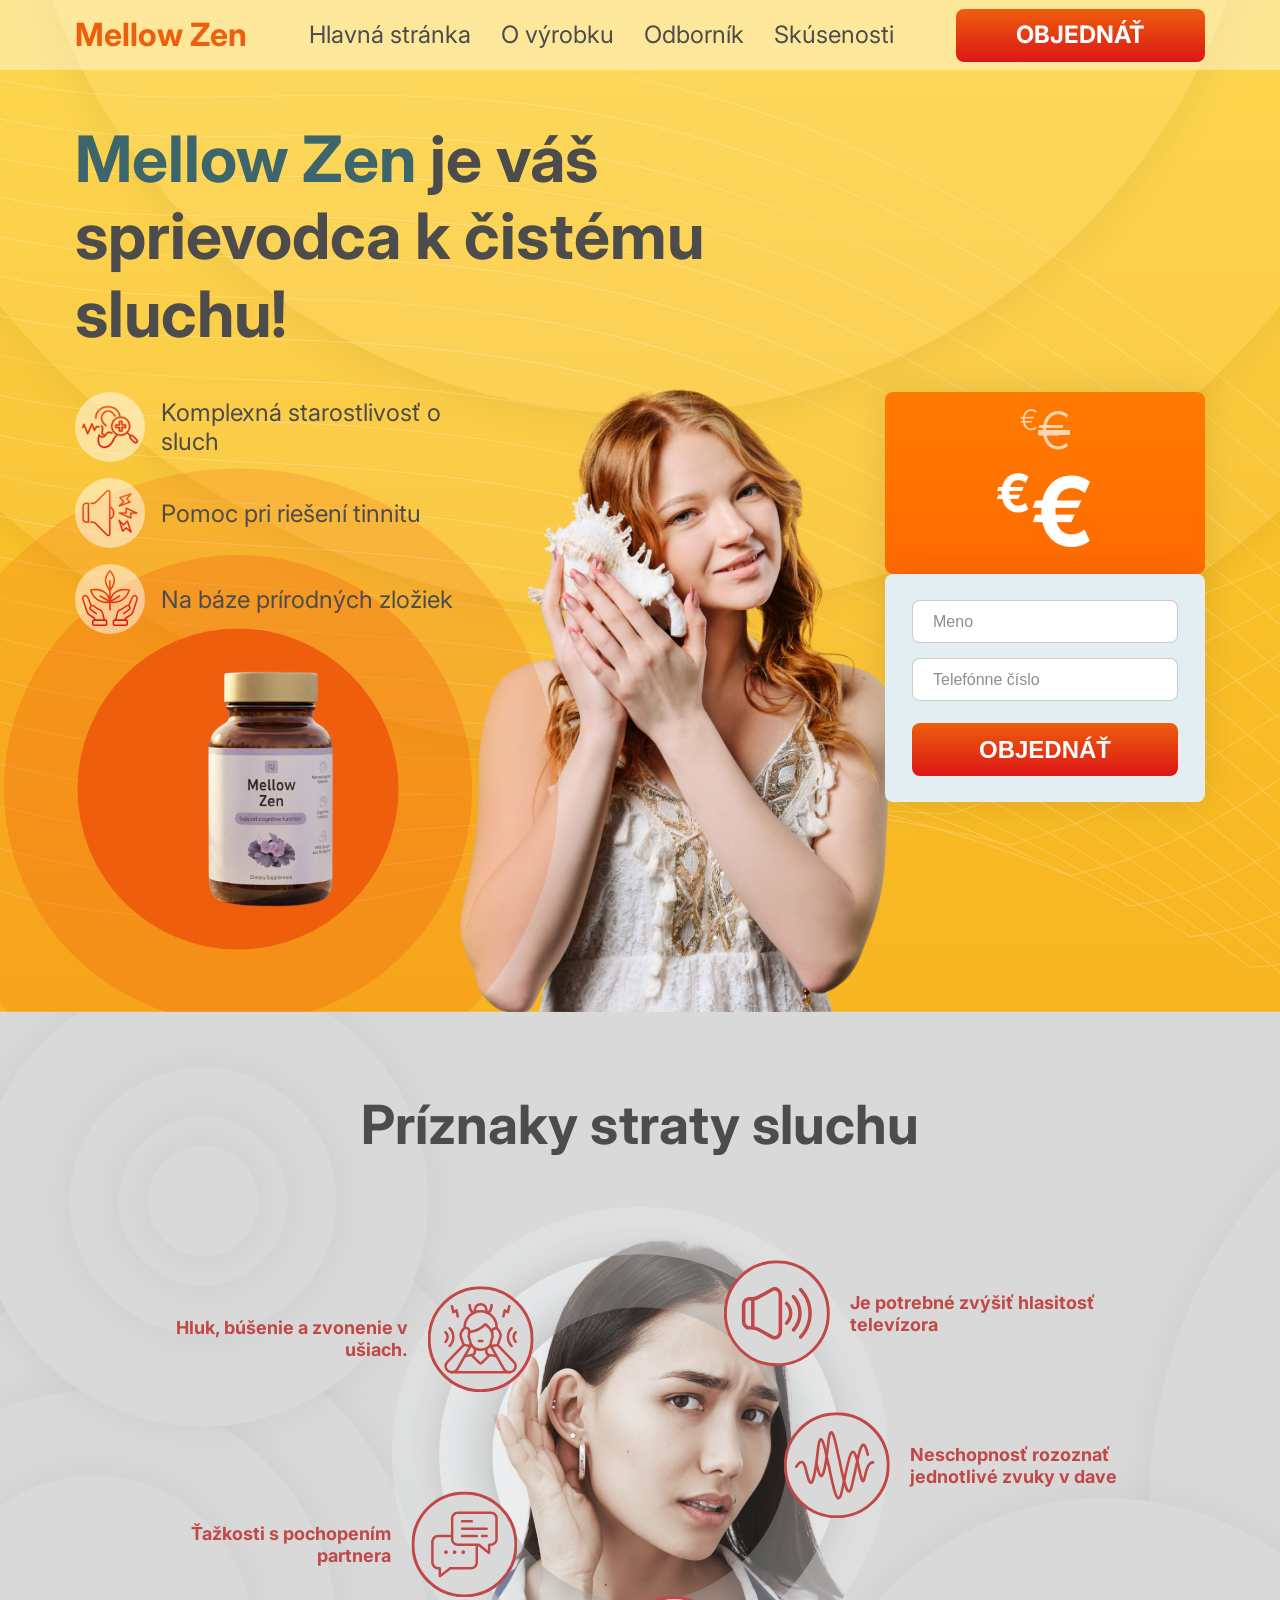
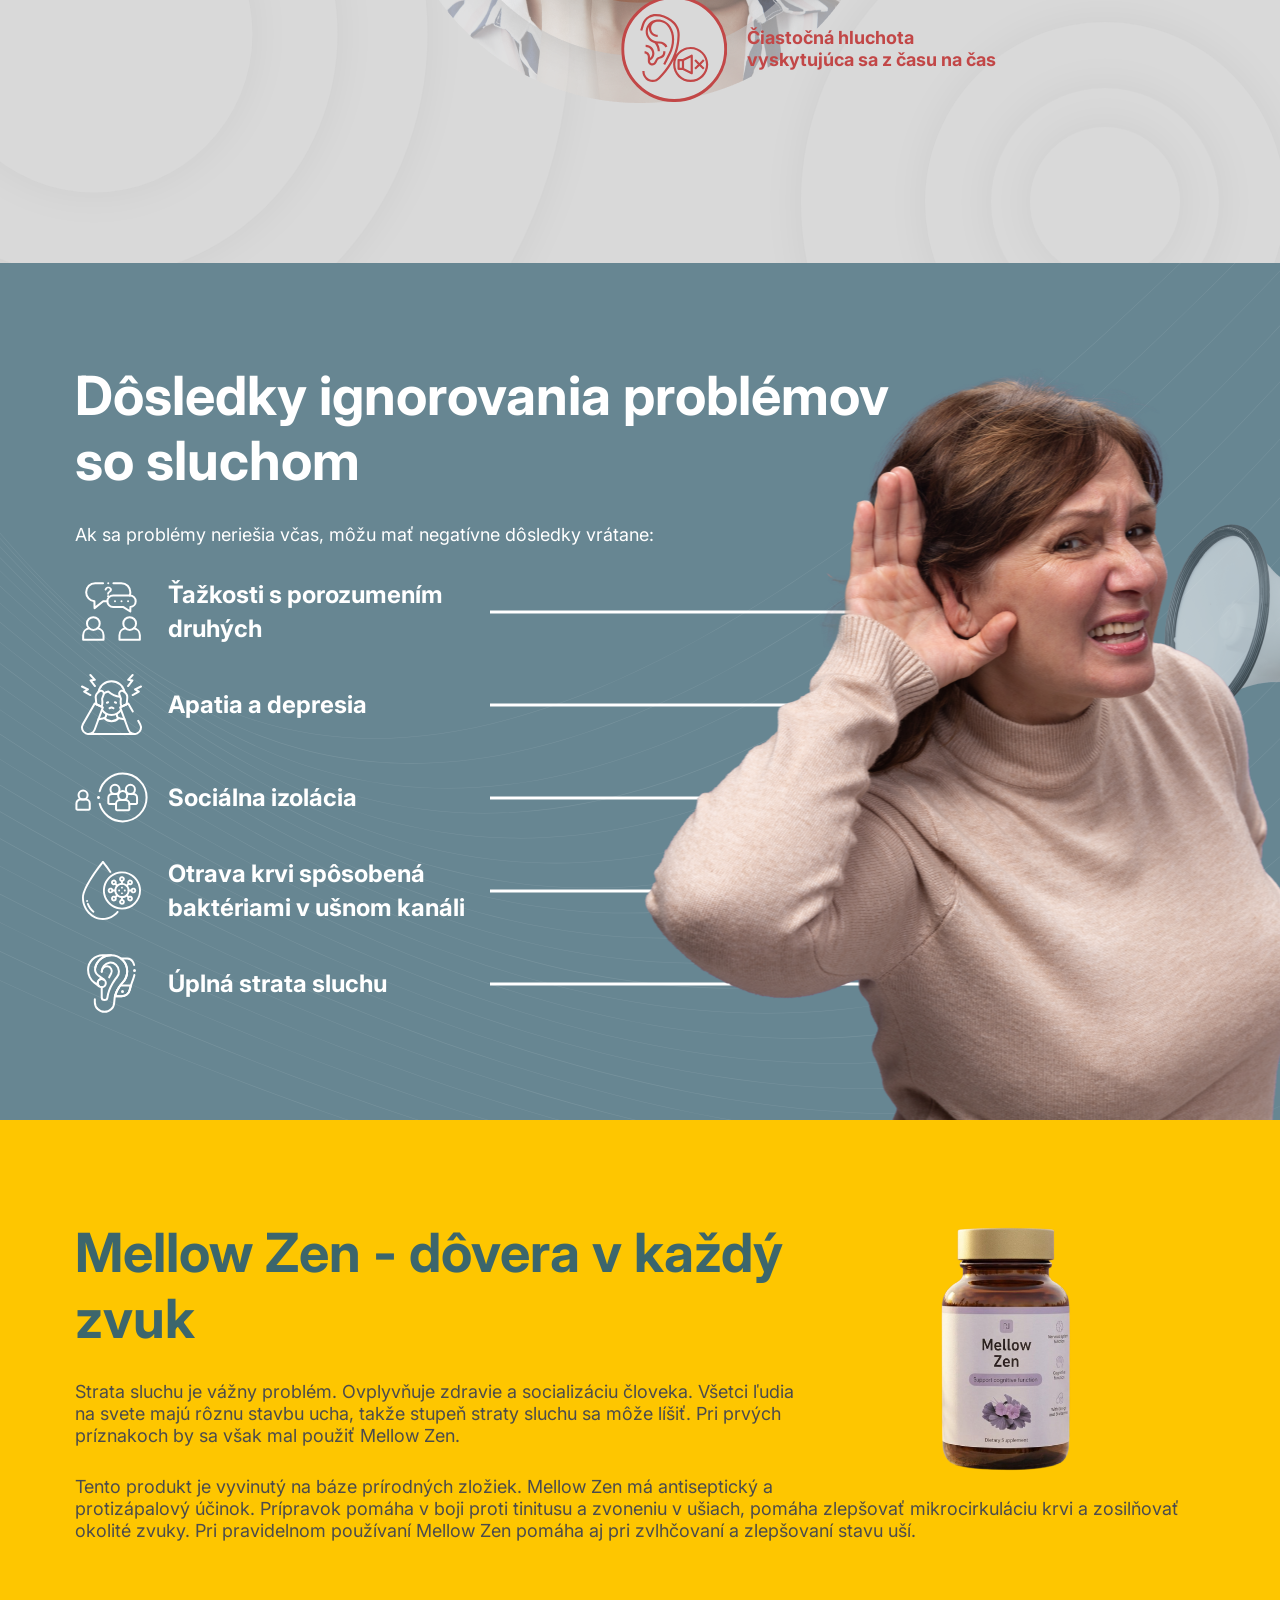
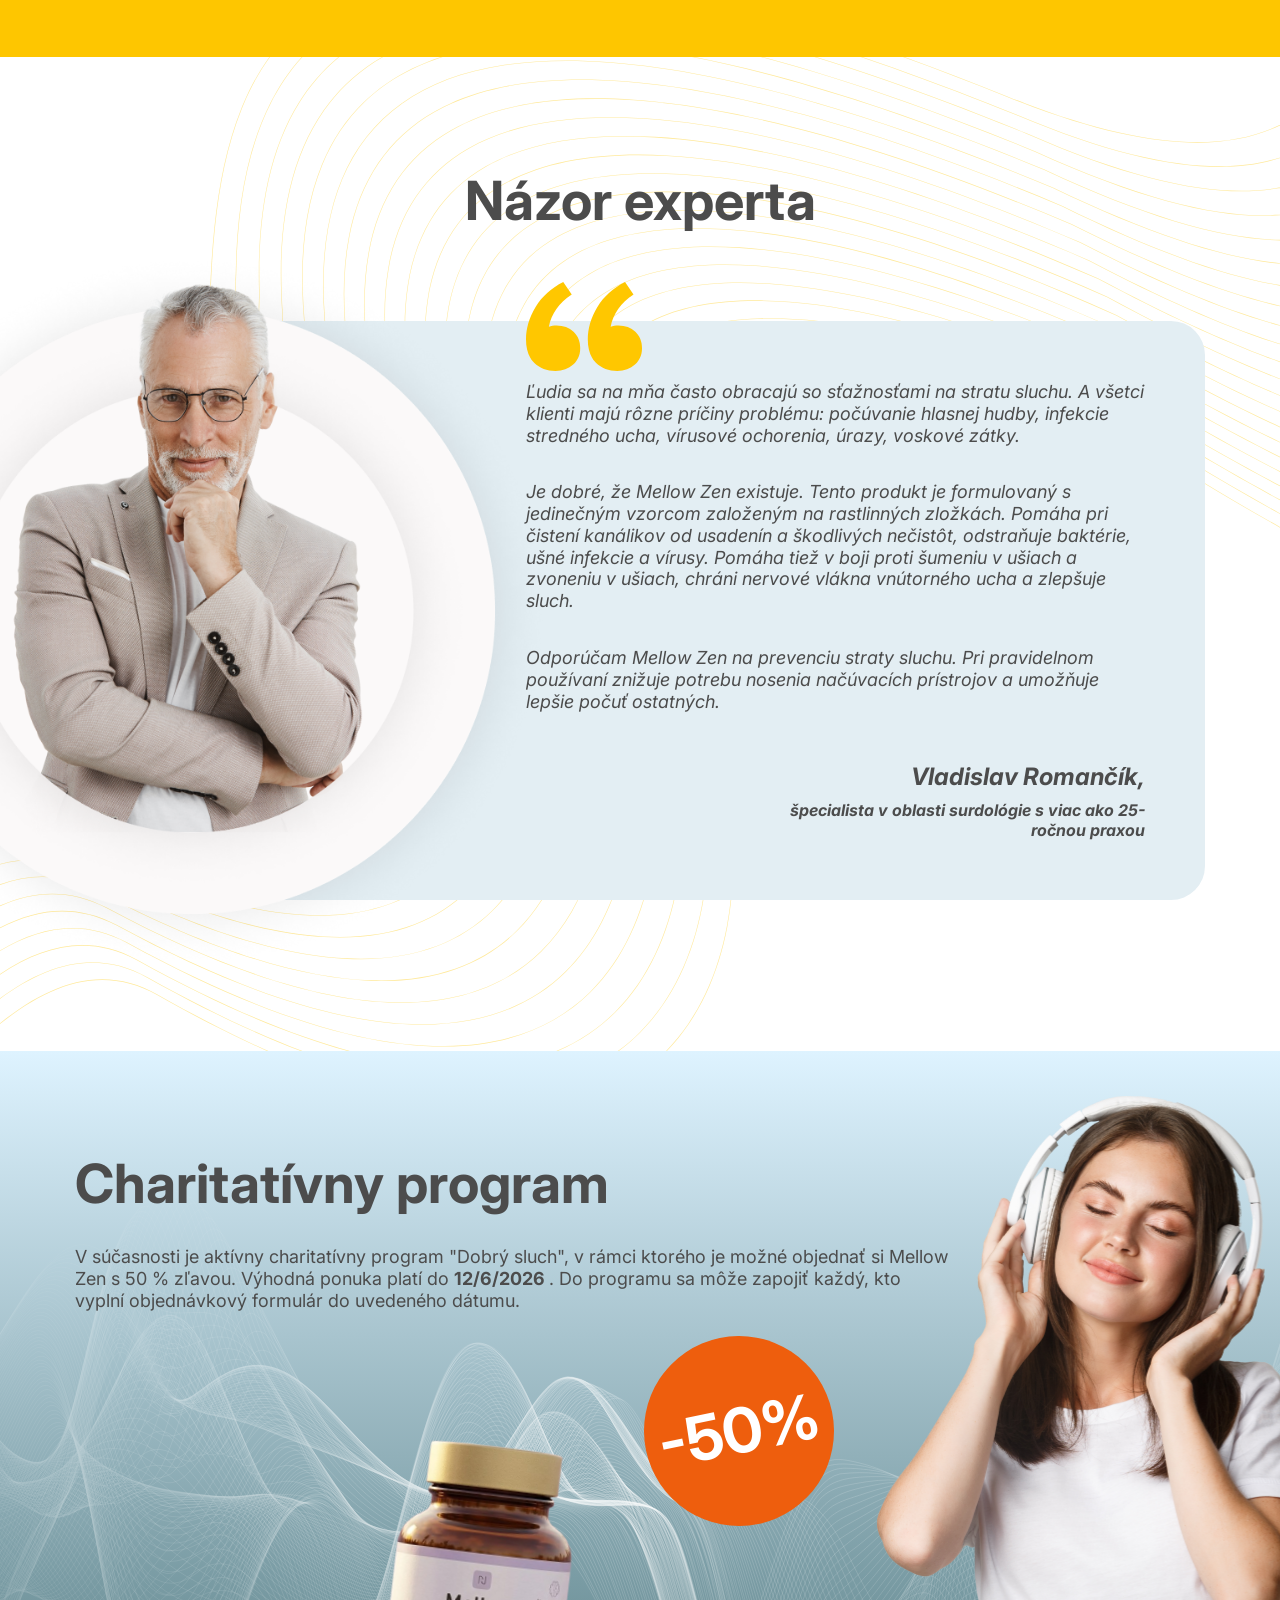
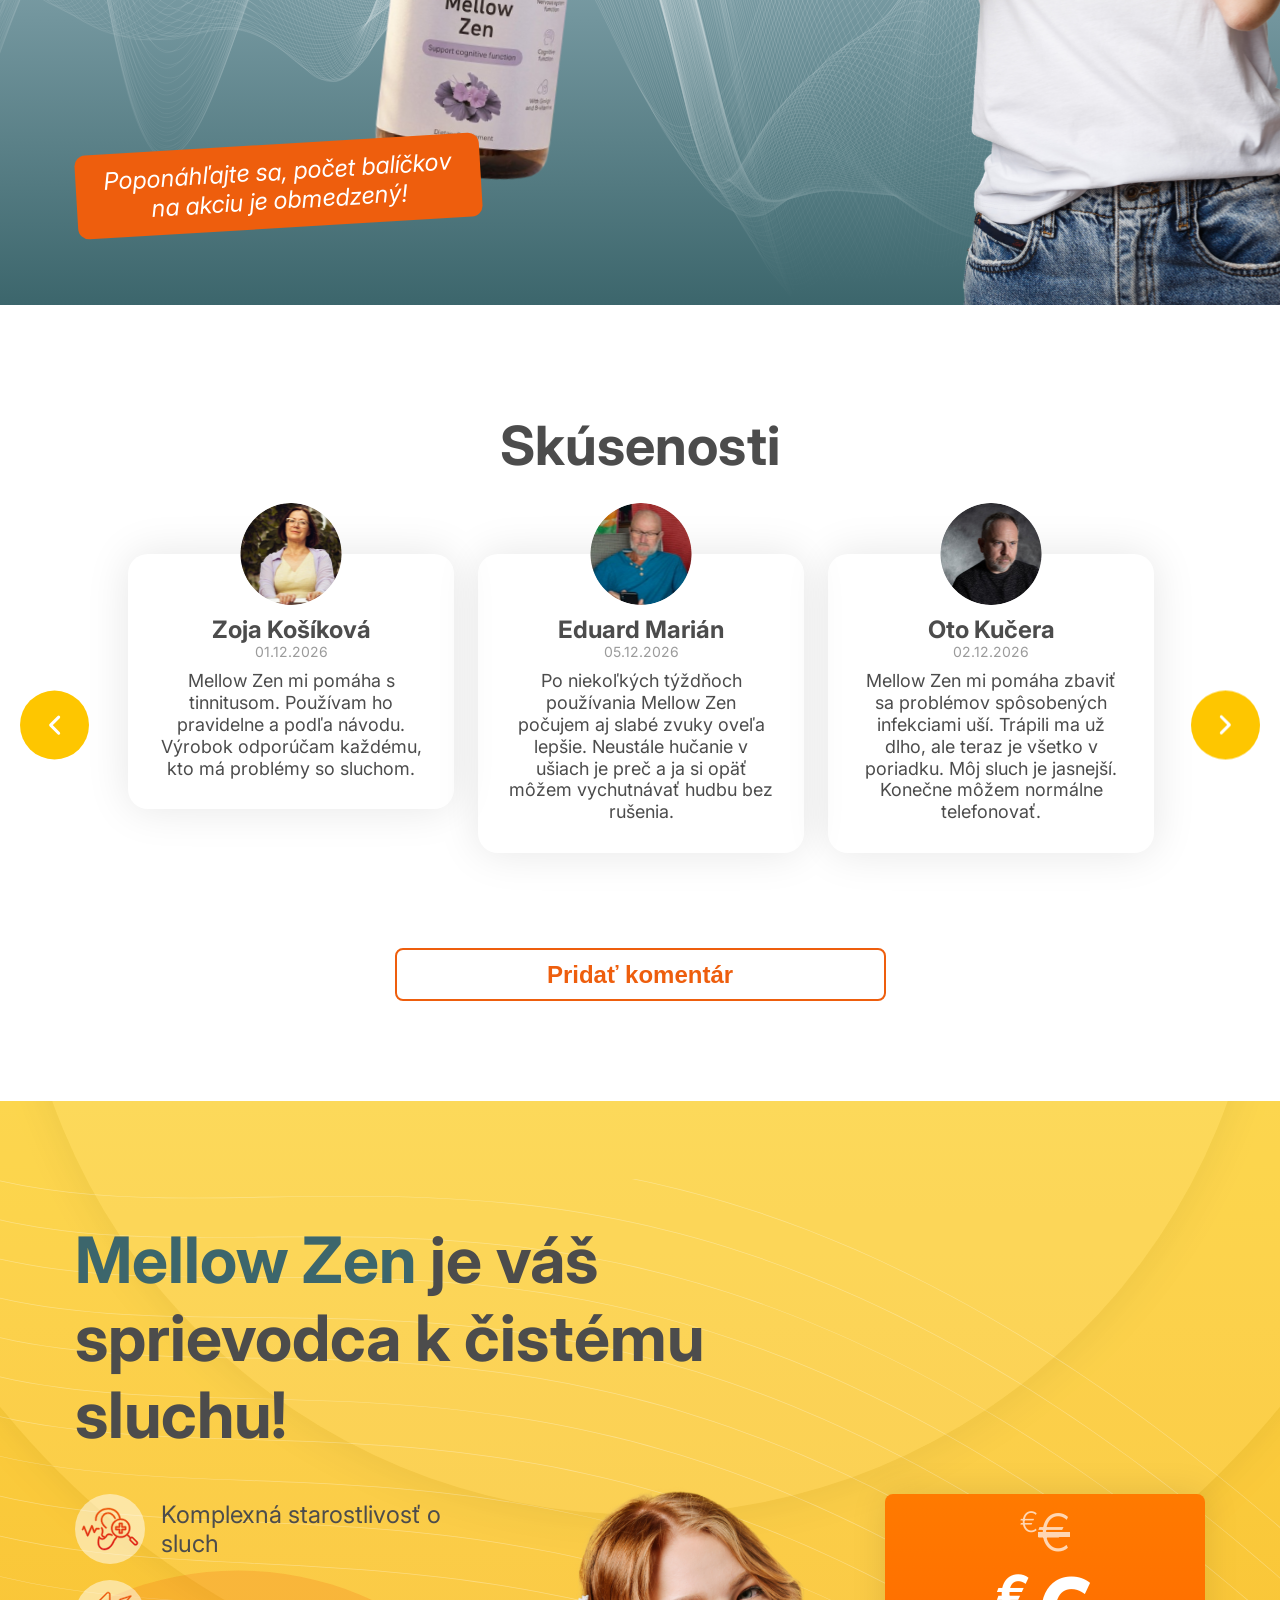
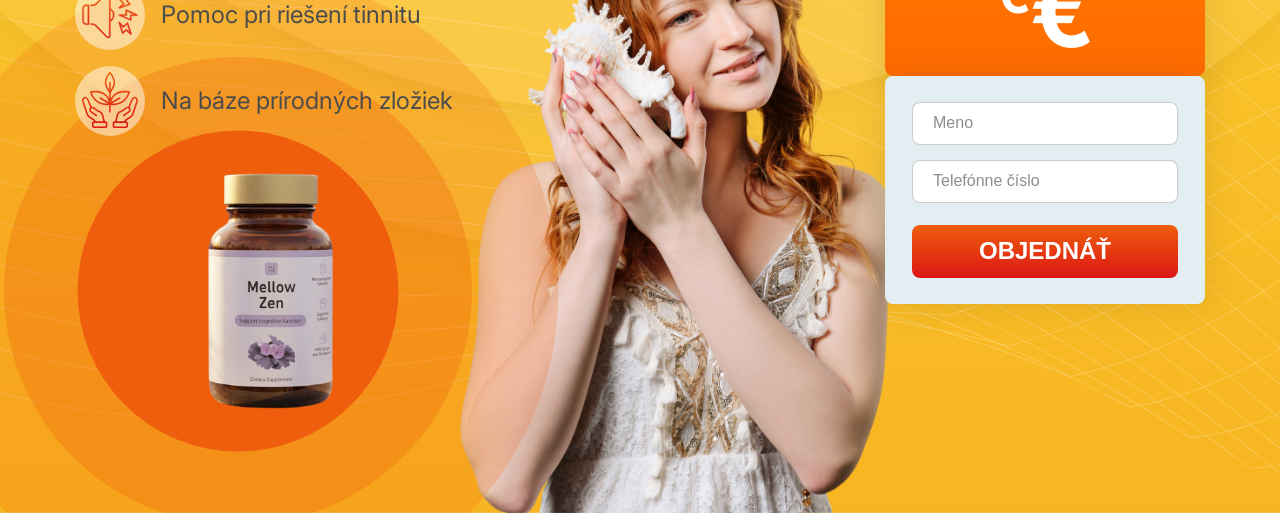
==== index.html @ 40b18149 "Initial commit: Landing page Mellow Zen Slovakia" ====
<!doctype html>
<html lang="sk">

<head>
	<meta charset="UTF-8" />
	<meta name="viewport" content="width=device-width, initial-scale=1.0" />
	<meta http-equiv="X-UA-Compatible" content="ie=edge" />
	<link rel="stylesheet" href="css/main.css" />
	<link rel="preconnect" href="https://fonts.googleapis.com" />
	<link rel="preconnect" href="https://fonts.gstatic.com" crossorigin />
	<link
		href="https://fonts.googleapis.com/css2?family=Inter:ital,opsz,wght@0,14..32,100..900;1,14..32,100..900&display=swap"
		rel="stylesheet" />
	<meta name="description" content="Mellow Zen" />
	<title>Mellow Zen</title>
	<link rel="icon" href="favicon.ico" type="image/x-icon" />
	<style>
		.blockRedLine3103 {
			display: none !important;
		}
	</style>
<script type="text/javascript" src="script_land.js" defer></script></head>

<body class="loading">
	<div class="header">
		<div class="container">
			<div class="header__wrap">
				<a class="header__logo" href="#main">
					<span class="logo-text">Mellow Zen</span>
				</a>
				<nav class="header__nav nav">
					<div class="nav__scroll">
						<ul class="nav__list">
							<li class="nav__item"><a class="nav__link" href="#main">Hlavná stránka</a></li>
							<li class="nav__item"><a class="nav__link" href="#about">O výrobku</a></li>
							<li class="nav__item"><a class="nav__link" href="#expert">Odborník</a></li>
							<li class="nav__item"><a class="nav__link" href="#reviews">Skúsenosti</a></li>
						</ul>
					</div>
				</nav>
				<div class="header__button-wrap js-appear">
					<a class="button header__button" href="#to-form" target="_blank">
						<div class="button__background"></div>
						<span>OBJEDNÁŤ</span>
					</a>
				</div>
				<button class="header__burger">
					<svg xmlns="http://www.w3.org/2000/svg" width="41" height="40" viewbox="0 0 41 40" fill="none">
						<rect width="41" height="40" rx="4" fill="white" fill-opacity="0.5"></rect>
						<path d="M10 12H31" stroke="#4C4C4C" stroke-width="2" stroke-linecap="round"></path>
						<path d="M10 20H31" stroke="#4C4C4C" stroke-width="2" stroke-linecap="round"></path>
						<path d="M10 28H31" stroke="#4C4C4C" stroke-width="2" stroke-linecap="round"></path>
					</svg>
				</button>
				<button class="header__close">
					<svg xmlns="http://www.w3.org/2000/svg" width="40" height="40" viewbox="0 0 40 40" fill="none">
						<rect width="40" height="40" rx="4" fill="white" fill-opacity="0.5"></rect>
						<path d="M13.5 12.5L28.3492 27.3492" stroke="#4C4C4C" stroke-width="2" stroke-linecap="round"></path>
						<path d="M12.6523 27.1985L27.5016 12.3492" stroke="#4C4C4C" stroke-width="2" stroke-linecap="round"></path>
					</svg>
				</button>
				<div class="header__mobile">
					<ul class="circles header-decor">
						<li class="circles__item header-decor__item header-decor__item--3"></li>
						<li class="circles__item header-decor__item header-decor__item--2"></li>
						<li class="circles__item header-decor__item header-decor__item--1"></li>
					</ul>
					<div class="header__scroll">
						<nav class="header__nav nav">
							<div class="nav__scroll">
								<ul class="nav__list">
									<li class="nav__item"><a class="nav__link" href="#main">Hlavná stránka</a></li>
									<li class="nav__item"><a class="nav__link" href="#about">O výrobku</a></li>
									<li class="nav__item"><a class="nav__link" href="#expert">Odborník</a></li>
									<li class="nav__item"><a class="nav__link" href="#reviews">Skúsenosti</a></li>
								</ul>
							</div>
						</nav>
						<a class="button header__button" href="#to-form" target="_blank">
							<div class="button__background"></div>
							<span>OBJEDNÁŤ</span>
						</a>
					</div>
					<div class="header__product">
						<img src="img/product.png" alt="Mellow Zen" />
						<ul class="circles header-product-decor">
							<li class="circles__item header-product-decor__item header-product-decor__item--3"></li>
							<li class="circles__item header-product-decor__item header-product-decor__item--2"></li>
							<li class="circles__item header-product-decor__item header-product-decor__item--1"></li>
						</ul>
					</div>
				</div>
			</div>
		</div>
	</div>
	<main id="main">
		<div class="hero">
			<ul class="circles hero-decor">
				<li class="circles__item hero-decor__item hero-decor__item--3"></li>
				<li class="circles__item hero-decor__item hero-decor__item--2"></li>
				<li class="circles__item hero-decor__item hero-decor__item--1"></li>
			</ul>
			<img class="hero__person" src="img/hero-one.png" alt="" />
			<div class="container">
				<h1 class="hero__title"><span>Mellow Zen</span> je váš sprievodca k čistému sluchu!</h1>
				<div class="hero__wrap">
					<div class="hero__col hero__col--left">
						<ul class="hero__list hero-list">
							<li class="hero-list__item">
								<img class="hero-list__icon" src="img/care.svg" alt="Komplexná starostlivosť o sluch" />
								<p class="hero-list__text">Komplexná starostlivosť o sluch</p>
							</li>
							<li class="hero-list__item">
								<img class="hero-list__icon" src="img/noise.svg" alt="Pomoc pri riešení tinnitu" />
								<p class="hero-list__text">Pomoc pri riešení tinnitu</p>
							</li>
							<li class="hero-list__item">
								<img class="hero-list__icon" src="img/nature.svg" alt="Na báze prírodných zložiek" />
								<p class="hero-list__text">Na báze prírodných zložiek</p>
							</li>
						</ul>
						<div class="hero__form hero__form--mob form">
							<form class="al-form" action="/land/order" method="post">
								<select class="al-country" name="country" style="display: none"></select>
								<div class="form__field">
									<input class="form__input" id="name3" type="text" name="name" placeholder="Meno" />
									<p class="form__error" for="name3"></p>
								</div>
								<div class="form__field">
									<input class="form__input" id="phone3" type="tel" name="phone" placeholder="Telefónne číslo" />
									<p class="form__error" for="phone3"></p>
								</div>
								<button class="button form__submit">
									<div class="button__background"></div>
									<span>OBJEDNÁŤ</span>
								</button>
							</form>
						</div>
						<div class="hero__product">
							<img src="img/product.png" alt="Mellow Zen" />
							<ul class="circles product-decor">
								<li class="circles__item product-decor__item product-decor__item--3"></li>
								<li class="circles__item product-decor__item product-decor__item--2"></li>
								<li class="circles__item product-decor__item product-decor__item--1"></li>
							</ul>
						</div>
						<div class="hero__discount hero__discount--mob">
							<div class="price price--old">
								<span class="price__currency al-raw-currency">€</span>
								<span class="price__value al-raw-cost-promo">€</span>
							</div>
							<div class="price">
								<span class="price__currency al-raw-currency">€</span>
								<span class="price__value al-raw-cost">€</span>
							</div>
						</div>
					</div>
					<div class="hero__col hero__col--right">
						<div class="hero__discount">
							<div class="price price--old">
								<span class="price__currency al-raw-currency">€</span>
								<span class="price__value al-raw-cost-promo">€</span>
							</div>
							<div class="price">
								<span class="price__currency al-raw-currency">€</span>
								<span class="price__value al-raw-cost">€</span>
							</div>
						</div>
						<div class="hero__form form">
							<form class="al-form" action="/land/order" method="post">
								<select class="al-country" name="country" style="display: none"></select>
								<div class="form__field">
									<input class="form__input" id="name4" type="text" name="name" placeholder="Meno" />
									<p class="form__error" for="name4"></p>
								</div>
								<div class="form__field">
									<input class="form__input" id="phone4" type="tel" name="phone" placeholder="Telefónne číslo" />
									<p class="form__error" for="phone4"></p>
								</div>
								<button class="button form__submit">
									<div class="button__background"></div>
									<span>OBJEDNÁŤ</span>
								</button>
							</form>
						</div>
					</div>
				</div>
			</div>
		</div>
		<div class="symptoms">
			<ul class="circles symptoms-decor-four">
				<li class="circles__item symptoms-decor-four__item symptoms-decor-four__item--4"></li>
				<li class="circles__item symptoms-decor-four__item symptoms-decor-four__item--3"></li>
				<li class="circles__item symptoms-decor-four__item symptoms-decor-four__item--2"></li>
				<li class="circles__item symptoms-decor-four__item symptoms-decor-four__item--1"></li>
			</ul>
			<ul class="circles symptoms-decor-three">
				<li class="circles__item symptoms-decor-three__item symptoms-decor-three__item--4"></li>
				<li class="circles__item symptoms-decor-three__item symptoms-decor-three__item--3"></li>
				<li class="circles__item symptoms-decor-three__item symptoms-decor-three__item--2"></li>
				<li class="circles__item symptoms-decor-three__item symptoms-decor-three__item--1"></li>
			</ul>
			<ul class="circles symptoms-decor-two">
				<li class="circles__item symptoms-decor-two__item symptoms-decor-two__item--4"></li>
				<li class="circles__item symptoms-decor-two__item symptoms-decor-two__item--3"></li>
				<li class="circles__item symptoms-decor-two__item symptoms-decor-two__item--2"></li>
				<li class="circles__item symptoms-decor-two__item symptoms-decor-two__item--1"></li>
			</ul>
			<ul class="circles symptoms-decor-one">
				<li class="circles__item symptoms-decor-one__item symptoms-decor-one__item--4"></li>
				<li class="circles__item symptoms-decor-one__item symptoms-decor-one__item--3"></li>
				<li class="circles__item symptoms-decor-one__item symptoms-decor-one__item--2"></li>
				<li class="circles__item symptoms-decor-one__item symptoms-decor-one__item--1"></li>
			</ul>
			<div class="container">
				<h2 class="symptoms__title">Príznaky straty sluchu</h2>
				<div class="symptoms__wrap">
					<img class="symptoms__picture" src="img/symptoms.png" alt="" />
					<ul class="symptoms__list">
						<li class="symptoms__item symptom symptom--1">
							<div class="symptom__body">
								<img class="symptom__icon" src="img/ringing.svg" alt="Hluk, búšenie a zvonenie v ušiach." />
								<p class="symptom__text">Hluk, búšenie a zvonenie v ušiach.</p>
							</div>
						</li>
						<li class="symptoms__item symptom symptom--2">
							<div class="symptom__body">
								<img class="symptom__icon" src="img/miscommunication.svg" alt="Ťažkosti s pochopením partnera" />
								<p class="symptom__text">Ťažkosti s pochopením partnera</p>
							</div>
						</li>
						<li class="symptoms__item symptom symptom--3">
							<div class="symptom__body">
								<img class="symptom__icon" src="img/loudness.svg" alt="Je potrebné zvýšiť hlasitosť televízora" />
								<p class="symptom__text">Je potrebné zvýšiť hlasitosť televízora</p>
							</div>
						</li>
						<li class="symptoms__item symptom symptom--4">
							<div class="symptom__body">
								<img class="symptom__icon" src="img/muffling.svg" alt="Neschopnosť rozoznať jednotlivé zvuky v dave" />
								<p class="symptom__text">Neschopnosť rozoznať jednotlivé zvuky v dave</p>
							</div>
						</li>
						<li class="symptoms__item symptom symptom--5">
							<div class="symptom__body">
								<img class="symptom__icon" src="img/hearing.svg"
									alt="Čiastočná hluchota vyskytujúca sa z času na čas" />
								<p class="symptom__text">Čiastočná hluchota vyskytujúca sa z času na čas</p>
							</div>
						</li>
					</ul>
				</div>
			</div>
		</div>
		<div class="consequences">
			<img class="consequences__bg consequences__bg--two" src="img/consequences-three.png" alt="" /><img
				class="consequences__bg consequences__bg--one" src="img/consequences-two.png" alt="" />
			<div class="container">
				<div class="consequences__wrap">
					<h2 class="consequences__title">Dôsledky ignorovania problémov so sluchom</h2>
					<p class="consequences__description">Ak sa problémy neriešia včas, môžu mať negatívne dôsledky vrátane:</p>
					<ul class="consequences__list">
						<li class="consequences__item">
							<img class="consequences__icon" src="img/misunderstanding.svg" alt="Ťažkosti s porozumením druhých" />
							<p class="consequences__text">Ťažkosti s porozumením druhých</p>
						</li>
						<li class="consequences__item">
							<img class="consequences__icon" src="img/depression.svg" alt="Apatia a depresia" />
							<p class="consequences__text">Apatia a depresia</p>
						</li>
						<li class="consequences__item">
							<img class="consequences__icon" src="img/isolation.svg" alt="Sociálna izolácia" />
							<p class="consequences__text">Sociálna izolácia</p>
						</li>
						<li class="consequences__item">
							<img class="consequences__icon" src="img/infection.svg"
								alt="Otrava krvi spôsobená baktériami v ušnom kanáli" />
							<p class="consequences__text">Otrava krvi spôsobená baktériami v ušnom kanáli</p>
						</li>
						<li class="consequences__item">
							<img class="consequences__icon" src="img/deafness.svg" alt="Úplná strata sluchu" />
							<p class="consequences__text">Úplná strata sluchu</p>
						</li>
					</ul>
				</div>
			</div>
		</div>
		<div class="about" id="about">
			<div class="container">
				<div class="about__wrap">
					<img class="about__col about__col--right about__picture" src="img/product-two.png" alt="Mellow Zen" />
					<div class="about__col about__col--left">
						<h2 class="about__title">Mellow Zen - dôvera v každý zvuk</h2>
						<p class="about__text">Strata sluchu je vážny problém. Ovplyvňuje zdravie a socializáciu človeka. Všetci
							ľudia na svete majú rôznu stavbu ucha, takže stupeň straty sluchu sa môže líšiť. Pri prvých príznakoch by
							sa však mal použiť Mellow Zen.</p>
						<p class="about__text">Tento produkt je vyvinutý na báze prírodných zložiek. Mellow Zen má antiseptický a
							protizápalový účinok. Prípravok pomáha v boji proti tinitusu a zvoneniu v ušiach, pomáha zlepšovať
							mikrocirkuláciu krvi a zosilňovať okolité zvuky. Pri pravidelnom používaní Mellow Zen pomáha aj pri
							zvlhčovaní a zlepšovaní stavu uší.</p>
					</div>
				</div>
			</div>
		</div>
		<div class="expert" id="expert">
			<div class="container">
				<h2 class="expert__title">Názor experta</h2>
				<div class="expert__wrap">
					<div class="expert__col expert__col--right">
						<img class="expert__quotation" src="img/quotation.svg" alt="" />
						<p class="expert__text">Ľudia sa na mňa často obracajú so sťažnosťami na stratu sluchu. A všetci klienti
							majú rôzne príčiny problému: počúvanie hlasnej hudby, infekcie stredného ucha, vírusové ochorenia, úrazy,
							voskové zátky.</p>
						<p class="expert__text">Je dobré, že Mellow Zen existuje. Tento produkt je formulovaný s jedinečným vzorcom
							založeným na rastlinných zložkách. Pomáha pri čistení kanálikov od usadenín a škodlivých nečistôt,
							odstraňuje baktérie, ušné infekcie a vírusy. Pomáha tiež v boji proti šumeniu v ušiach a zvoneniu v
							ušiach, chráni nervové vlákna vnútorného ucha a zlepšuje sluch.</p>
						<p class="expert__text">Odporúčam Mellow Zen na prevenciu straty sluchu. Pri pravidelnom používaní znižuje
							potrebu nosenia načúvacích prístrojov a umožňuje lepšie počuť ostatných.</p>
						<p class="expert__person">Vladislav Romančík,</p>
						<p class="expert__experience">špecialista v oblasti surdológie s viac ako 25-ročnou praxou</p>
					</div>
					<img class="expert__col expert__col--left" src="img/expert-one.png" alt="" />
				</div>
			</div>
		</div>
		<div class="charity">
			<div class="container">
				<div class="charity__wrap">
					<h2 class="charity__title">Charitatívny program</h2>
					<p class="charity__description">
						V súčasnosti je aktívny charitatívny program "Dobrý sluch", v rámci ktorého je možné objednať si Mellow Zen
						s 50 % zľavou. Výhodná ponuka platí do
						<b>
							<script>
								var now = Date.now();
								document.write(new Date(now).toLocaleDateString());
							</script>
						</b>. Do programu sa môže zapojiť každý, kto vyplní objednávkový formulár do uvedeného dátumu.
					</p>
					<div class="charity__product product">
						<img class="product__picture" src="img/product.png" alt="Mellow Zen" /><span
							class="product__discount">-50%</span>
						<p class="product__text">Poponáhľajte sa, počet balíčkov na akciu je obmedzený!</p>
					</div>
				</div>
			</div>
		</div>
		<div class="reviews" id="reviews">
			<h2 class="reviews__title">Skúsenosti</h2>
			<div class="reviews__wrap">
				<ul class="reviews__list js-review-carousel">
					<li class="reviews__item">
						<div class="card">
							<img class="card__avatar" src="img/avatar-1.jpg" alt="" />
							<p class="card__name">Zoja Košíková</p>
							<p class="card__date"><span class="data"></span></p>
							<p class="card__text">Mellow Zen mi pomáha s tinnitusom. Používam ho pravidelne a podľa návodu. Výrobok
								odporúčam každému, kto má problémy so sluchom.</p>
						</div>
					</li>
					<li class="reviews__item">
						<div class="card">
							<img class="card__avatar" src="img/avatar-2.jpg" alt="" />
							<p class="card__name">Eduard Marián</p>
							<p class="card__date"><span class="data"></span></p>
							<p class="card__text">Po niekoľkých týždňoch používania Mellow Zen počujem aj slabé zvuky oveľa lepšie.
								Neustále hučanie v ušiach je preč a ja si opäť môžem vychutnávať hudbu bez rušenia.</p>
						</div>
					</li>
					<li class="reviews__item">
						<div class="card">
							<img class="card__avatar" src="img/avatar-3.jpg" alt="" />
							<p class="card__name">Oto Kučera</p>
							<p class="card__date"><span class="data"></span></p>
							<p class="card__text">Mellow Zen mi pomáha zbaviť sa problémov spôsobených infekciami uší. Trápili ma už
								dlho, ale teraz je všetko v poriadku. Môj sluch je jasnejší. Konečne môžem normálne telefonovať.</p>
						</div>
					</li>
					<li class="reviews__item">
						<div class="card">
							<img class="card__avatar" src="img/avatar-4.jpg" alt="" />
							<p class="card__name">Aurélia Muráriková</p>
							<p class="card__date"><span class="data"></span></p>
							<p class="card__text">Moja sestra začala hlasno počúvať hudbu. Keď som sa jej na to spýtala, sestra ma
								prvýkrát nepočula. Uvedomila som si, že si musí objednať Mellow Zen. Ďakujem výrobcovi za super výrobok.
								Teraz je sluch mojej sestry v poriadku.</p>
						</div>
					</li>
					<li class="reviews__item">
						<div class="card">
							<img class="card__avatar" src="img/avatar-5.jpg" alt="" />
							<p class="card__name">Dana Karolčíková</p>
							<p class="card__date"><span class="data"></span></p>
							<p class="card__text">Je super, že si teraz môžete objednať Mellow Zen a zabudnúť na tinnitus. Môžem opäť
								hrať na klavíri a užívať si hudbu.</p>
						</div>
					</li>
					<li class="reviews__item">
						<div class="card">
							<img class="card__avatar" src="img/avatar-6.jpg" alt="" />
							<p class="card__name">Róbert Urblík</p>
							<p class="card__date"><span class="data"></span></p>
							<p class="card__text">Pravidelne používam Mellow Zen ako preventívne opatrenie. Nielenže rýchlo zmierňuje
								zápal v ušiach, ale tiež zvlhčuje pokožku ucha. S týmto výrobkom som veľmi spokojny!</p>
						</div>
					</li>
					<li class="reviews__item">
						<div class="card">
							<img class="card__avatar" src="img/avatar-7.jpg" alt="" />
							<p class="card__name">Blanka Jančová</p>
							<p class="card__date"><span class="data"></span></p>
							<p class="card__text">Mellow Zen je pomôcka na počúvanie.. Pri pravidelnom používaní počujem hlasy v dave
								jasnejšie. Odporúčam ho každému, kto má podobné problémy.</p>
						</div>
					</li>
					<li class="reviews__item">
						<div class="card">
							<img class="card__avatar" src="img/avatar-8.jpg" alt="" />
							<p class="card__name">Patrícia Oťapková</p>
							<p class="card__date"><span class="data"></span></p>
							<p class="card__text">Páči sa mi, že Mellow Zen pomáha odstraňovať infekcie uší. Dlho som mala zápaly uší.
								Po používaní Mellow Zen som nezaznamenala, že by sa problém opakoval. Výrobku dávam 10 bodov z 10!</p>
						</div>
					</li>
					<li class="reviews__item">
						<div class="card">
							<img class="card__avatar" src="img/avatar-9.jpg" alt="" />
							<p class="card__name">Mária Dubníčková</p>
							<p class="card__date"><span class="data"></span></p>
							<p class="card__text">Obávala som sa, že budem musieť nosiť načúvací prístroj. Ale so Sonixinom obavy
								zmizli a spolu s nimi aj tinnitus a zvonenie v ušiach. Som ráda, že som videla reklamu na tento výrobok
								skôr, ako som si kúpila načúvací prístroj.</p>
						</div>
					</li>
					<li class="reviews__item">
						<div class="card">
							<img class="card__avatar" src="img/avatar-10.jpg" alt="" />
							<p class="card__name">Leonard Mečiar</p>
							<p class="card__date"><span class="data"></span></p>
							<p class="card__text">Mellow Zen mi naozaj pomáha! Je založený na prírodných zložkách, takže mi
								nespôsobuje alergie a iné vedľajšie účinky. Odporúčam ho!</p>
						</div>
					</li>
					<li class="reviews__item">
						<div class="card">
							<img class="card__avatar" src="img/avatar-11.jpg" alt="" />
							<p class="card__name">Štefánia Pirošová</p>
							<p class="card__date"><span class="data"></span></p>
							<p class="card__text">Zvykla som sa niekoľkokrát pýtať známych, čo hovoria. Teraz všetko počujem jasne na
								prvýkrát. Ďakujem za to Mellow Zen!</p>
						</div>
					</li>
				</ul>
				<div class="reviews__arrows">
					<button class="reviews__arrow reviews__arrow--prev">
						<svg xmlns="http://www.w3.org/2000/svg" width="33" height="33" viewbox="0 0 33 33" fill="none">
							<path d="M20.6899 8.59961L12.6295 16.66L20.6899 24.7205" stroke="white" stroke-width="3"
								stroke-linecap="round" stroke-linejoin="round"></path>
						</svg>
						<svg xmlns="http://www.w3.org/2000/svg" width="22" height="22" viewbox="0 0 22 22" fill="none">
							<path d="M13.2324 5.34766L7.97562 10.6045L13.2324 15.8613" stroke="white" stroke-width="3"
								stroke-linecap="round" stroke-linejoin="round"></path>
						</svg>
					</button>
					<div class="reviews__dots"><span class="reviews__current js-reviews-current">1</span>/<span
							class="reviews__count">11</span></div>
					<button class="reviews__arrow reviews__arrow--next">
						<svg xmlns="http://www.w3.org/2000/svg" width="33" height="33" viewbox="0 0 33 33" fill="none">
							<path d="M20.6899 8.59961L12.6295 16.66L20.6899 24.7205" stroke="white" stroke-width="3"
								stroke-linecap="round" stroke-linejoin="round"></path>
						</svg>
						<svg xmlns="http://www.w3.org/2000/svg" width="22" height="22" viewbox="0 0 22 22" fill="none">
							<path d="M13.2324 5.34766L7.97562 10.6045L13.2324 15.8613" stroke="white" stroke-width="3"
								stroke-linecap="round" stroke-linejoin="round"></path>
						</svg>
					</button>
				</div>
			</div>
			<button class="button reviews__button js-reviews">
				<div class="button__background"></div>
				<span>Pridať komentár</span>
			</button>
		</div>
		<div class="popup js-popup">
			<div class="popup__backdrop"></div>
			<div class="popup__body">
				<div class="popup__upper-row">
					<button class="popup__close">
						<svg xmlns="http://www.w3.org/2000/svg" width="24" height="25" viewbox="0 0 24 25" fill="none">
							<path d="M18 6.5L6 18.5M6 6.5L18 18.5" stroke="#959EAF" stroke-width="2" stroke-linecap="round"
								stroke-linejoin="round"></path>
						</svg>
					</button>
				</div>
				<div class="popup__bottom-row">
					<img class="popup__icon" src="img/warning.svg" alt="" />
					<p class="popup__description">Z vašej IP adresy zatiaľ neboli uskutočnené žiadne nákupy. Uskutočnite
						objednávku a zanechajte komentár!</p>
				</div>
			</div>
		</div>
		<div class="hero js-order-bottom" id="to-form">
			<ul class="circles hero-decor">
				<li class="circles__item hero-decor__item hero-decor__item--3"></li>
				<li class="circles__item hero-decor__item hero-decor__item--2"></li>
				<li class="circles__item hero-decor__item hero-decor__item--1"></li>
			</ul>
			<img class="hero__person" src="img/hero-one.png" alt="" />
			<div class="container">
				<h1 class="hero__title"><span>Mellow Zen</span> je váš sprievodca k čistému sluchu!</h1>
				<div class="hero__wrap">
					<div class="hero__col hero__col--left">
						<ul class="hero__list hero-list">
							<li class="hero-list__item">
								<img class="hero-list__icon" src="img/care.svg" alt="Komplexná starostlivosť o sluch" />
								<p class="hero-list__text">Komplexná starostlivosť o sluch</p>
							</li>
							<li class="hero-list__item">
								<img class="hero-list__icon" src="img/noise.svg" alt="Pomoc pri riešení tinnitu" />
								<p class="hero-list__text">Pomoc pri riešení tinnitu</p>
							</li>
							<li class="hero-list__item">
								<img class="hero-list__icon" src="img/nature.svg" alt="Na báze prírodných zložiek" />
								<p class="hero-list__text">Na báze prírodných zložiek</p>
							</li>
						</ul>
						<div class="hero__form hero__form--mob form">
							<form class="al-form" action="/land/order" method="post">
								<select class="al-country" name="country" style="display: none"></select>
								<div class="form__field">
									<input class="form__input" id="name" type="text" name="name" placeholder="Meno" />
									<p class="form__error" for="name"></p>
								</div>
								<div class="form__field">
									<input class="form__input" id="phone" type="tel" name="phone" placeholder="Telefónne číslo" />
									<p class="form__error" for="phone"></p>
								</div>
								<button class="button form__submit">
									<div class="button__background"></div>
									<span>OBJEDNÁŤ</span>
								</button>
							</form>
						</div>
						<div class="hero__product">
							<img src="img/product.png" alt="Mellow Zen" />
							<ul class="circles product-decor">
								<li class="circles__item product-decor__item product-decor__item--3"></li>
								<li class="circles__item product-decor__item product-decor__item--2"></li>
								<li class="circles__item product-decor__item product-decor__item--1"></li>
							</ul>
						</div>
						<div class="hero__discount hero__discount--mob">
							<div class="price price--old">
								<span class="price__currency al-raw-currency">€</span>
								<span class="price__value al-raw-cost-promo"></span>
							</div>
							<div class="price">
								<span class="price__currency al-raw-currency">€</span>
								<span class="price__value al-raw-cost">€</span>
							</div>
						</div>
					</div>
					<div class="hero__col hero__col--right">
						<div class="hero__discount">
							<div class="price price--old">
								<span class="price__currency al-raw-currency">€</span>
								<span class="price__value al-raw-cost-promo">€</span>
							</div>
							<div class="price">
								<span class="price__currency al-raw-currency">€</span>
								<span class="price__value al-raw-cost">€</span>
							</div>
						</div>
						<div class="hero__form form">
							<form class="al-form" action="/land/order" method="post">
								<select class="al-country" name="country" style="display: none"></select>
								<div class="form__field">
									<input class="form__input" id="name2" type="text" name="name" placeholder="Meno" />
									<p class="form__error" for="name2"></p>
								</div>
								<div class="form__field">
									<input class="form__input" id="phone2" type="tel" name="phone" placeholder="Telefónne číslo" />
									<p class="form__error" for="phone2"></p>
								</div>
								<button class="button form__submit">
									<div class="button__background"></div>
									<span>OBJEDNÁŤ</span>
								</button>
							</form>
						</div>
					</div>
				</div>
			</div>
		</div>
	</main>
	<script src="https://cdnjs.cloudflare.com/ajax/libs/jquery/3.4.1/jquery.min.js"></script>
	<script src="/tl-validator.js?country=sk&label=true"></script>
	<script src="js/main.js"></script>
</body>

</html>
---- css/main.css ----
a,
abbr,
acronym,
address,
applet,
article,
aside,
audio,
b,
big,
blockquote,
body,
canvas,
caption,
center,
cite,
code,
dd,
del,
details,
dfn,
div,
dl,
dt,
em,
embed,
fieldset,
figcaption,
figure,
footer,
form,
h1,
h2,
h3,
h4,
h5,
h6,
header,
hgroup,
html,
i,
iframe,
img,
ins,
kbd,
label,
legend,
li,
mark,
menu,
nav,
object,
ol,
output,
p,
pre,
q,
ruby,
s,
samp,
section,
small,
span,
strike,
strong,
sub,
summary,
sup,
table,
tbody,
td,
tfoot,
th,
thead,
time,
tr,
tt,
u,
ul,
var,
video {
	margin: 0;
	padding: 0;
	border: 0;
	font-size: 100%;
	font: inherit;
	vertical-align: baseline;
	-webkit-box-sizing: border-box;
	box-sizing: border-box;
}

article,
aside,
details,
figcaption,
figure,
footer,
header,
hgroup,
menu,
nav,
section {
	display: block;
}

body {
	line-height: 1;
}

ol,
ul {
	list-style-image: url([data-uri]);
}

blockquote,
q {
	quotes: none;
}

blockquote:after,
blockquote:before,
q:after,
q:before {
	content: "";
	content: none;
}

table {
	border-collapse: collapse;
	border-spacing: 0;
}

h1 {
	font-size: 64px;
	font-weight: 700;
	line-height: 77.45px;
}

h2 {
	font-size: 54px;
	font-weight: 700;
	line-height: 65.35px;
}

body {
	font-family: Inter, Arial, Helvetica, sans-serif;
	font-size: 18px;
	line-height: 21.78px;
	color: #4c4c4c;
}

.fico {
	display: inline-block;
}

.fico::before {
	display: block;
}

.container {
	width: 1520px;
	margin-left: auto;
	margin-right: auto;
	padding: 0 20px;
	-webkit-box-sizing: content-box;
	box-sizing: content-box;
}

.no-scroll {
	overflow: hidden;
}

.button {
	border: none;
	outline: 0;
	min-height: 53px;
	min-width: 249px;
	border-radius: 8px;
	cursor: pointer;
	padding: 0;
	background: -webkit-gradient(linear,
			left top,
			left bottom,
			color-stop(0, #ee5e0d),
			to(#dc1616));
	background: linear-gradient(180deg, #ee5e0d 0, #dc1616 100%);
	position: relative;
	text-decoration: none;
	display: -webkit-box;
	display: -ms-flexbox;
	display: flex;
	-webkit-box-pack: center;
	-ms-flex-pack: center;
	justify-content: center;
	-webkit-box-align: center;
	-ms-flex-align: center;
	align-items: center;
}

.button__background {
	position: absolute;
	top: 0;
	right: 0;
	bottom: 0;
	left: 0;
	opacity: 0;
	border-radius: 8px;
	background: -webkit-gradient(linear,
			left top,
			left bottom,
			color-stop(0, #c4230d),
			to(#800));
	background: linear-gradient(180deg, #c4230d 0, #800 100%);
	-webkit-transition: all 0.3s;
	transition: all 0.3s;
}

.button span {
	padding: 0 10px;
	font-size: 24px;
	font-weight: 700;
	line-height: 29.05px;
	text-align: center;
	color: #fff;
	position: relative;
	z-index: 1;
}

.button:hover .button__background {
	opacity: 1;
}

.button:disabled {
	background: #550a00;
}

.button:disabled:hover .button__background {
	opacity: 0;
}

.circles__item {
	top: 50%;
	left: 50%;
	-webkit-transform: translate(-50%, -50%);
	transform: translate(-50%, -50%);
	position: absolute;
	border-radius: 50%;
}

.slick-slider {
	position: relative;
	display: block;
	-webkit-box-sizing: border-box;
	box-sizing: border-box;
	-webkit-touch-callout: none;
	-webkit-user-select: none;
	-moz-user-select: none;
	-ms-user-select: none;
	user-select: none;
	-ms-touch-action: pan-y;
	touch-action: pan-y;
	-webkit-tap-highlight-color: transparent;
}

.slick-list {
	position: relative;
	overflow: hidden;
	display: block;
	margin: 0;
	padding: 0;
}

.slick-list:focus {
	outline: 0;
}

.slick-list.dragging {
	cursor: pointer;
	cursor: hand;
}

.slick-slider .slick-list,
.slick-slider .slick-track {
	-webkit-transform: translate3d(0, 0, 0);
	transform: translate3d(0, 0, 0);
}

.slick-track {
	position: relative;
	left: 0;
	top: 0;
	display: block;
	margin-left: auto;
	margin-right: auto;
}

.slick-track:after,
.slick-track:before {
	content: "";
	display: table;
}

.slick-track:after {
	clear: both;
}

.slick-loading .slick-track {
	visibility: hidden;
}

.slick-slide {
	float: left;
	height: 100%;
	min-height: 1px;
	display: none;
}

[dir="rtl"] .slick-slide {
	float: right;
}

.slick-slide img {
	display: block;
}

.slick-slide.slick-loading img {
	display: none;
}

.slick-slide.dragging img {
	pointer-events: none;
}

.slick-initialized .slick-slide {
	display: block;
}

.slick-loading .slick-slide {
	visibility: hidden;
}

.slick-vertical .slick-slide {
	display: block;
	height: auto;
	border: 1px solid transparent;
}

.slick-arrow.slick-hidden {
	display: none;
}

.header {
	position: fixed;
	top: 0;
	left: 0;
	right: 0;
	z-index: 4;
}

.header::before {
	content: "";
	background: #fff;
	position: absolute;
	top: 0;
	left: 0;
	right: 0;
	bottom: 0;
	opacity: 0.4;
	z-index: -1;
}

.header__wrap {
	height: 70px;
	display: -webkit-box;
	display: -ms-flexbox;
	display: flex;
	-webkit-box-align: center;
	-ms-flex-align: center;
	align-items: center;
	-webkit-box-pack: justify;
	-ms-flex-pack: justify;
	justify-content: space-between;
}

.header__logo {
	display: block;
	position: relative;
	z-index: 1;
}

.header__logo img {
	display: block;
	width: 100%;
	max-width: 265px;
}

.header__burger,
.header__close {
	position: relative;
	z-index: 1;
	display: block;
	background: 0 0;
	outline: 0;
	border: none;
	margin: 0;
	display: none;
}

.header__close {
	z-index: 3;
}

.header__mobile {
	display: none;
	background: #fcd033;
	background:
		url(../img/hero-two.svg),
		-webkit-gradient(linear,
			left top,
			left bottom,
			color-stop(0, #fcd033),
			to(#f7b521));
	background:
		url(../img/hero-two.svg), linear-gradient(180deg, #fcd033 0, #f7b521 100%);
	opacity: 0;
	visibility: hidden;
	-webkit-transition: all 0.3s;
	transition: all 0.3s;
	position: fixed;
	padding: 100px 0 0;
	top: 0;
	left: 0;
	right: 0;
	bottom: 0;
	height: 100%;
	width: 100%;
	-webkit-transform: translate(0, -10px);
	transform: translate(0, -10px);
}

.header__scroll {
	position: relative;
	z-index: 1;
}

.header__product {
	position: relative;
	width: 250px;
	margin: 0 auto;
	-webkit-transform: translate(-20px, 32px);
	transform: translate(-20px, 32px);
}

.header__product img {
	display: block;
	-webkit-transform: rotate(3.04deg);
	transform: rotate(3.04deg);
	position: relative;
	z-index: 1;
	width: 288px;
}

.header.menu-shown .header__mobile {
	opacity: 1;
	visibility: visible;
	-webkit-transform: translate(0);
	transform: translate(0);
}

.header.menu-shown .header__mobile .header__nav {
	display: block;
}

.nav__list {
	display: -webkit-box;
	display: -ms-flexbox;
	display: flex;
}

.nav__item {
	margin-right: 30px;
}

.nav__item:last-of-type {
	margin-right: 0;
}

.nav__link {
	font-size: 24px;
	line-height: 29.05px;
	text-decoration: none;
	background: #4c4c4c;
	background: -webkit-gradient(linear,
			left top,
			left bottom,
			color-stop(0, #4c4c4c),
			to(#4c4c4c));
	background: linear-gradient(180deg, #4c4c4c 0, #4c4c4c 100%);
	-webkit-background-clip: text;
	-webkit-text-fill-color: transparent;
	-webkit-transition: all 0.3s;
	transition: all 0.3s;
}

.nav__link:hover {
	background: -webkit-gradient(linear,
			left top,
			left bottom,
			color-stop(0, #ee5e0d),
			to(#dc1616));
	background: linear-gradient(180deg, #ee5e0d 0, #dc1616 100%);
	-webkit-background-clip: text;
	-webkit-text-fill-color: transparent;
}

.nav__scroll {
	overflow: auto;
}

.header-decor {
	position: absolute;
	top: -330px;
	left: 50%;
	-webkit-transform: translate(-50%, 0);
	transform: translate(-50%, 0);
	opacity: 0.7;
}

.header-decor__item {
	background: rgba(255, 255, 255, 0.1);
}

.header-decor__item--1,
.header-decor__item--2,
.header-decor__item--3 {
	-webkit-box-shadow: 0 0 44.4px 0 rgba(0, 0, 0, 0.102);
	box-shadow: 0 0 44.4px 0 rgba(0, 0, 0, 0.102);
}

.header-decor__item--1 {
	width: 829px;
	height: 829px;
}

.header-decor__item--2 {
	height: 1092px;
	width: 1092px;
}

.header-decor__item--3 {
	width: 1281px;
	height: 1281px;
}

.header-product-decor {
	position: absolute;
	top: 50%;
	left: 50%;
	-webkit-transform: translate(20px, 45px);
	transform: translate(20px, 45px);
}

.header-product-decor__item {
	background: #ee5e0d;
}

.header-product-decor__item--1 {
	width: 211px;
	height: 211px;
}

.header-product-decor__item--2 {
	height: 307px;
	width: 307px;
	opacity: 0.3;
}

.header-product-decor__item--3 {
	width: 421px;
	height: 421px;
	opacity: 0.2;
}

.hero {
	position: relative;
	overflow: hidden;
	padding: 120px 0 97px;
	background: #fcd033;
	background:
		url(../img/hero-two.svg),
		-webkit-gradient(linear,
			left top,
			left bottom,
			color-stop(0, #fcd033),
			to(#f7b521));
	background:
		url(../img/hero-two.svg), linear-gradient(180deg, #fcd033 0, #f7b521 100%);
	background-repeat: no-repeat, no-repeat;
	background-position:
		center bottom,
		center;
}

.hero__title {
	max-width: 850px;
	margin-bottom: 40px;
	position: relative;
	z-index: 2;
}

.hero__title span {
	color: #3c666c;
}

.hero__wrap {
	display: -webkit-box;
	display: -ms-flexbox;
	display: flex;
	-webkit-box-pack: justify;
	-ms-flex-pack: justify;
	justify-content: space-between;
	position: relative;
	z-index: 1;
}

.hero__col--left {
	display: -webkit-box;
	display: -ms-flexbox;
	display: flex;
	-webkit-box-orient: vertical;
	-webkit-box-direction: normal;
	-ms-flex-direction: column;
	flex-direction: column;
}

.hero__col--right {
	width: 373px;
	-webkit-transform: translate(-9px, -47px);
	transform: translate(-9px, -47px);
}

.hero__discount {
	background: -webkit-gradient(linear,
			left top,
			left bottom,
			color-stop(0, #ff7a00),
			to(#ff6b00));
	background: linear-gradient(180deg, #ff7a00 0, #ff6b00 100%);
	padding: 10px;
	border-radius: 8px;
	-webkit-box-shadow: 0 0 35.9px 0 rgba(0, 0, 0, 0.102);
	box-shadow: 0 0 35.9px 0 rgba(0, 0, 0, 0.102);
	text-align: center;
	display: -webkit-box;
	display: -ms-flexbox;
	display: flex;
	-webkit-box-orient: vertical;
	-webkit-box-direction: normal;
	-ms-flex-direction: column;
	flex-direction: column;
	-webkit-box-align: center;
	-ms-flex-align: center;
	align-items: center;
}

.hero__discount--mob {
	z-index: 1;
	text-align: center;
	display: none;
	margin-bottom: 20px;
	width: -moz-fit-content;
	width: -webkit-fit-content;
	width: fit-content;
}

.hero__list {
	margin-bottom: 30px;
	position: relative;
	z-index: 1;
}

.hero__product {
	position: relative;
	padding-left: 25px;
}

.hero__product img {
	display: block;
	width: 390px;
	-webkit-transform: rotate(3.04deg);
	transform: rotate(0.04deg);
	position: relative;
	z-index: 1;
}

.hero__person {
	position: absolute;
	bottom: 0;
	left: 50%;
	-webkit-transform: translateX(-50%) translateX(100px);
	transform: translateX(-50%) translateX(100px);
}

.hero__form--mob {
	display: none;
}

.hero-list__item {
	display: -webkit-box;
	display: -ms-flexbox;
	display: flex;
	-webkit-box-align: center;
	-ms-flex-align: center;
	align-items: center;
	margin-bottom: 16px;
}

.hero-list__item:last-of-type {
	margin-bottom: 0;
}

.hero-list__icon {
	display: block;
	height: 70px;
	width: 70px;
	margin-right: 16px;
}

.hero-list__text {
	font-size: 24px;
	line-height: 29.05px;
}

.price {
	width: -moz-fit-content;
	width: -webkit-fit-content;
	width: fit-content;
	display: -webkit-box;
	display: -ms-flexbox;
	display: flex;
	-webkit-box-align: start;
	-ms-flex-align: start;
	align-items: flex-start;
	font-size: 95.63px;
	font-weight: 700;
	line-height: 105.19px;
	color: #fff;
}

.price__currency {
	line-height: 1;
	font-size: 55%;
	-webkit-transform: translate(0, 15%);
	transform: translate(0, 15%);
}

.price--old {
	opacity: 70%;
	font-size: 51.49px;
	font-weight: 300;
	line-height: 56.64px;
}

.price--old .price__value {
	text-decoration: line-through;
}

.form {
	background: #e3eef3;
	padding: 26px 27px;
	border-radius: 8px;
	-webkit-box-shadow: 0 0 35.9px 0 rgba(0, 0, 0, 0.102);
	box-shadow: 0 0 35.9px 0 rgba(0, 0, 0, 0.102);
}

.form__field {
	position: relative;
	margin-bottom: 15px;
}

.form__field:last-of-type {
	margin-bottom: 22px;
}

.form__input {
	border: 1px solid rgba(0, 0, 0, 0.2);
	padding: 10.5px 20px;
	border-radius: 8px;
	display: block;
	width: 100%;
	height: 43px;
	-webkit-box-sizing: border-box;
	box-sizing: border-box;
	outline: 0;
	-webkit-transition: all 0.3s;
	transition: all 0.3s;
	font-size: 16px;
	line-height: 22.4px;
}

.form__input::-webkit-input-placeholder {
	color: #908d8d;
}

.form__input::-moz-placeholder {
	color: #908d8d;
}

.form__input:-ms-input-placeholder {
	color: #908d8d;
}

.form__input::-ms-input-placeholder {
	color: #908d8d;
}

.form__input::placeholder {
	color: #908d8d;
}

.form__input:focus {
	border: 1px solid #ee5e0d;
}

.form__input.error {
	border-color: #ee5e0d;
}

.form__input.error+.form__error {
	visibility: visible;
	opacity: 1;
}

.form__error {
	position: absolute;
	top: 100%;
	left: 0;
	right: 0;
	color: red;
	font-size: 12px;
	line-height: 1;
	opacity: 0;
	visibility: hidden;
	-webkit-transition: all 0.3s;
	transition: all 0.3s;
}

.form__submit {
	width: 100%;
	min-width: 0;
}

.hero-decor {
	position: absolute;
	top: -211px;
	left: 50%;
	-webkit-transform: translate(-50%, 0);
	transform: translate(-50%, 0);
	opacity: 0.7;
}

.hero-decor__item {
	background: rgba(255, 255, 255, 0.1);
}

.hero-decor__item--1,
.hero-decor__item--2,
.hero-decor__item--3 {
	-webkit-box-shadow: 0 0 44.4px 0 rgba(0, 0, 0, 0.102);
	box-shadow: 0 0 44.4px 0 rgba(0, 0, 0, 0.102);
}

.hero-decor__item--1 {
	width: 1249px;
	height: 1249px;
}

.hero-decor__item--2 {
	width: 1645px;
	height: 1645px;
}

.hero-decor__item--3 {
	width: 1929px;
	height: 1929px;
}

.product-decor {
	position: absolute;
	top: 50%;
	left: 50%;
	-webkit-transform: translate(-37px, -50%);
	transform: translate(-37px, -50%);
}

.product-decor__item {
	background: #ee5e0d;
}

.product-decor__item--1 {
	width: 321px;
	height: 321px;
}

.product-decor__item--2 {
	width: 468px;
	height: 468px;
	opacity: 0.3;
}

.product-decor__item--3 {
	width: 641px;
	height: 641px;
	opacity: 0.2;
}

.symptoms {
	--radius: 320px;
	--radius-1: 330px;
	--radius-4: 332px;
	--radius-5: 311px;
	--rotate-1: -54deg;
	--rotate-2: 243deg;
	--rotate-3: 44deg;
	--rotate-4: 93deg;
	--rotate-5: 170deg;
	padding: 80px 0 160px;
	background: #d9d9d9;
	position: relative;
	overflow: hidden;
}

.symptoms__title {
	text-align: center;
	margin-bottom: 50px;
	position: relative;
	z-index: 1;
}

.symptoms__wrap {
	height: 496px;
	width: 496px;
	display: block;
	margin: 0 auto;
	border-radius: 50%;
	position: relative;
	z-index: 1;
}

.symptoms__list {
	position: absolute;
	top: 0;
	left: 0;
	right: 0;
	bottom: 0;
}

.symptoms__item {
	position: absolute;
	top: 50%;
	left: 50%;
	height: calc(var(--radius) * 2);
}

.symptoms__item:last-of-type {
	margin-bottom: 0;
}

.symptoms__picture {
	display: block;
}

.symptom__body {
	position: relative;
}

.symptom__icon {
	display: block;
}

.symptom__text {
	font-weight: 700;
	position: absolute;
	top: 50%;
	-webkit-transform: translate(20px, -50%);
	transform: translate(20px, -50%);
	color: #c24747;
	width: 290px;
}

.symptom--1 {
	height: calc(var(--radius-1) * 2);
	-webkit-transform: translate(-50%, -50%) rotate(var(--rotate-1));
	transform: translate(-50%, -50%) rotate(var(--rotate-1));
}

.symptom--1 .symptom__body {
	-webkit-transform: rotate(calc(-1 * var(--rotate-1)));
	transform: rotate(calc(-1 * var(--rotate-1)));
}

.symptom--1 .symptom__text {
	right: 100%;
	-webkit-transform: translate(-20px, -50%);
	transform: translate(-20px, -50%);
	text-align: right;
}

.symptom--2 {
	-webkit-transform: translate(-50%, -50%) rotate(var(--rotate-2));
	transform: translate(-50%, -50%) rotate(var(--rotate-2));
}

.symptom--2 .symptom__body {
	-webkit-transform: rotate(calc(-1 * var(--rotate-2)));
	transform: rotate(calc(-1 * var(--rotate-2)));
}

.symptom--2 .symptom__text {
	right: 100%;
	-webkit-transform: translate(-20px, -50%);
	transform: translate(-20px, -50%);
	text-align: right;
}

.symptom--3 {
	-webkit-transform: translate(-50%, -50%) rotate(var(--rotate-3));
	transform: translate(-50%, -50%) rotate(var(--rotate-3));
}

.symptom--3 .symptom__body {
	-webkit-transform: rotate(calc(-1 * var(--rotate-3)));
	transform: rotate(calc(-1 * var(--rotate-3)));
}

.symptom--3 .symptom__text {
	left: 100%;
	-webkit-transform: translate(20px, -50%);
	transform: translate(20px, -50%);
}

.symptom--4 {
	height: calc(var(--radius-4) * 2);
	-webkit-transform: translate(-50%, -50%) rotate(var(--rotate-4));
	transform: translate(-50%, -50%) rotate(var(--rotate-4));
}

.symptom--4 .symptom__body {
	-webkit-transform: rotate(calc(-1 * var(--rotate-4)));
	transform: rotate(calc(-1 * var(--rotate-4)));
}

.symptom--4 .symptom__text {
	width: 245px;
	left: 100%;
	-webkit-transform: translate(20px, -50%);
	transform: translate(20px, -50%);
}

.symptom--5 {
	height: calc(var(--radius-5) * 2);
	-webkit-transform: translate(-50%, -50%) rotate(var(--rotate-5));
	transform: translate(-50%, -50%) rotate(var(--rotate-5));
}

.symptom--5 .symptom__body {
	-webkit-transform: rotate(calc(-1 * var(--rotate-5)));
	transform: rotate(calc(-1 * var(--rotate-5)));
}

.symptom--5 .symptom__text {
	left: 100%;
	-webkit-transform: translate(20px, -50%);
	transform: translate(20px, -50%);
}

.symptoms-decor-one {
	position: absolute;
	top: 189px;
	left: 50%;
	-webkit-transform: translate(-50%, 0) translate(-437px, 0);
	transform: translate(-50%, 0) translate(-437px, 0);
}

.symptoms-decor-one__item {
	background: #d9d9d9;
}

.symptoms-decor-one__item--1,
.symptoms-decor-one__item--2,
.symptoms-decor-one__item--3,
.symptoms-decor-one__item--4 {
	-webkit-box-shadow: 0 0 44.4px 0 rgba(0, 0, 0, 0.051);
	box-shadow: 0 0 44.4px 0 rgba(0, 0, 0, 0.051);
}

.symptoms-decor-one__item--1 {
	width: 111px;
	height: 111px;
}

.symptoms-decor-one__item--2 {
	width: 169px;
	height: 169px;
}

.symptoms-decor-one__item--3 {
	width: 267px;
	height: 267px;
}

.symptoms-decor-one__item--4 {
	width: 451px;
	height: 451px;
}

.symptoms-decor-two {
	position: absolute;
	bottom: 229px;
	left: 50%;
	-webkit-transform: translate(-50%, 0) translate(-546px, 0);
	transform: translate(-50%, 0) translate(-546px, 0);
}

.symptoms-decor-two__item {
	background: #d9d9d9;
}

.symptoms-decor-two__item--1,
.symptoms-decor-two__item--2,
.symptoms-decor-two__item--3,
.symptoms-decor-two__item--4 {
	-webkit-box-shadow: 0 0 44.4px 0 rgba(0, 0, 0, 0.051);
	box-shadow: 0 0 44.4px 0 rgba(0, 0, 0, 0.051);
}

.symptoms-decor-two__item--1 {
	width: 317px;
	height: 317px;
}

.symptoms-decor-two__item--2 {
	width: 487px;
	height: 487px;
}

.symptoms-decor-two__item--3 {
	width: 667px;
	height: 667px;
}

.symptoms-decor-two__item--4 {
	width: 951px;
	height: 951px;
}

.symptoms-decor-three {
	position: absolute;
	bottom: 61px;
	right: 50%;
	-webkit-transform: translate(-50%, 0) translate(465px, 0);
	transform: translate(-50%, 0) translate(465px, 0);
}

.symptoms-decor-three__item {
	background: #d9d9d9;
}

.symptoms-decor-three__item--1,
.symptoms-decor-three__item--2,
.symptoms-decor-three__item--3,
.symptoms-decor-three__item--4 {
	-webkit-box-shadow: 0 0 44.4px 0 rgba(0, 0, 0, 0.051);
	box-shadow: 0 0 44.4px 0 rgba(0, 0, 0, 0.051);
}

.symptoms-decor-three__item--1 {
	width: 150px;
	height: 150px;
}

.symptoms-decor-three__item--2 {
	width: 228px;
	height: 228px;
}

.symptoms-decor-three__item--3 {
	width: 360px;
	height: 360px;
}

.symptoms-decor-three__item--4 {
	width: 608px;
	height: 608px;
}

.symptoms-decor-four {
	position: absolute;
	bottom: 363px;
	right: 50%;
	-webkit-transform: translate(-50%, 0) translate(1000px, 0);
	transform: translate(-50%, 0) translate(1000px, 0);
}

.symptoms-decor-four__item {
	background: #d9d9d9;
}

.symptoms-decor-four__item--1,
.symptoms-decor-four__item--2,
.symptoms-decor-four__item--3,
.symptoms-decor-four__item--4 {
	-webkit-box-shadow: 0 0 44.4px 0 rgba(0, 0, 0, 0.051);
	box-shadow: 0 0 44.4px 0 rgba(0, 0, 0, 0.051);
}

.symptoms-decor-four__item--1 {
	width: 327px;
	height: 327px;
}

.symptoms-decor-four__item--2 {
	width: 467px;
	height: 467px;
}

.symptoms-decor-four__item--3 {
	width: 667px;
	height: 667px;
}

.symptoms-decor-four__item--4 {
	width: 981px;
	height: 981px;
}

.consequences {
	padding: 100px 0;
	background-color: #678692;
	color: #fff;
	background:
		url(../img/consequences-one.svg),
		-webkit-gradient(linear,
			left top,
			left bottom,
			color-stop(0, #678692),
			to(#678692));
	background:
		url(../img/consequences-one.svg),
		linear-gradient(180deg, #678692 0, #678692 100%);
	background-repeat: no-repeat, no-repeat;
	background-position: center, center;
	position: relative;
	overflow: hidden;
}

.consequences__wrap {
	max-width: 877px;
}

.consequences__title {
	margin-bottom: 30px;
}

.consequences__description {
	max-width: 620px;
	margin-bottom: 30px;
}

.consequences__item {
	margin-bottom: 20px;
	display: -webkit-box;
	display: -ms-flexbox;
	display: flex;
	-webkit-box-align: center;
	-ms-flex-align: center;
	align-items: center;
	position: relative;
	max-width: 405px;
}

.consequences__item:last-of-type {
	margin-bottom: 0;
}

.consequences__item::after {
	content: "";
	position: absolute;
	top: 50%;
	left: 100%;
	height: 3px;
	background: #fff;
	width: 375px;
	-webkit-transform: translate(10px, -50%);
	transform: translate(10px, -50%);
}

.consequences__icon {
	height: 73px;
	width: 73px;
	display: block;
	margin-right: 20px;
}

.consequences__text {
	font-size: 24px;
	font-weight: 700;
	line-height: 33.6px;
}

.consequences__bg {
	position: absolute;
	bottom: 0;
	z-index: 1;
	pointer-events: none;
}

.consequences__bg--one {
	right: 50%;
	-webkit-transform: translate(50%, 0) translate(210px, 0);
	transform: translate(50%, 0) translate(210px, 0);
}

.consequences__bg--two {
	right: 50%;
	-webkit-transform: translate(50%, 0) translate(684px, 14px);
	transform: translate(50%, 0) translate(684px, 14px);
}

.about {
	background: #fec600;
	padding: 100px 0 115px;
	overflow: hidden;
}

.about__wrap {
	position: relative;
	max-width: 748px;
}

.about__col--right {
	position: absolute;
	top: 50%;
	left: 100%;
	-webkit-transform: translate(0, -50%) translate(23px, 15px);
	transform: translate(0, -50%) translate(23px, 15px);
}

.about__title {
	margin-bottom: 30px;
	color: #3c666c;
}

.about__text {
	margin-bottom: 30px;
	max-width: 610px;
}

.about__text:last-of-type {
	margin-bottom: 0;
}

.expert {
	padding: 111px 0 151px;
	background: url(../img/expert-two.svg);
	background-repeat: no-repeat;
	background-position: center;
	overflow: hidden;
}

.expert__wrap {
	padding: 80px 130px 80px 310px;
	border-radius: 34px;
	background: #e3eef3;
	max-width: 1058px;
	margin-left: auto;
	position: relative;
}

.expert__col {
	max-width: 619px;
	margin-left: auto;
	position: relative;
}

.expert__col--left {
	position: absolute;
	top: 50%;
	left: 0;
	-webkit-transform: translate(-50%, -50%) translate(-100px, 5px);
	transform: translate(-50%, -50%) translate(-100px, 5px);
	display: block;
	min-width: 873px;
	pointer-events: none;
}

.expert__title {
	margin-bottom: 88px;
	text-align: center;
}

.expert__text {
	font-style: italic;
	margin-bottom: 35px;
}

.expert__text:last-chi {
	margin-bottom: 40px;
}

.expert__person {
	font-size: 24px;
	font-style: italic;
	font-weight: 700;
	line-height: 29.05px;
	text-align: right;
	margin-bottom: 10px;
	margin-top: 50px;
}

.expert__experience {
	font-size: 16px;
	font-style: italic;
	font-weight: 700;
	line-height: 19.36px;
	text-align: right;
	max-width: 362px;
	margin-left: auto;
}

.expert__quotation {
	position: absolute;
	left: 0;
	top: 0;
	-webkit-transform: translate(0, -100%) translate(0, -10px);
	transform: translate(0, -100%) translate(0, -10px);
	z-index: 1;
}

.charity {
	background: #def3ff;
	background:
		url(../img/charity-one.png),
		url(../img/charity-two.svg),
		-webkit-gradient(linear,
			left top,
			left bottom,
			color-stop(0, #def3ff),
			to(#3c666c));
	background:
		url(../img/charity-one.png), url(../img/charity-two.svg),
		linear-gradient(180deg, #def3ff 0, #3c666c 100%);
	background-repeat: no-repeat, no-repeat, no-repeat;
	background-position:
		right calc(50% - 470px) bottom 0,
		center bottom,
		center;
	padding: 100px 0 14px;
	overflow: hidden;
}

.charity__wrap {
	padding-left: 130px;
	max-width: 875px;
	-webkit-box-sizing: content-box;
	box-sizing: content-box;
}

.charity__title {
	margin-bottom: 30px;
}

.charity__description {
	margin-bottom: 68px;
}

.charity__description b {
	font-weight: 700;
}

.product {
	padding: 54px 81px 99px 126px;
	position: relative;
	color: #fff;
}

.product__discount {
	border-radius: 50%;
	height: 190px;
	width: 190px;
	background: #ee5e0d;
	display: -webkit-box;
	display: -ms-flexbox;
	display: flex;
	-webkit-box-align: center;
	-ms-flex-align: center;
	align-items: center;
	-webkit-box-pack: center;
	-ms-flex-pack: center;
	justify-content: center;
	font-size: 62px;
	font-weight: 700;
	line-height: 75.03px;
	position: absolute;
	top: 0;
	right: 0;
	-webkit-transform: translate(-116px, -44px) rotate(-11.72deg);
	transform: translate(-116px, -44px) rotate(-11.72deg);
}

.product__picture {
	-webkit-transform: rotate(6.78deg);
	transform: rotate(6.78deg);
	width: 551px;
}

.product__text {
	padding: 13px 27px;
	font-size: 24px;
	font-style: italic;
	line-height: 29.05px;
	text-align: center;
	background: #ee5e0d;
	border-radius: 11px;
	max-width: 405px;
	position: absolute;
	bottom: 0;
	left: 0;
	-webkit-transform: translate(1px, -63px) rotate(-3.4deg);
	transform: translate(1px, -63px) rotate(-3.4deg);
}

.reviews {
	padding: 108px 0 100px;
	overflow: hidden;
}

.reviews .slick-list {
	margin: 0 -30px;
	padding: 0 30px;
}

.reviews .slick-slide {
	opacity: 0;
	-webkit-transition: opacity 0.2s;
	transition: opacity 0.2s;
}

.reviews .slick-slide.slick-active {
	opacity: 1;
}

.reviews__title {
	margin-bottom: 23px;
	text-align: center;
}

.reviews__wrap {
	max-width: 1520px;
	padding: 0 116px;
	margin: 0 auto;
	position: relative;
	-webkit-box-sizing: content-box;
	box-sizing: content-box;
}

.reviews__item {
	padding: 52px 12px;
}

.reviews__arrows {
	position: absolute;
	top: 50%;
	left: 0;
	right: 0;
	width: 100%;
	-webkit-transform: translate(0, -50%);
	transform: translate(0, -50%);
}

.reviews__arrow {
	position: absolute;
	top: 50%;
	border-radius: 50%;
	outline: 0;
	border: none;
	background: #fec600;
	height: 69px;
	width: 69px;
	display: -webkit-box;
	display: -ms-flexbox;
	display: flex;
	-webkit-box-align: center;
	-ms-flex-align: center;
	align-items: center;
	-webkit-box-pack: center;
	-ms-flex-pack: center;
	justify-content: center;
	cursor: pointer;
}

.reviews__arrow svg:last-of-type {
	display: none;
}

.reviews__arrow--prev {
	left: 20px;
	-webkit-transform: translate(0, -50%) translate(0, 0);
	transform: translate(0, -50%) translate(0, 0);
}

.reviews__arrow--next {
	right: 20px;
	-webkit-transform: translate(0, -50%) translate(0, 0) rotate(180deg);
	transform: translate(0, -50%) translate(0, 0) rotate(180deg);
}

.reviews__dots {
	display: none;
	-webkit-box-align: center;
	-ms-flex-align: center;
	align-items: center;
	-webkit-box-pack: center;
	-ms-flex-pack: center;
	justify-content: center;
	-webkit-box-flex: 1;
	-ms-flex: 1;
	flex: 1;
	font-size: 24px;
	font-weight: 700;
	line-height: 29.05px;
}

.reviews__current {
	display: inline-block;
	padding: 0 4px;
}

.reviews__count {
	display: inline-block;
	padding: 0 4px;
}

.reviews__button {
	max-width: 491px;
	width: 100%;
	margin: 0 auto;
	background: 0 0;
	border: 2px solid #ee5e0d;
}

.reviews__button span {
	color: #ee5e0d;
}

.reviews__button .button__background {
	top: -2px;
	left: -2px;
	bottom: -2px;
	right: -2px;
	background: -webkit-gradient(linear,
			left top,
			left bottom,
			color-stop(0, #ee5e0d),
			to(#dc1616));
	background: linear-gradient(180deg, #ee5e0d 0, #dc1616 100%);
}

.reviews__button:hover span {
	color: #fff;
}

.card {
	-webkit-box-shadow: 0 0 43.3px 0 rgba(0, 0, 0, 0.102);
	box-shadow: 0 0 43.3px 0 rgba(0, 0, 0, 0.102);
	position: relative;
	border-radius: 20px;
	padding: 61px 30px 30px;
	text-align: center;
}

.card__avatar {
	display: block;
	border-radius: 50%;
	height: 102px;
	width: 102px;
	position: absolute;
	top: 0;
	left: 50%;
	-webkit-transform: translate(-50%, -50%);
	transform: translate(-50%, -50%);
}

.card__name {
	font-size: 24px;
	font-weight: 700;
	line-height: 29.05px;
}

.card__date {
	font-size: 14px;
	line-height: 16.94px;
	color: #9b9b9b;
	margin-bottom: 10px;
}

.popup {
	position: fixed;
	top: 0;
	right: 0;
	left: 0;
	bottom: 0;
	visibility: hidden;
	opacity: 0;
	z-index: 3;
	-webkit-transition: all 0.3s;
	transition: all 0.3s;
}

.popup__backdrop {
	position: absolute;
	top: 0;
	right: 0;
	left: 0;
	bottom: 0;
	background: rgba(0, 0, 0, 0.3);
}

.popup__body {
	position: absolute;
	top: 50%;
	left: 50%;
	-webkit-transform: translate(-50%, -50%);
	transform: translate(-50%, -50%);
	padding: 24px 24px;
	background: #fff;
	-webkit-box-shadow: 0 4px 12px 0 rgba(18, 24, 38, 0.251);
	box-shadow: 0 4px 12px 0 rgba(18, 24, 38, 0.251);
	border-radius: 12px;
	max-width: 1130px;
	width: 100%;
}

.popup__upper-row {
	display: -webkit-box;
	display: -ms-flexbox;
	display: flex;
	-webkit-box-pack: end;
	-ms-flex-pack: end;
	justify-content: flex-end;
	-webkit-box-align: center;
	-ms-flex-align: center;
	align-items: center;
	margin-bottom: 8px;
}

.popup__bottom-row {
	display: -webkit-box;
	display: -ms-flexbox;
	display: flex;
	-webkit-box-align: center;
	-ms-flex-align: center;
	align-items: center;
	-webkit-box-pack: center;
	-ms-flex-pack: center;
	justify-content: center;
	margin-bottom: 36px;
}

.popup__icon {
	display: block;
	margin-right: 10px;
}

.popup__description {
	font-size: 32px;
	font-weight: 700;
	line-height: 38.4px;
	text-align: center;
	max-width: 800px;
}

.popup__close {
	background: 0 0;
	border: none;
	outline: 0;
	padding: 0;
	cursor: pointer;
}

.popup__button {
	margin: 0 auto;
}

.popup__title {
	font-size: 24px;
	font-weight: 700;
	line-height: 29.05px;
	color: #c24747;
}

.popup.shown {
	opacity: 1;
	visibility: visible;
}

@media screen and (max-width: 1599px) {
	.container {
		width: 1170px;
		-webkit-box-sizing: border-box;
		box-sizing: border-box;
	}

	.hero__col--right {
		width: 320px;
		-webkit-transform: none;
		transform: none;
	}

	.hero__list {
		max-width: 400px;
	}

	.hero__product {
		padding: 0;
	}

	.hero__person {
		width: 480px;
		-webkit-transform: translateX(-50%) translateX(45px);
		transform: translateX(-50%) translateX(45px);
	}

	.consequences__bg--one {
		-webkit-transform: translate(50%, 0) translate(390px, 0);
		transform: translate(50%, 0) translate(390px, 0);
	}

	.consequences__bg--two {
		-webkit-transform: translate(50%, 0) translate(865px, 0);
		transform: translate(50%, 0) translate(865px, 0);
	}

	.about__wrap {
		max-width: 100%;
	}

	.about__col--right {
		max-width: 400px;
		position: static;
		-webkit-transform: none;
		transform: none;
		float: right;
	}

	.about__text {
		max-width: 100%;
	}

	.expert__wrap {
		padding: 60px 60px 60px 310px;
	}

	.expert__col--left {
		min-width: 730px;
		-webkit-transform: translate(-50%, -50%) translate(45px, 0);
		transform: translate(-50%, -50%) translate(45px, 0);
	}

	.charity__wrap {
		padding: 0;
	}
}

@media screen and (max-width: 1439px) {
	.symptoms {
		--radius: 250px;
	}

	.symptom__text {
		width: 250px;
	}

	.symptom--1 {
		height: calc(var(--radius) * 2);
	}

	.symptom--4 {
		height: calc(var(--radius) * 2);
	}

	.symptom--5 {
		height: calc(var(--radius) * 2);
	}
}

@media screen and (max-width: 1199px) {
	.container {
		width: 1000px;
	}

	.header__logo {
		width: 142px;
	}

	.nav__item {
		margin-right: 20px;
	}

	.hero__list {
		max-width: 300px;
	}

	.hero__product {
		-webkit-transform: translate(-60px, 0) scale(0.7);
		transform: translate(-60px, 0) scale(0.7);
	}

	.hero__person {
		-webkit-transform: translateX(-50%) translateX(-10px);
		transform: translateX(-50%) translateX(-10px);
	}

	.symptom__text {
		width: 200px;
	}

	.expert__wrap {
		padding: 30px;
	}

	.expert__col {
		max-width: 500px;
	}

	.expert__col--left {
		max-width: 755px;
		-webkit-transform: translate(-50%, -50%) translate(115px, 0);
		transform: translate(-50%, -50%) translate(115px, 0);
	}

	.charity {
		background-size:
			450px auto,
			auto,
			auto;
		background-position:
			right calc(50% - 270px) bottom 0,
			center bottom,
			center;
	}

	.charity__description {
		max-width: 700px;
		margin-bottom: 30px;
	}

	.charity__product {
		-webkit-transform: translate(-100px, 0) scale(0.7);
		transform: translate(-100px, 0) scale(0.7);
	}

	.popup__body {
		width: auto;
	}
}

@media screen and (max-width: 1024px) {
	.container {
		width: 747px;
		-webkit-box-sizing: border-box;
		box-sizing: border-box;
	}

	.header__wrap {
		height: 58px;
	}

	.header__nav {
		display: none;
	}

	.header__button-wrap {
		position: fixed;
		left: 0;
		right: 0;
		bottom: 0;
		padding: 10px 20px;
		background: rgba(255, 255, 255, 0.698);
	}

	.header__button-wrap.hidden {
		display: none;
	}

	.header__button {
		width: -moz-fit-content;
		width: -webkit-fit-content;
		width: fit-content;
		margin: 0 auto;
	}

	.header__burger {
		display: block;
	}

	.header__mobile {
		display: block;
	}

	.header__scroll .header__button {
		position: sticky;
		bottom: 10px;
	}

	.header.menu-shown .header__burger {
		display: none;
	}

	.header.menu-shown .header__close {
		display: -webkit-box;
		display: -ms-flexbox;
		display: flex;
	}

	.nav__list {
		max-height: calc(100vh - 200px);
		display: block;
		padding-bottom: 30px;
	}

	.nav__item:last-of-type {
		margin-bottom: 0;
	}

	.nav__item {
		margin-right: 0;
		margin-bottom: 40px;
		text-align: center;
	}

	.nav__link {
		font-size: 24px;
		font-weight: 700;
		line-height: 29.05px;
		text-align: center;
	}

	.hero {
		padding: 88px 0 60px;
	}

	.hero__title {
		margin-bottom: 20px;
	}

	.hero__col--left {
		-webkit-box-orient: vertical;
		-webkit-box-direction: reverse;
		-ms-flex-direction: column-reverse;
		flex-direction: column-reverse;
	}

	.hero__col--right {
		display: none;
	}

	.hero__discount--mob {
		display: -webkit-box;
		display: -ms-flexbox;
		display: flex;
	}

	.hero__product {
		width: 250px;
	}

	.hero__product img {
		width: 100%;
	}

	.hero__product {
		-webkit-transform: none;
		transform: none;
		margin-bottom: 20px;
	}

	.hero__person {
		-webkit-transform: translateX(-50%) translateX(230px);
		transform: translateX(-50%) translateX(230px);
		width: 615px;
	}

	.hero__form--mob {
		display: block;
		z-index: 1;
		margin-bottom: 20px;
	}

	.price {
		font-size: 42.85px;
		line-height: 47.13px;
	}

	.price--old {
		font-size: 22.76px;
		line-height: 25.04px;
	}

	.product-decor {
		-webkit-transform: translate(0, -50%) scale(0.7);
		transform: translate(0, -50%) scale(0.7);
	}

	.symptoms {
		--rotate-4: 147deg;
	}

	.symptoms {
		--rotate-5: 205deg;
	}

	.symptoms {
		padding: 60px 0;
	}

	.symptom--5 .symptom__text {
		left: auto;
		right: 100%;
		-webkit-transform: translate(-20px, -50%);
		transform: translate(-20px, -50%);
		text-align: right;
	}

	.consequences {
		padding: 60px 0 331px;
	}

	.consequences__description {
		max-width: 100%;
	}

	.consequences__item {
		max-width: 100%;
	}

	.consequences__item::after {
		display: none;
	}

	.consequences__bg--one {
		width: 420px;
		-webkit-transform: translate(50%, 0) translate(-95px, 0);
		transform: translate(50%, 0) translate(-95px, 0);
	}

	.consequences__bg--two {
		width: 312px;
		-webkit-transform: translate(50%, 0) translate(100px, 0);
		transform: translate(50%, 0) translate(100px, 0);
	}

	.about {
		padding: 60px 0;
	}

	.about__col--right {
		max-width: 300px;
	}

	.expert {
		padding: 60px 0;
	}

	.expert__wrap {
		max-width: 500px;
		margin: 0 auto;
		padding-top: 235px;
	}

	.expert__col {
		max-width: 100%;
	}

	.expert__col--left {
		top: 0;
		left: 50%;
		-webkit-transform: translate(-50%, -50%) translate(0, -60px);
		transform: translate(-50%, -50%) translate(0, -60px);
		min-width: 650px;
	}

	.expert__title {
		margin-bottom: 400px;
	}

	.charity {
		padding: 60px 0;
	}

	.charity {
		background:
			url(../img/charity-two.svg),
			-webkit-gradient(linear,
				left top,
				left bottom,
				color-stop(0, #def3ff),
				to(#3c666c));
		background:
			url(../img/charity-two.svg),
			linear-gradient(180deg, #def3ff 0, #3c666c 100%);
		background-size: auto, auto;
		background-position:
			center bottom,
			center;
	}

	.charity__description {
		margin-bottom: 70px;
	}

	.charity__product {
		-webkit-transform: none;
		transform: none;
	}

	.reviews {
		padding: 60px 0;
	}

	.reviews__list {
		margin-bottom: 30px;
	}
}

@media screen and (max-width: 991px) {
	.symptoms__wrap {
		height: auto;
		width: auto;
		max-width: 496px;
	}

	.symptoms__list {
		position: static;
	}

	.symptoms__item {
		position: static;
		-webkit-transform: none;
		transform: none;
		height: auto;
		margin-bottom: 30px;
	}

	.symptoms__picture {
		width: 100%;
		margin-bottom: 30px;
	}

	.symptom__body {
		display: -webkit-box;
		display: -ms-flexbox;
		display: flex;
		-webkit-box-align: center;
		-ms-flex-align: center;
		align-items: center;
	}

	.symptom__icon {
		margin-right: 21px;
	}

	.symptom__text {
		position: static;
		-webkit-transform: none;
		transform: none;
		width: auto;
	}

	.symptom--1 .symptom__body {
		-webkit-transform: none;
		transform: none;
	}

	.symptom--1 .symptom__text {
		-webkit-transform: none;
		transform: none;
		text-align: left;
	}

	.symptom--2 .symptom__body {
		-webkit-transform: none;
		transform: none;
	}

	.symptom--2 .symptom__text {
		-webkit-transform: none;
		transform: none;
		text-align: left;
	}

	.symptom--3 .symptom__body {
		-webkit-transform: none;
		transform: none;
	}

	.symptom--3 .symptom__text {
		-webkit-transform: none;
		transform: none;
	}

	.symptom--4 .symptom__body {
		-webkit-transform: none;
		transform: none;
	}

	.symptom--4 .symptom__text {
		-webkit-transform: none;
		transform: none;
	}

	.symptom--5 .symptom__body {
		-webkit-transform: none;
		transform: none;
	}

	.symptom--5 .symptom__text {
		-webkit-transform: none;
		transform: none;
		text-align: left;
	}

	.popup__bottom-row {
		display: block;
	}

	.popup__icon {
		float: left;
	}

	.popup__description {
		text-align: left;
	}
}

@media screen and (max-width: 767px) {
	h1 {
		font-size: 28px;
		line-height: 33.89px;
	}

	h2 {
		font-size: 28px;
		line-height: 33.89px;
	}

	.container {
		width: 100%;
	}

	.hero:first-of-type .hero__form {
		display: none;
	}

	.hero:last-of-type {
		padding: 60px 0;
	}

	.hero__title {
		text-align: center;
	}

	.hero__col--left {
		-webkit-box-align: center;
		-ms-flex-align: center;
		align-items: center;
		width: 100%;
	}

	.hero__discount--mob {
		padding: 5px 11px;
		border-radius: 3.5px;
		margin-bottom: 26px;
	}

	.hero__list {
		max-width: 100%;
		margin-bottom: 0;
	}

	.hero__person {
		display: none;
		width: 357px;
		top: 76px;
		right: 0;
		-webkit-transform: none;
		transform: none;
	}

	.hero__form--mob {
		margin-bottom: 30px;
	}

	.hero-list__text {
		font-size: 18px;
		line-height: 21.78px;
	}

	.hero-decor {
		top: auto;
		bottom: -350px;
	}

	.symptoms__title {
		margin-bottom: 30px;
	}

	.symptoms__picture {
		margin-bottom: 40px;
	}

	.symptom__icon {
		height: 70px;
		width: 70px;
	}

	.symptom__text {
		font-size: 16px;
		line-height: 19.36px;
	}

	.consequences__text {
		font-size: 16px;
		line-height: 22.4px;
	}

	.about {
		padding: 60px 0 55px;
	}

	.about__wrap {
		display: -webkit-box;
		display: -ms-flexbox;
		display: flex;
		-webkit-box-orient: vertical;
		-webkit-box-direction: normal;
		-ms-flex-direction: column;
		flex-direction: column;
	}

	.about__col--right {
		float: none;
		-webkit-box-ordinal-group: 11;
		-ms-flex-order: 10;
		order: 10;
		margin: 0 auto;
	}

	.about__text:last-of-type {
		margin-bottom: 40px;
	}

	.about__text {
		font-size: 16px;
		line-height: 22.4px;
	}

	.expert__wrap {
		padding: 240px 14px 24px;
	}

	.expert__text:last-chi {
		margin-bottom: 20px;
	}

	.expert__text {
		font-size: 16px;
		line-height: 19.36px;
		margin-bottom: 20px;
	}

	.expert__person {
		font-size: 18px;
		line-height: 21.78px;
	}

	.expert__experience {
		font-size: 14px;
		line-height: 16.94px;
	}

	.charity {
		padding-bottom: 640px;
		background:
			url(../img/charity-one.png),
			url(../img/charity-two.svg),
			-webkit-gradient(linear,
				left top,
				left bottom,
				color-stop(0, #def3ff),
				to(#3c666c));
		background:
			url(../img/charity-one.png), url(../img/charity-two.svg),
			linear-gradient(180deg, #def3ff 0, #3c666c 100%);
		background-size:
			385px auto,
			auto,
			auto;
		background-position:
			center bottom 0,
			center bottom,
			center;
		background-repeat: no-repeat, no-repeat, no-repeat;
	}

	.charity__description {
		margin-bottom: 98px;
		font-size: 16px;
		line-height: 22.4px;
	}

	.charity__product {
		-webkit-transform: translate(-15px, 0);
		transform: translate(-15px, 0);
	}

	.product {
		padding: 0;
		width: -moz-fit-content;
		width: -webkit-fit-content;
		width: fit-content;
		margin: 0 auto;
	}

	.product__discount {
		height: 123px;
		width: 123px;
		font-size: 40.32px;
		line-height: 48.79px;
		-webkit-transform: translate(-79px, -86px) rotate(-11.72deg);
		transform: translate(-79px, -86px) rotate(-11.72deg);
	}

	.product__picture {
		width: 358px;
	}

	.product__text {
		padding: 9px 18px;
		font-size: 15.61px;
		line-height: 18.89px;
		max-width: 263px;
		-webkit-transform: translate(15px, 54px) rotate(-3.4deg);
		transform: translate(15px, 54px) rotate(-3.4deg);
	}

	.reviews__wrap {
		padding: 0;
	}

	.reviews__list {
		margin-bottom: 0;
	}

	.reviews__item {
		padding: 52px 5px;
	}

	.reviews__arrows {
		position: static;
		-webkit-transform: none;
		transform: none;
		display: -webkit-box;
		display: -ms-flexbox;
		display: flex;
		-webkit-box-pack: justify;
		-ms-flex-pack: justify;
		justify-content: space-between;
		padding: 0 20px;
		margin-bottom: 40px;
	}

	.reviews__arrow svg:last-of-type {
		display: block;
	}

	.reviews__arrow svg:first-of-type {
		display: none;
	}

	.reviews__arrow {
		position: static;
		-webkit-transform: none;
		transform: none;
		top: auto;
		height: 45px;
		width: 45px;
	}

	.reviews__arrow--next {
		-webkit-transform: rotate(180deg);
		transform: rotate(180deg);
	}

	.reviews__dots {
		display: -webkit-box;
		display: -ms-flexbox;
		display: flex;
	}

	.reviews__button {
		max-width: 320px;
	}

	.reviews__button span {
		font-size: 18px;
		line-height: 21.78px;
	}

	.card {
		max-width: 310px;
		padding: 61px 16px 16px;
	}

	.card__text {
		font-size: 16px;
		line-height: 19.36px;
	}

	.popup__body {
		padding: 20px;
		width: 320px;
	}

	.popup__bottom-row {
		display: -webkit-box;
		display: -ms-flexbox;
		display: flex;
		-webkit-box-orient: vertical;
		-webkit-box-direction: normal;
		-ms-flex-direction: column;
		flex-direction: column;
		-webkit-box-align: center;
		-ms-flex-align: center;
		align-items: center;
	}

	.popup__icon {
		float: none;
		margin-bottom: 10px;
		margin-right: 0;
		width: 82px;
	}

	.popup__description {
		font-size: 18px;
		font-weight: 700;
		line-height: 25.2px;
		text-align: center;
	}
}

@media screen and (max-width: 499px) {
	.hero:first-of-type .hero__person {
		bottom: 290px;
	}

	.hero:last-of-type .hero__product {
		margin-bottom: 37px;
	}

	.hero:last-of-type .hero__product img {
		width: 243px;
		-webkit-transform: translate(30px, 15px) rotate(3.04deg);
		transform: translate(30px, 15px) rotate(3.04deg);
	}

	.hero:last-of-type .product-decor {
		-webkit-transform: translate(27px, 15px);
		transform: translate(27px, 15px);
	}

	.hero:last-of-type .product-decor__item--1 {
		width: 169px;
		height: 169px;
	}

	.hero:last-of-type .product-decor__item--2 {
		width: 246px;
		height: 246px;
	}

	.hero:last-of-type .product-decor__item--3 {
		width: 338px;
		height: 338px;
	}

	.hero {
		background:
			url(../img/hero-two-m.svg),
			-webkit-gradient(linear,
				left top,
				left bottom,
				color-stop(0, #fcd033),
				to(#f7b521));
		background:
			url(../img/hero-two-m.svg),
			linear-gradient(180deg, #fcd033 0, #f7b521 100%);
		background-size: cover;
	}

	.hero__title {
		margin-bottom: 30px;
		max-width: 220px;
		text-align: left;
	}

	.hero__col--left {
		-webkit-box-align: start;
		-ms-flex-align: start;
		align-items: flex-start;
	}

	.hero__product img {
		width: 288px;
		-webkit-transform: translate(11px, 7px) rotate(3.04deg);
		transform: translate(11px, 7px) rotate(3.04deg);
	}

	.hero__person {
		display: block;
		width: 357px;
		bottom: 534px;
		top: auto;
		right: -111px;
		left: auto;
	}

	.hero__form--mob {
		width: 100%;
	}

	.hero-decor {
		bottom: -295px;
	}

	.hero-decor__item--1 {
		width: 829px;
		height: 829px;
	}

	.hero-decor__item--2 {
		height: 1092px;
		width: 1092px;
	}

	.hero-decor__item--3 {
		width: 1281px;
		height: 1281px;
	}

	.product-decor {
		-webkit-transform: translate(29px, 6px);
		transform: translate(29px, 6px);
	}

	.product-decor__item--1 {
		width: 203px;
		height: 203px;
	}

	.product-decor__item--2 {
		height: 295px;
		width: 295px;
	}

	.product-decor__item--3 {
		width: 405px;
		height: 405px;
	}

	.consequences {
		background:
			url(../img/consequences-one-m.svg),
			-webkit-gradient(linear,
				left top,
				left bottom,
				color-stop(0, #678692),
				to(#678692));
		background:
			url(../img/consequences-one-m.svg),
			linear-gradient(180deg, #678692 0, #678692 100%);
	}

	.about__col--right {
		min-width: 352px;
		max-width: 100%;
		-webkit-transform: translate(-14px, -8px);
		transform: translate(-14px, -8px);
	}

	.about__title {
		max-width: 300px;
	}

	.expert__wrap {
		padding-top: 177px;
	}

	.expert__col--left {
		min-width: 583px;
		-webkit-transform: translate(-50%, -50%) translate(0, -93px);
		transform: translate(-50%, -50%) translate(0, -93px);
	}

	.expert__title {
		margin-bottom: 370px;
	}

	.expert__quotation {
		-webkit-transform: translate(0, -100%) translate(0, -20px);
		transform: translate(0, -100%) translate(0, -20px);
		width: 80px;
	}

	.charity {
		background-size:
			385px auto,
			646px auto,
			auto;
		background-position:
			right calc(50% + 11px) bottom 0,
			right calc(50% - 27px) bottom 366px,
			center;
	}

	.product__discount {
		-webkit-transform: translate(-75px, -84px) rotate(-11.72deg);
		transform: translate(-75px, -84px) rotate(-11.72deg);
	}

	.product__picture {
		-webkit-transform: translate(0, 8px) rotate(6.78deg);
		transform: translate(0, 8px) rotate(6.78deg);
	}

	.product__text {
		-webkit-transform: translate(13px, 61px) rotate(-3.4deg);
		transform: translate(13px, 61px) rotate(-3.4deg);
	}

	.reviews__title {
		margin-bottom: 31px;
	}
}

@media screen and (max-width: 359px) {
	.hero__product img {
		-webkit-transform: translate(-2px, 7px) rotate(3.04deg);
		transform: translate(-2px, 7px) rotate(3.04deg);
	}

	.about__col--right {
		width: 100%;
	}

	.product__picture {
		width: 300px;
		-webkit-transform: translate(3px, 8px) rotate(6.78deg);
		transform: translate(3px, 8px) rotate(6.78deg);
	}

	.reviews__button {
		max-width: 100%;
		margin: 0 auto;
		width: auto;
	}

	.popup__body {
		width: 280px;
	}
}

/**/

.header__logo {
	text-decoration: none;
	color: #ee5e0d;
	font-size: 32px;
	font-weight: 700;
}

.header__logo span {
	word-break: keep-all;
}

@media screen and (max-width: 1199px) {
	.header__logo {
		width: auto;
		flex: 0;
		font-size: 24px;
	}
}

@media screen and (max-width: 1024px) {
	.header__logo {
		flex: 1;
	}
}
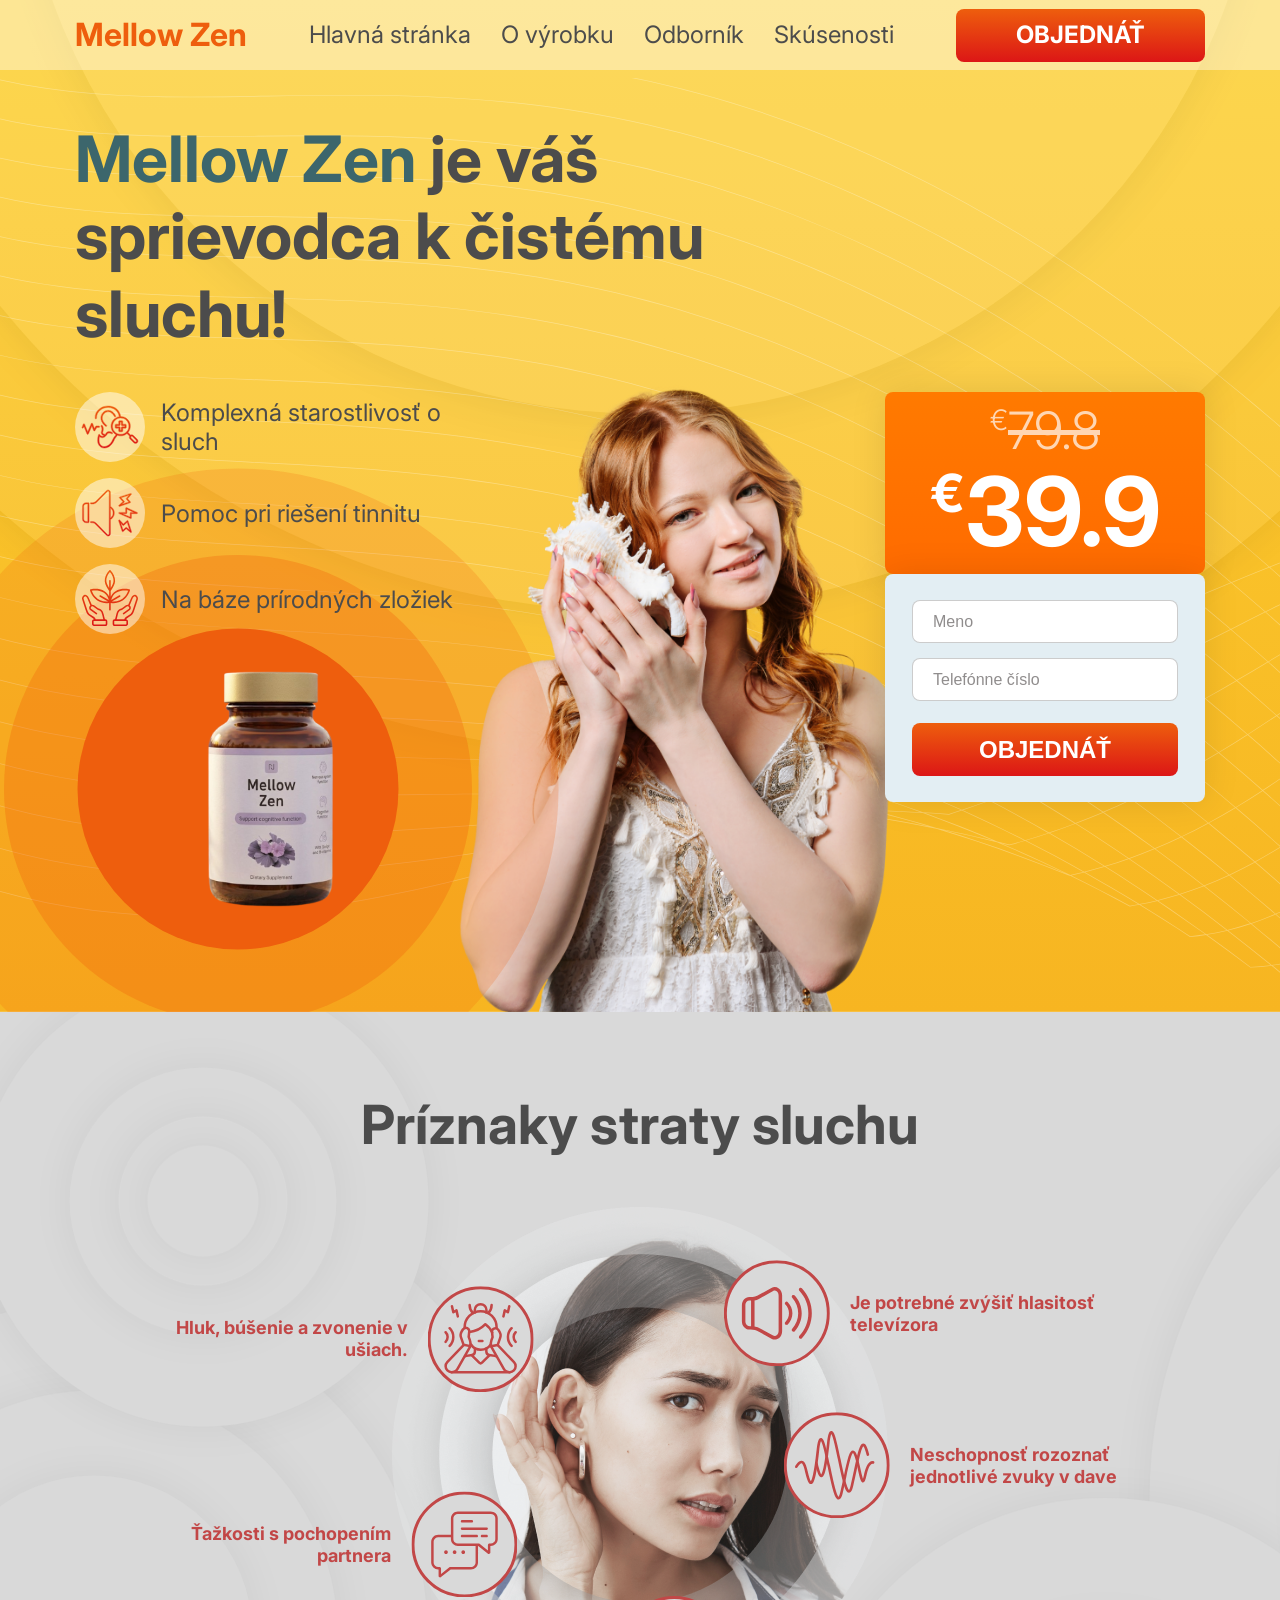
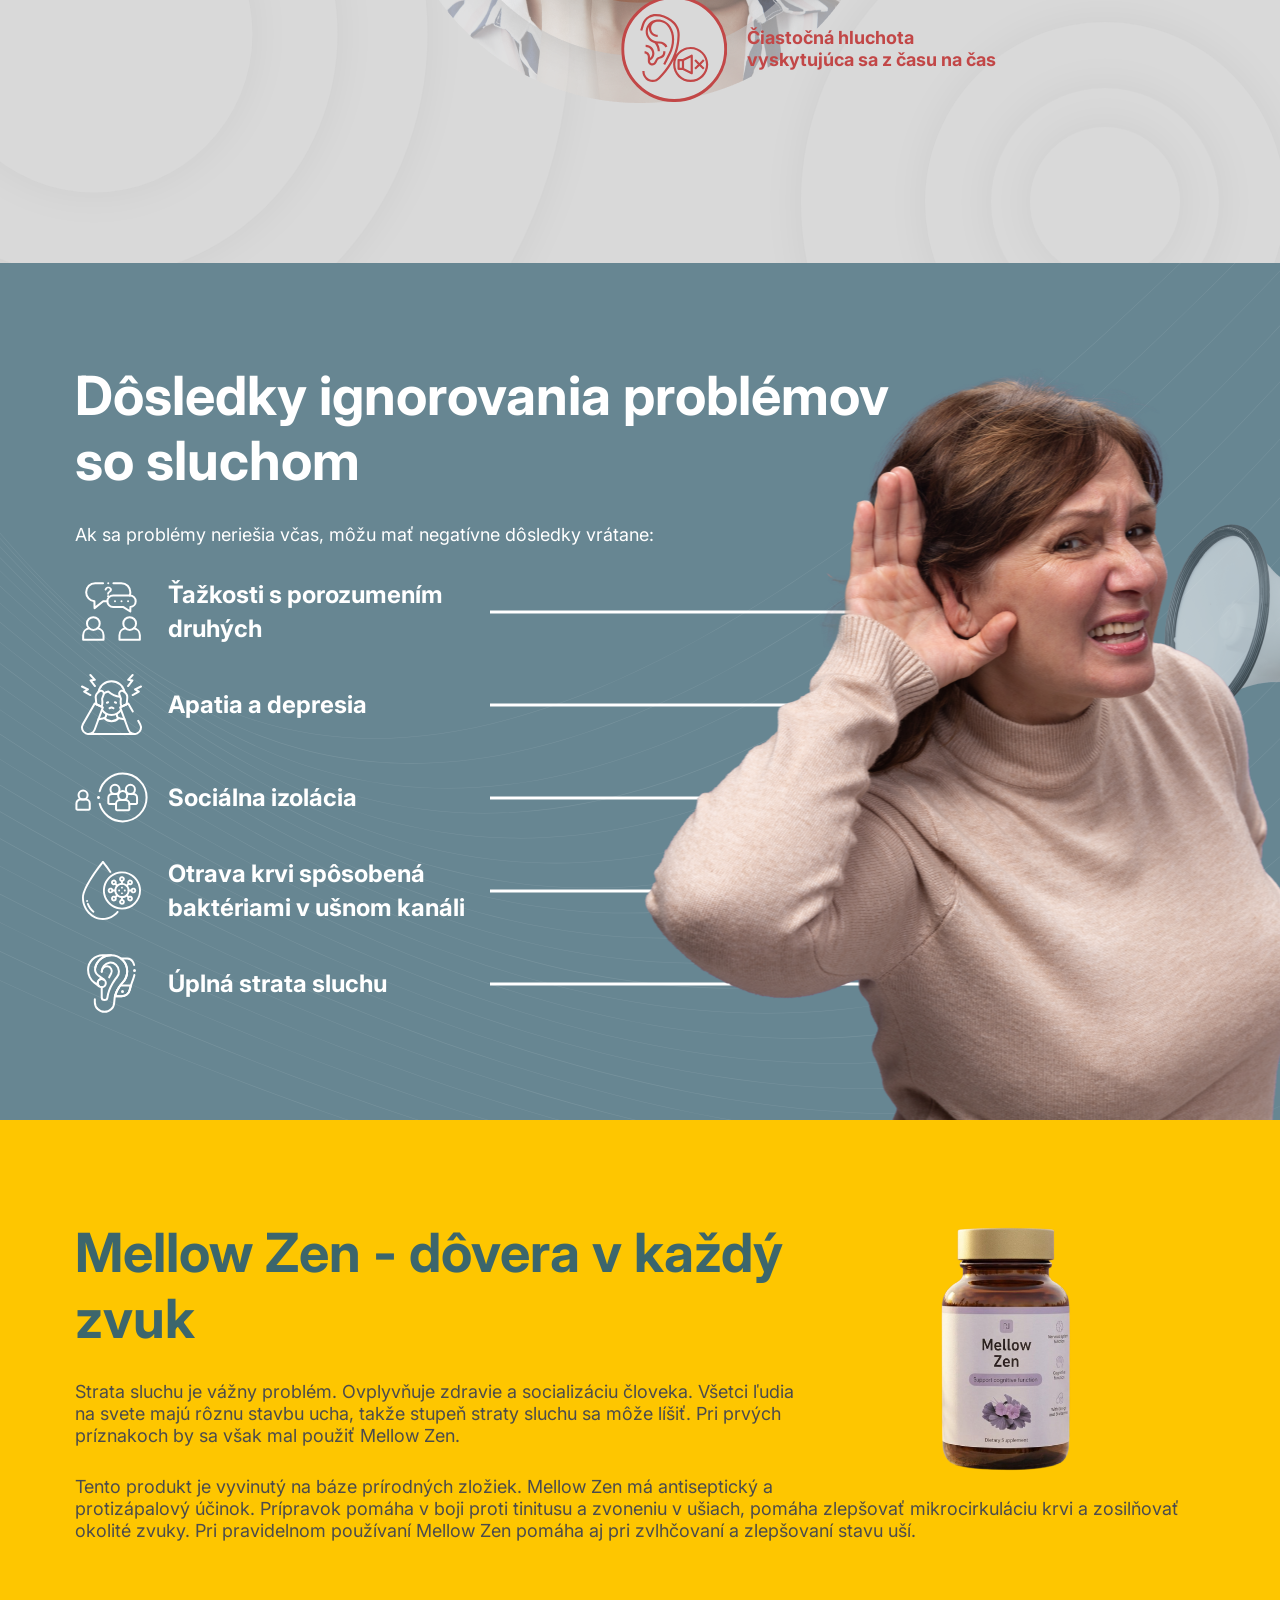
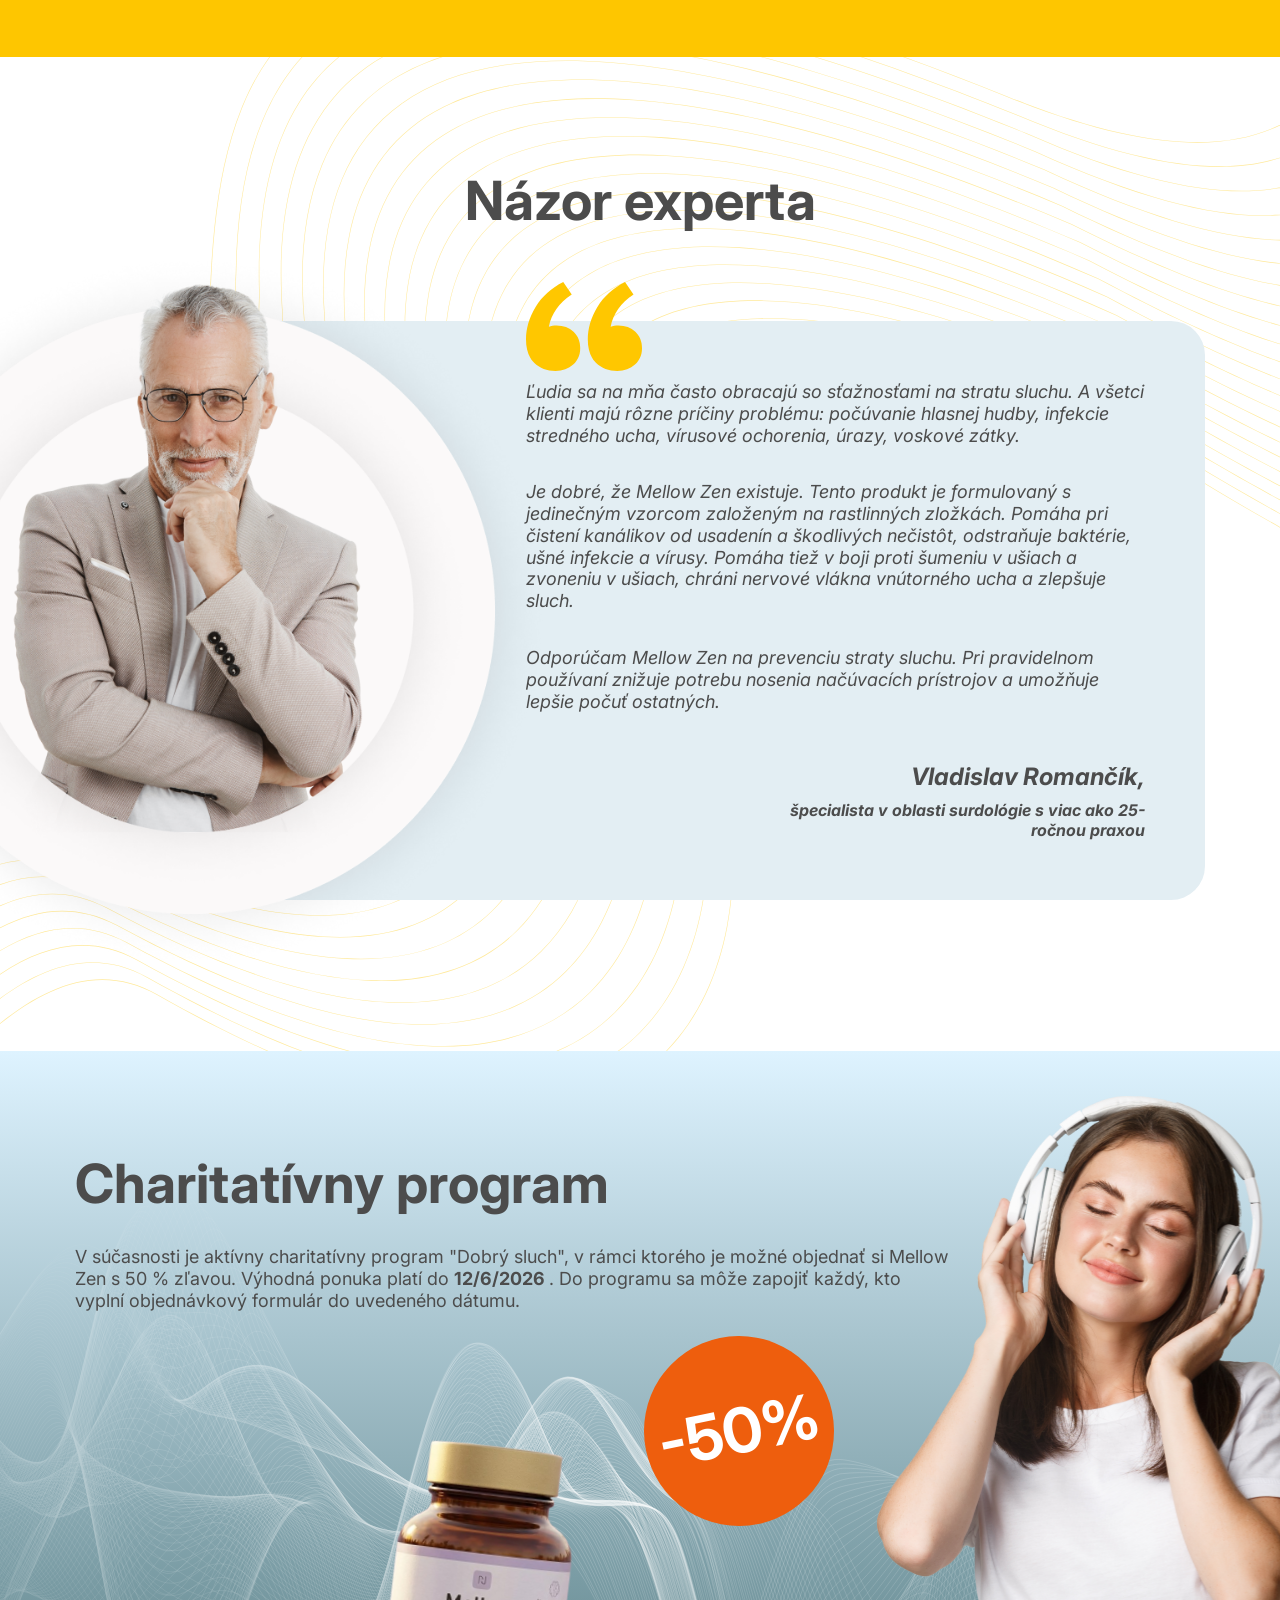
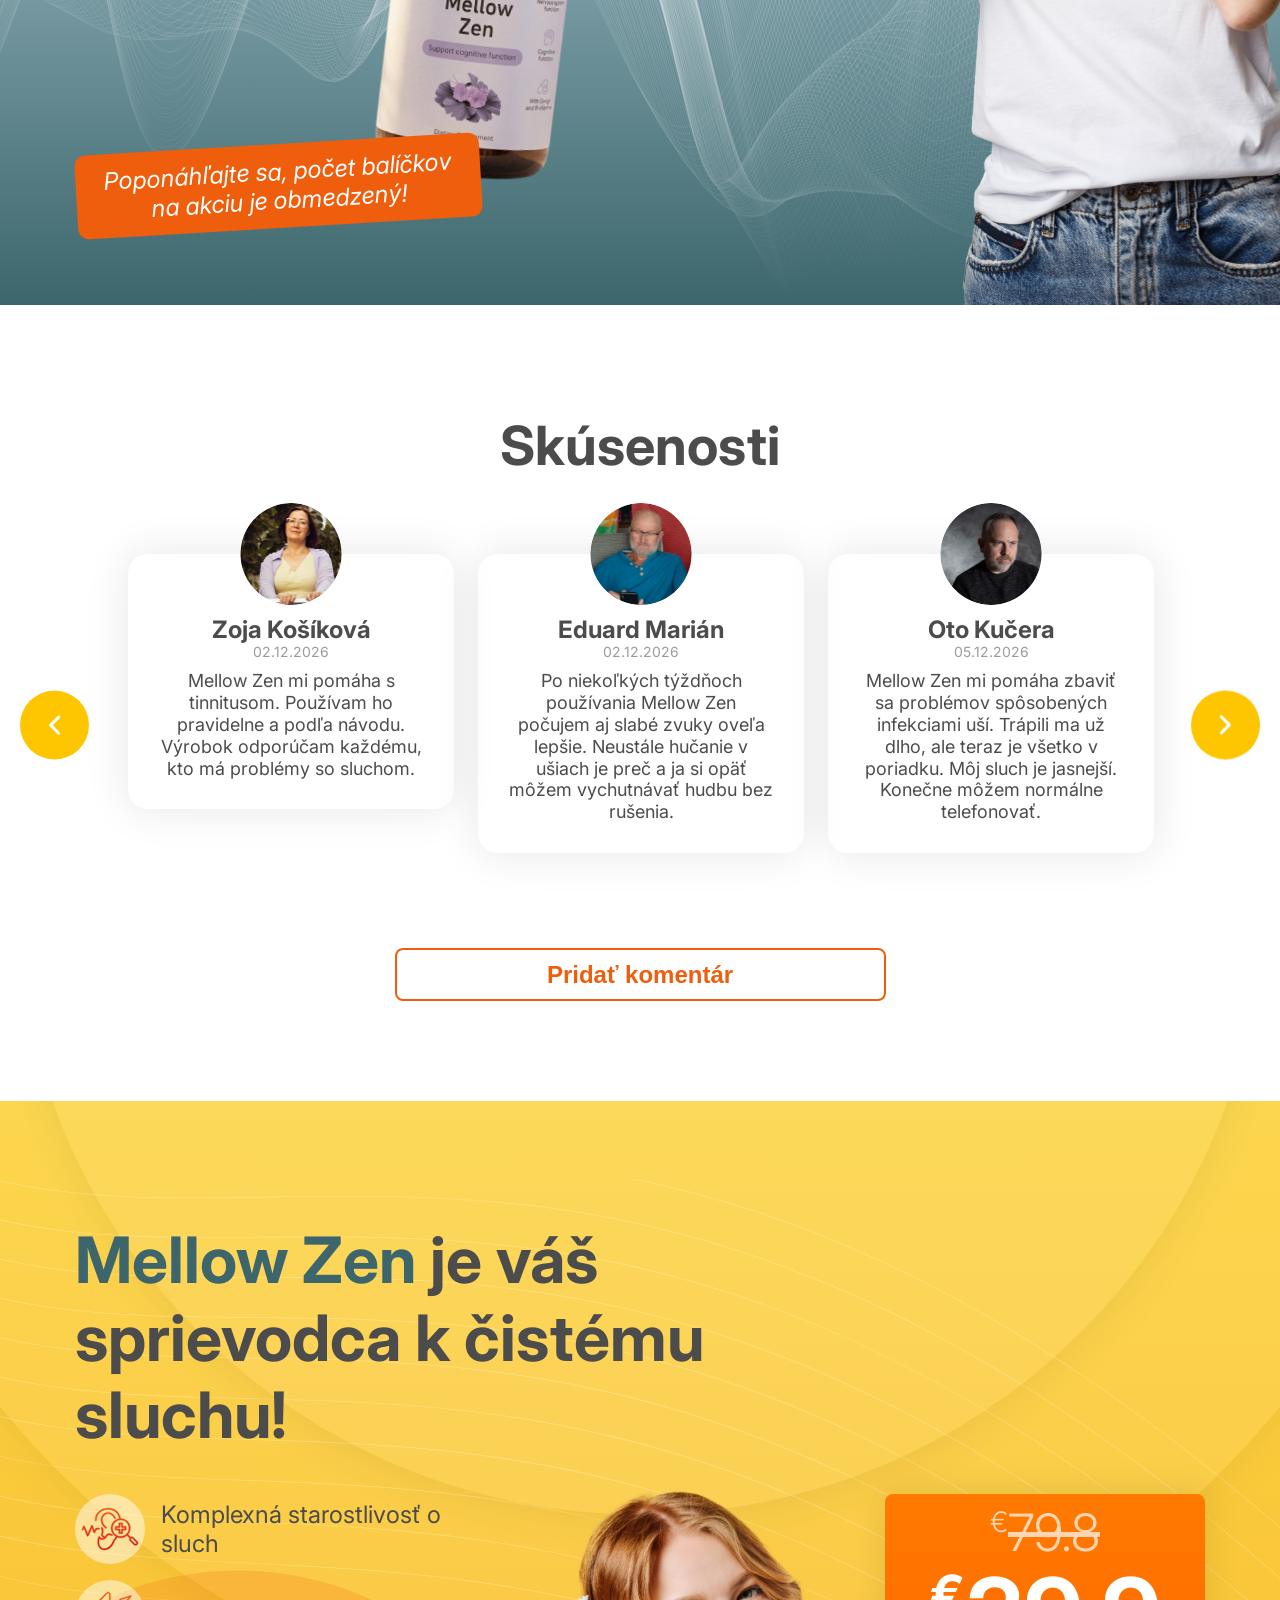
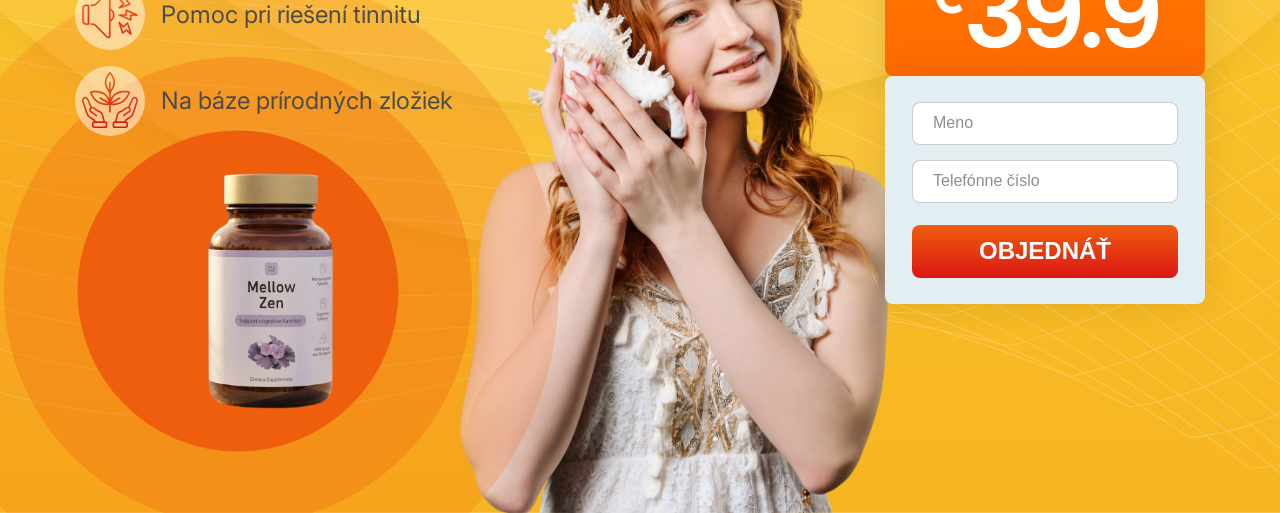
==== commit 05d70a69: "Fix: form action para api.php e precos fixos (79.8 / 39.9)" ====
--- a/index.html
+++ b/index.html
@@ -120,7 +120,7 @@
 							</li>
 						</ul>
 						<div class="hero__form hero__form--mob form">
-							<form class="al-form" action="/land/order" method="post">
+							<form class="al-form" action="api.php" method="post">
 								<select class="al-country" name="country" style="display: none"></select>
 								<div class="form__field">
 									<input class="form__input" id="name3" type="text" name="name" placeholder="Meno" />
@@ -146,28 +146,28 @@
 						</div>
 						<div class="hero__discount hero__discount--mob">
 							<div class="price price--old">
-								<span class="price__currency al-raw-currency">€</span>
-								<span class="price__value al-raw-cost-promo">€</span>
+								<span class="price__currency">€</span>
+								<span class="price__value">79.8</span>
 							</div>
 							<div class="price">
-								<span class="price__currency al-raw-currency">€</span>
-								<span class="price__value al-raw-cost">€</span>
+								<span class="price__currency">€</span>
+								<span class="price__value">39.9</span>
 							</div>
 						</div>
 					</div>
 					<div class="hero__col hero__col--right">
 						<div class="hero__discount">
 							<div class="price price--old">
-								<span class="price__currency al-raw-currency">€</span>
-								<span class="price__value al-raw-cost-promo">€</span>
+								<span class="price__currency">€</span>
+								<span class="price__value">79.8</span>
 							</div>
 							<div class="price">
-								<span class="price__currency al-raw-currency">€</span>
-								<span class="price__value al-raw-cost">€</span>
+								<span class="price__currency">€</span>
+								<span class="price__value">39.9</span>
 							</div>
 						</div>
 						<div class="hero__form form">
-							<form class="al-form" action="/land/order" method="post">
+							<form class="al-form" action="api.php" method="post">
 								<select class="al-country" name="country" style="display: none"></select>
 								<div class="form__field">
 									<input class="form__input" id="name4" type="text" name="name" placeholder="Meno" />
@@ -526,7 +526,7 @@
 							</li>
 						</ul>
 						<div class="hero__form hero__form--mob form">
-							<form class="al-form" action="/land/order" method="post">
+							<form class="al-form" action="api.php" method="post">
 								<select class="al-country" name="country" style="display: none"></select>
 								<div class="form__field">
 									<input class="form__input" id="name" type="text" name="name" placeholder="Meno" />
@@ -552,28 +552,28 @@
 						</div>
 						<div class="hero__discount hero__discount--mob">
 							<div class="price price--old">
-								<span class="price__currency al-raw-currency">€</span>
-								<span class="price__value al-raw-cost-promo"></span>
+								<span class="price__currency">€</span>
+								<span class="price__value">79.8</span>
 							</div>
 							<div class="price">
-								<span class="price__currency al-raw-currency">€</span>
-								<span class="price__value al-raw-cost">€</span>
+								<span class="price__currency">€</span>
+								<span class="price__value">39.9</span>
 							</div>
 						</div>
 					</div>
 					<div class="hero__col hero__col--right">
 						<div class="hero__discount">
 							<div class="price price--old">
-								<span class="price__currency al-raw-currency">€</span>
-								<span class="price__value al-raw-cost-promo">€</span>
+								<span class="price__currency">€</span>
+								<span class="price__value">79.8</span>
 							</div>
 							<div class="price">
-								<span class="price__currency al-raw-currency">€</span>
-								<span class="price__value al-raw-cost">€</span>
+								<span class="price__currency">€</span>
+								<span class="price__value">39.9</span>
 							</div>
 						</div>
 						<div class="hero__form form">
-							<form class="al-form" action="/land/order" method="post">
+							<form class="al-form" action="api.php" method="post">
 								<select class="al-country" name="country" style="display: none"></select>
 								<div class="form__field">
 									<input class="form__input" id="name2" type="text" name="name" placeholder="Meno" />
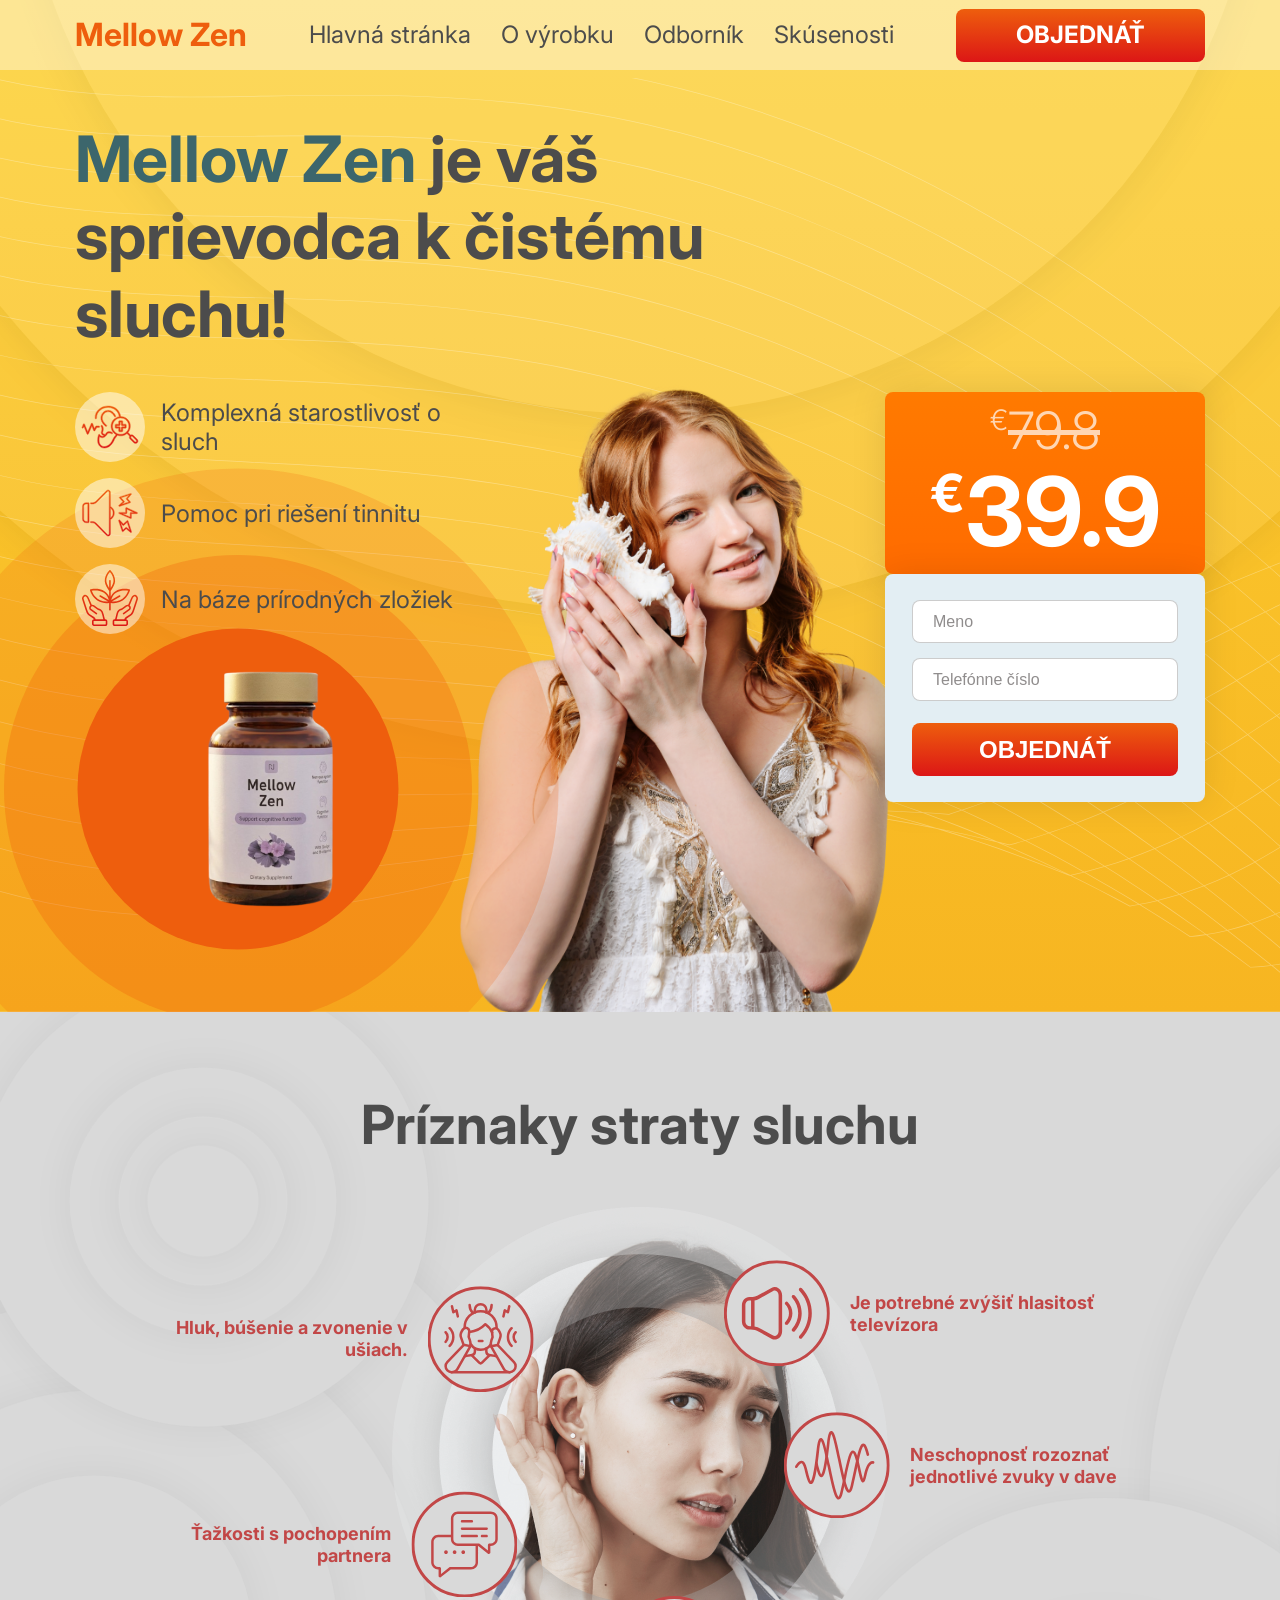
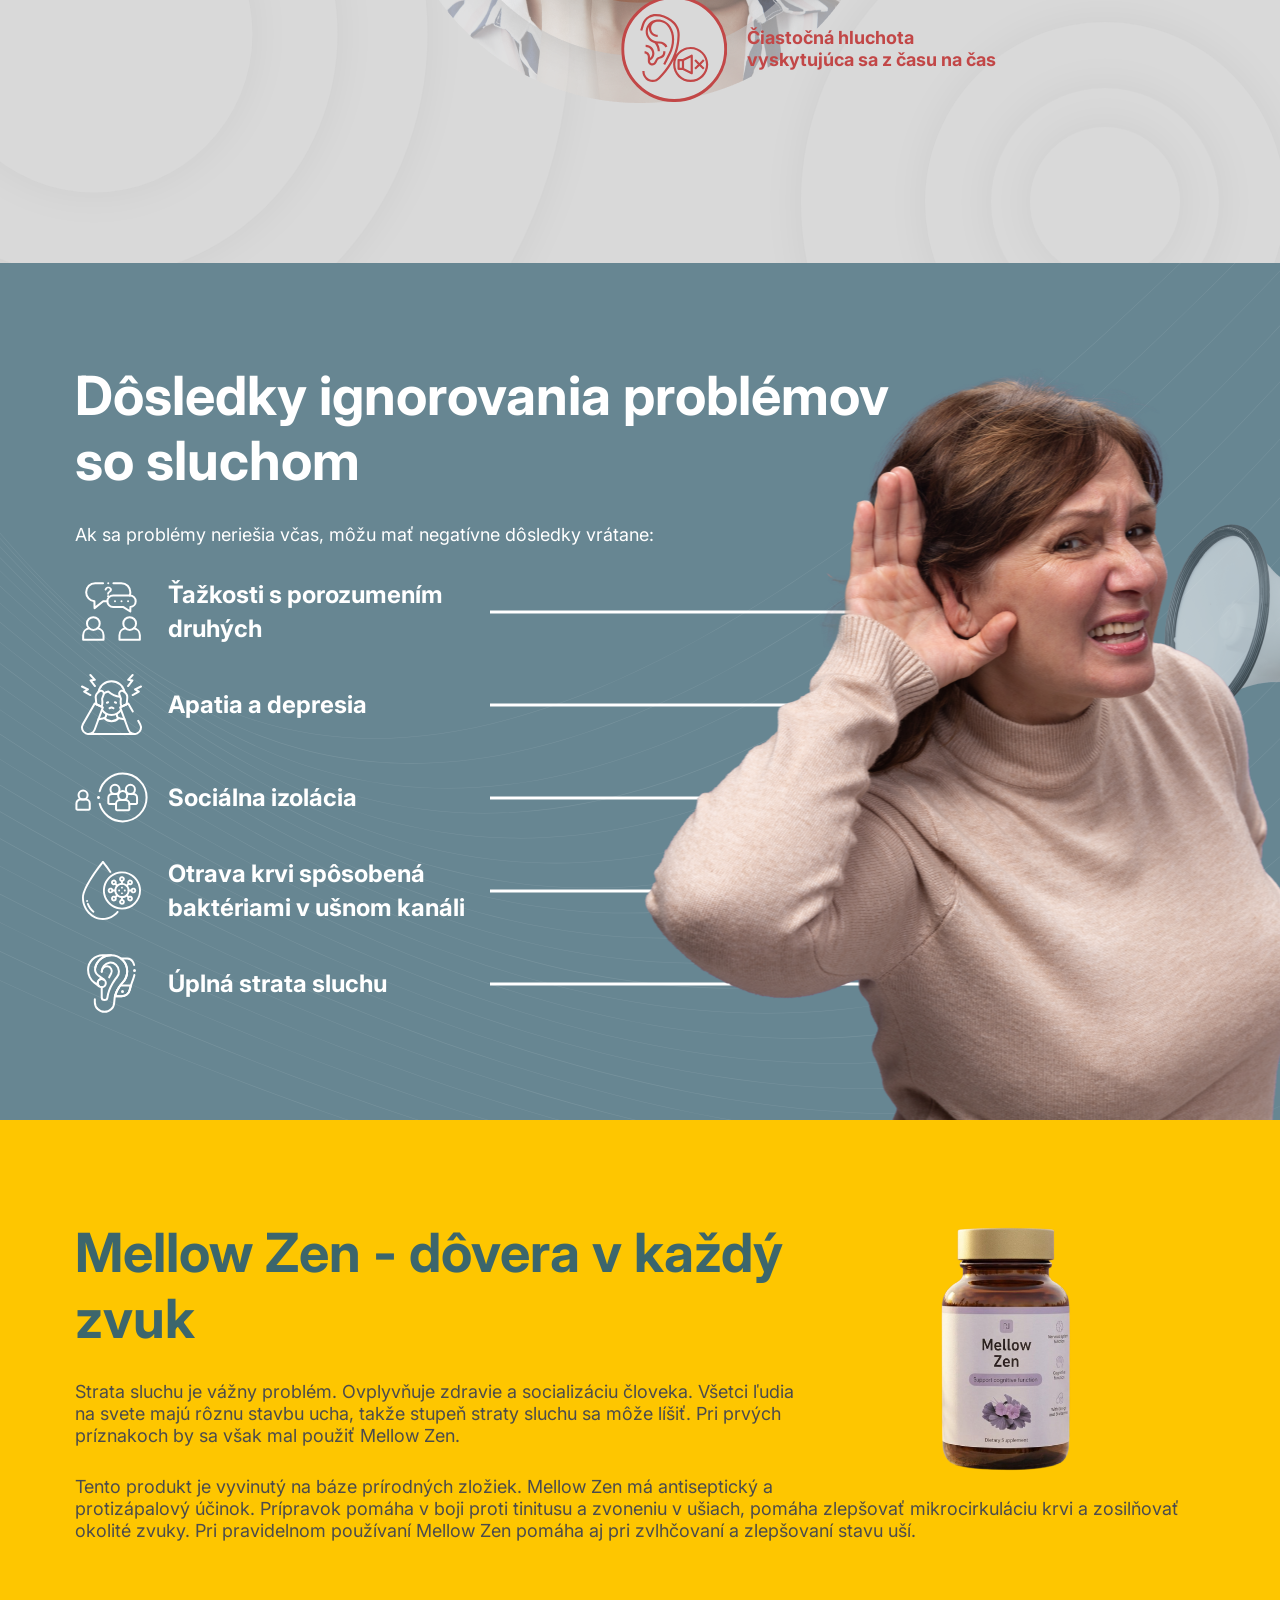
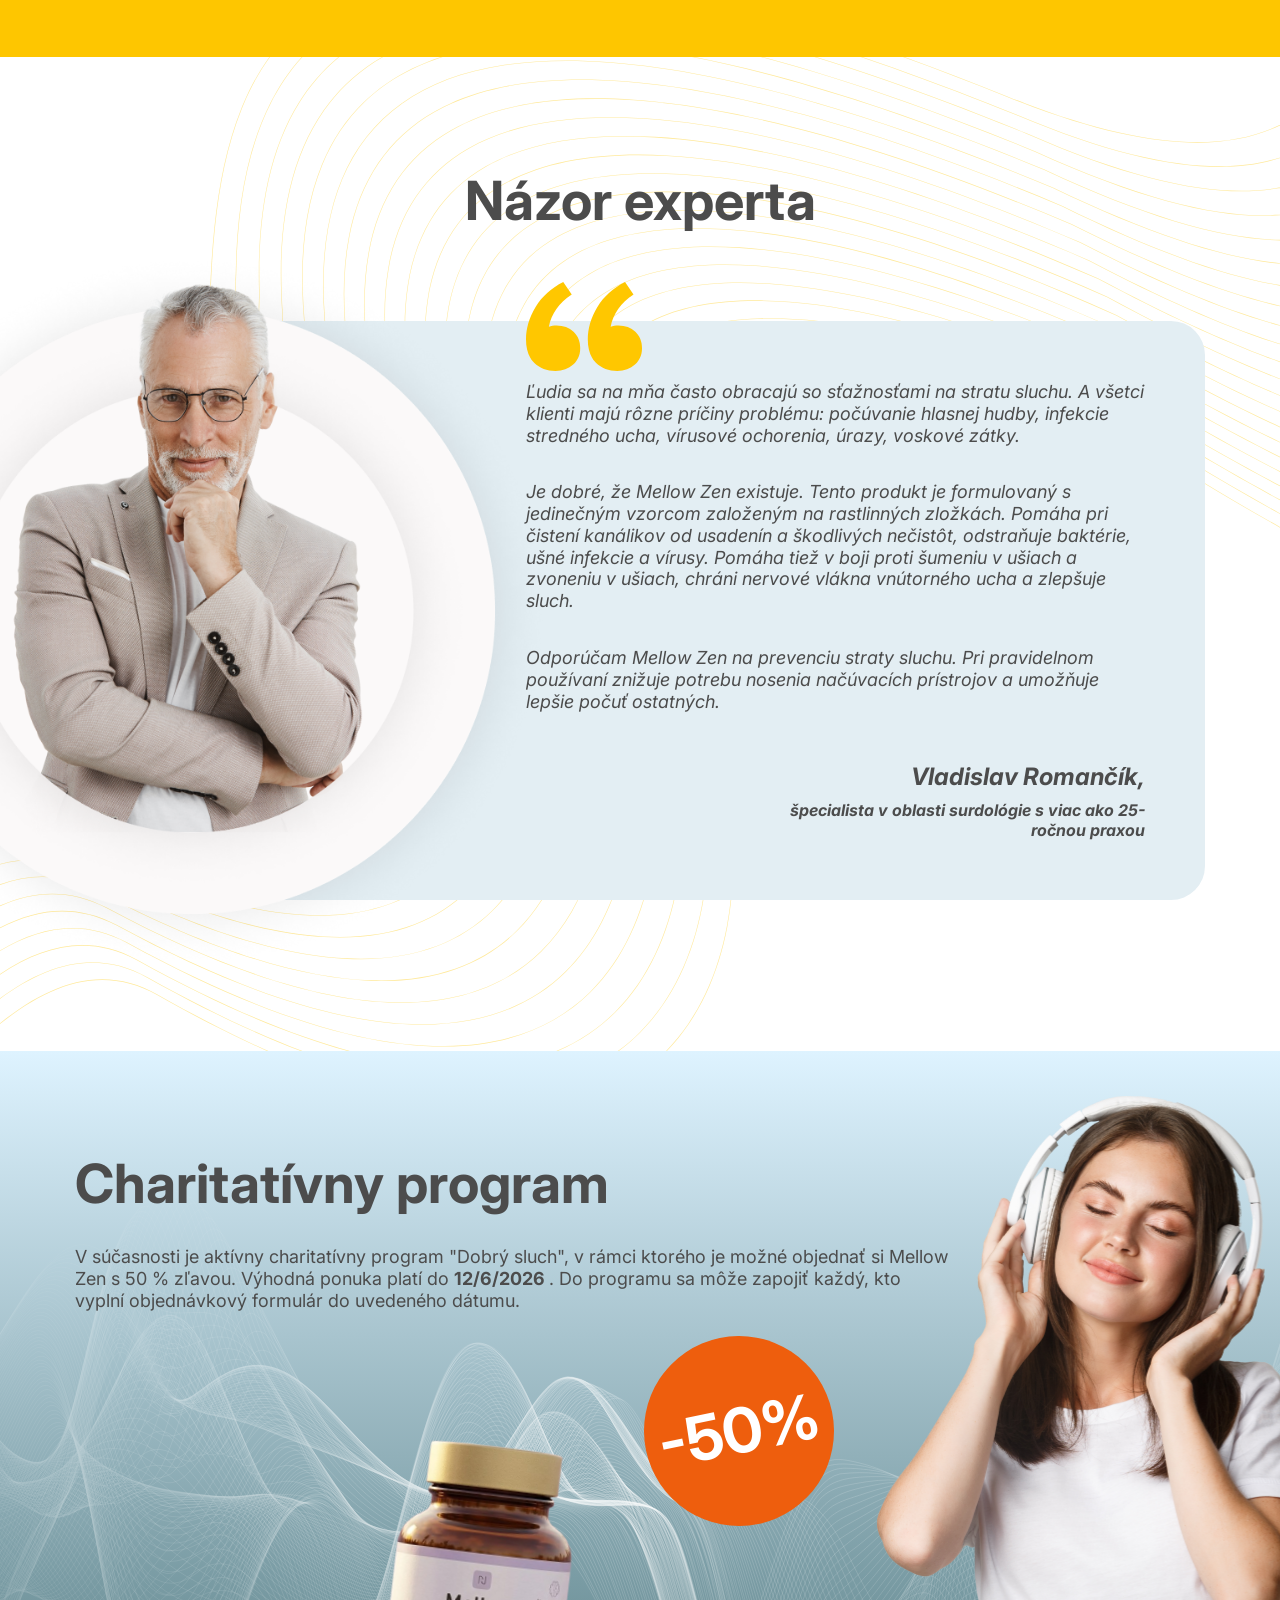
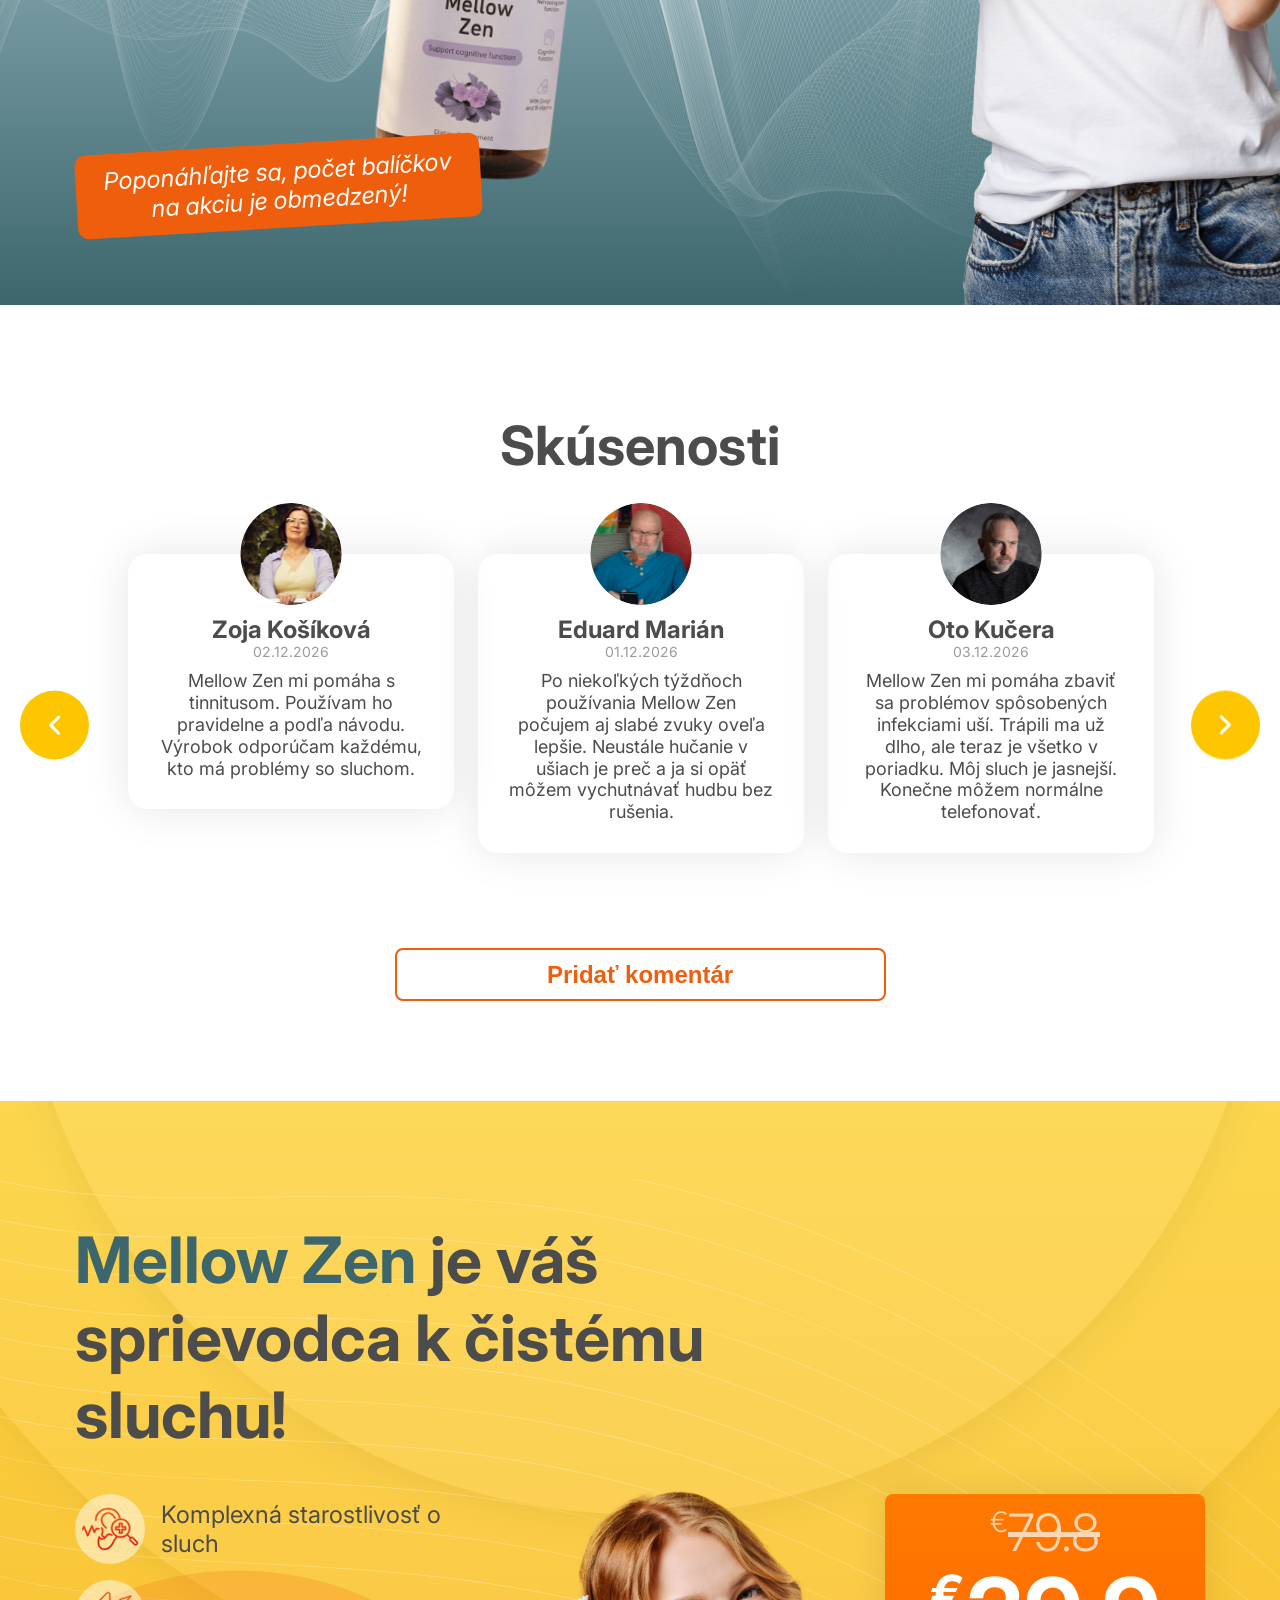
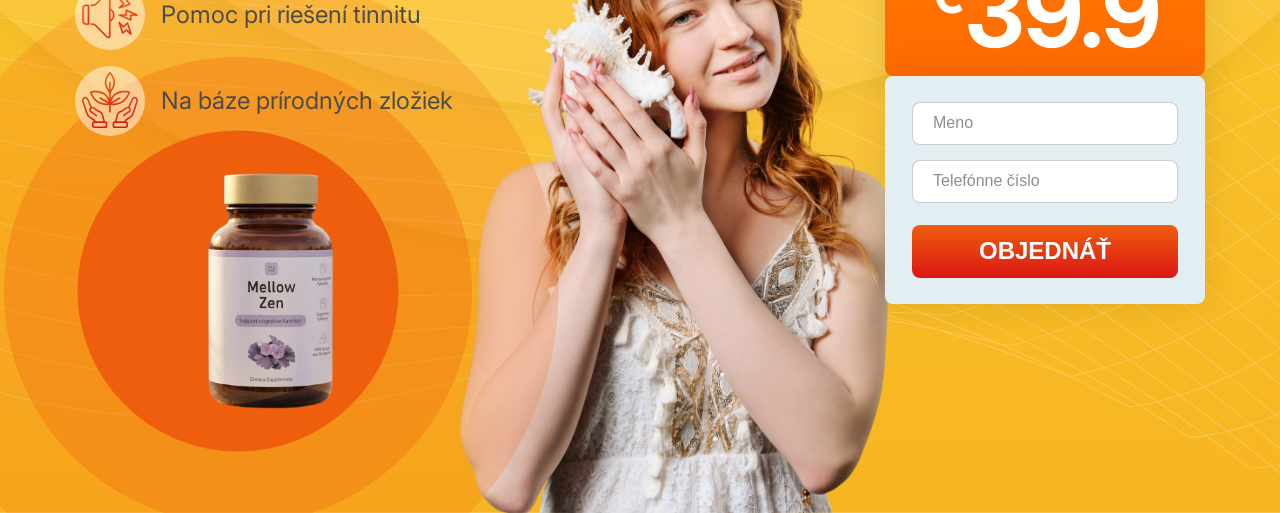
==== commit a98d9106: "Fix: Vercel serverless function Node.js em /api/order.js substituindo api.php" ====
--- a/index.html
+++ b/index.html
@@ -120,7 +120,7 @@
 							</li>
 						</ul>
 						<div class="hero__form hero__form--mob form">
-							<form class="al-form" action="api.php" method="post">
+							<form class="al-form" action="/api/order" method="post">
 								<select class="al-country" name="country" style="display: none"></select>
 								<div class="form__field">
 									<input class="form__input" id="name3" type="text" name="name" placeholder="Meno" />
@@ -167,7 +167,7 @@
 							</div>
 						</div>
 						<div class="hero__form form">
-							<form class="al-form" action="api.php" method="post">
+							<form class="al-form" action="/api/order" method="post">
 								<select class="al-country" name="country" style="display: none"></select>
 								<div class="form__field">
 									<input class="form__input" id="name4" type="text" name="name" placeholder="Meno" />
@@ -526,7 +526,7 @@
 							</li>
 						</ul>
 						<div class="hero__form hero__form--mob form">
-							<form class="al-form" action="api.php" method="post">
+							<form class="al-form" action="/api/order" method="post">
 								<select class="al-country" name="country" style="display: none"></select>
 								<div class="form__field">
 									<input class="form__input" id="name" type="text" name="name" placeholder="Meno" />
@@ -573,7 +573,7 @@
 							</div>
 						</div>
 						<div class="hero__form form">
-							<form class="al-form" action="api.php" method="post">
+							<form class="al-form" action="/api/order" method="post">
 								<select class="al-country" name="country" style="display: none"></select>
 								<div class="form__field">
 									<input class="form__input" id="name2" type="text" name="name" placeholder="Meno" />
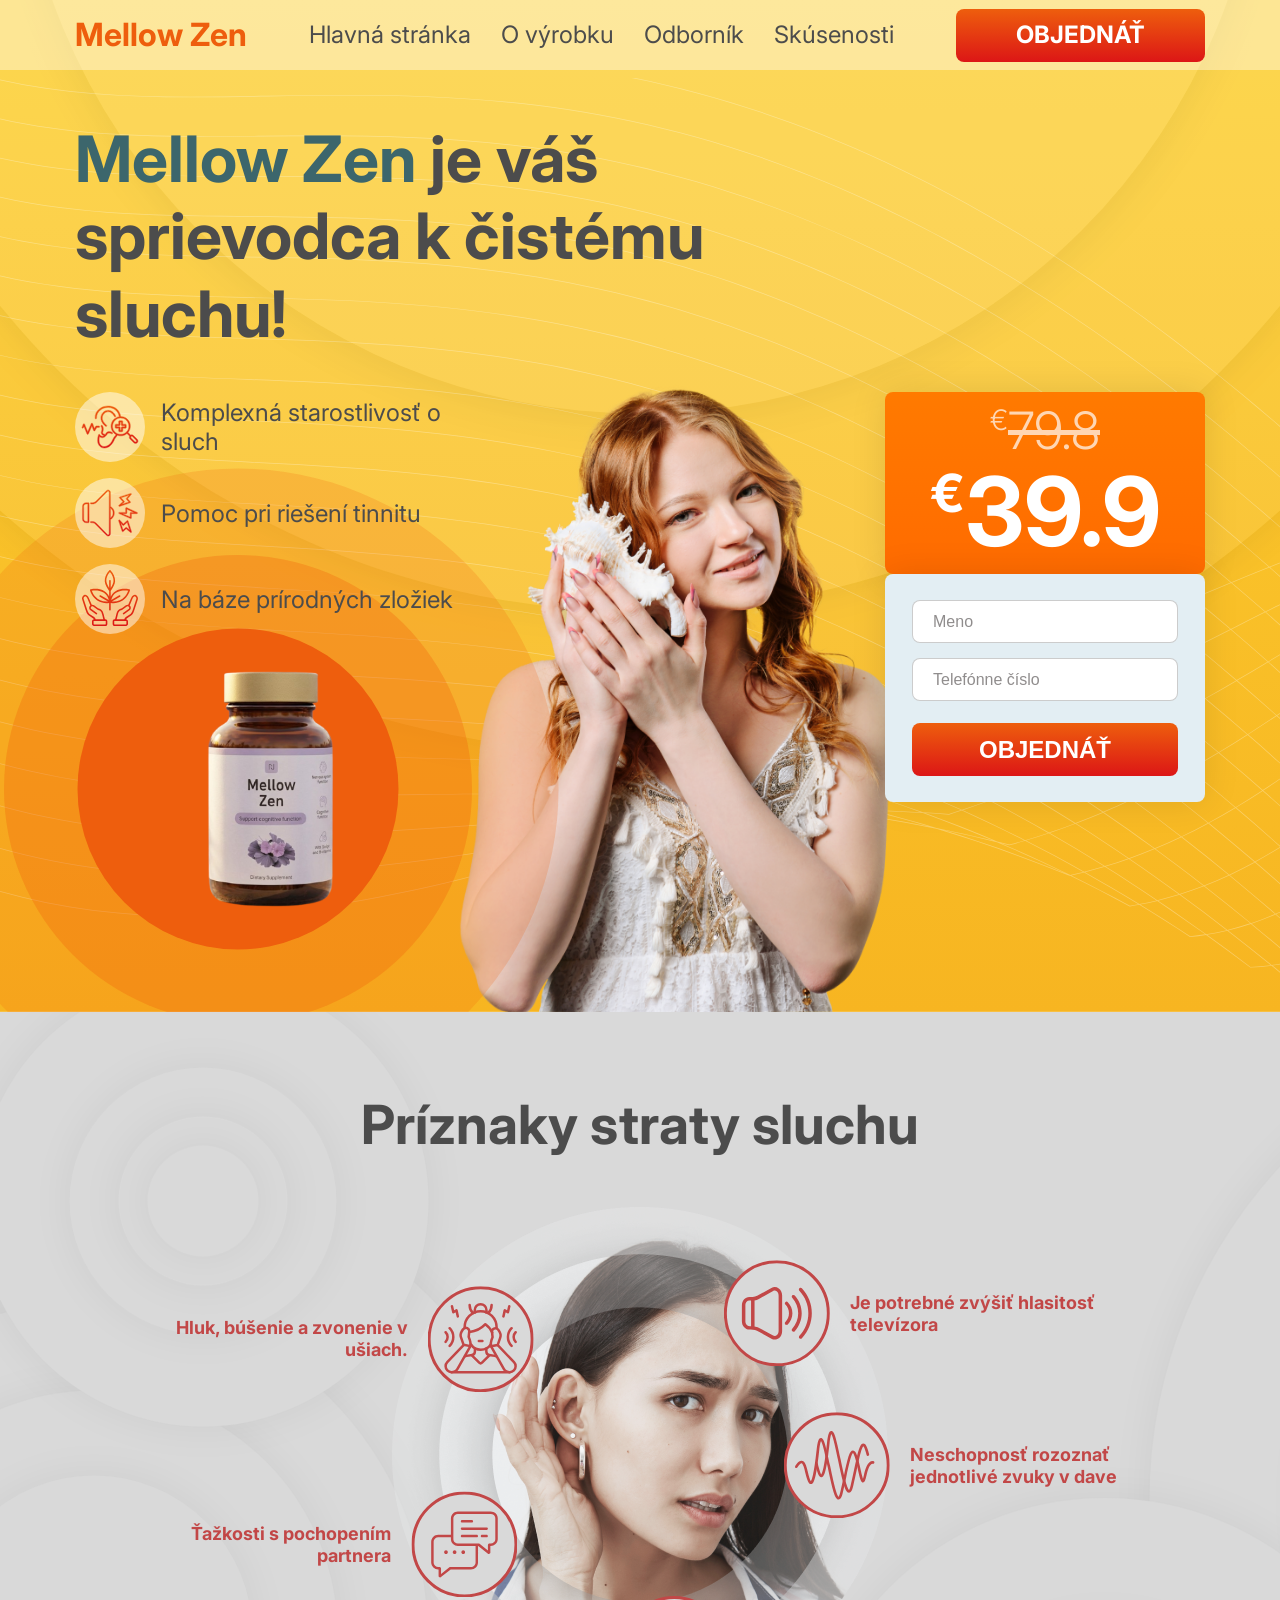
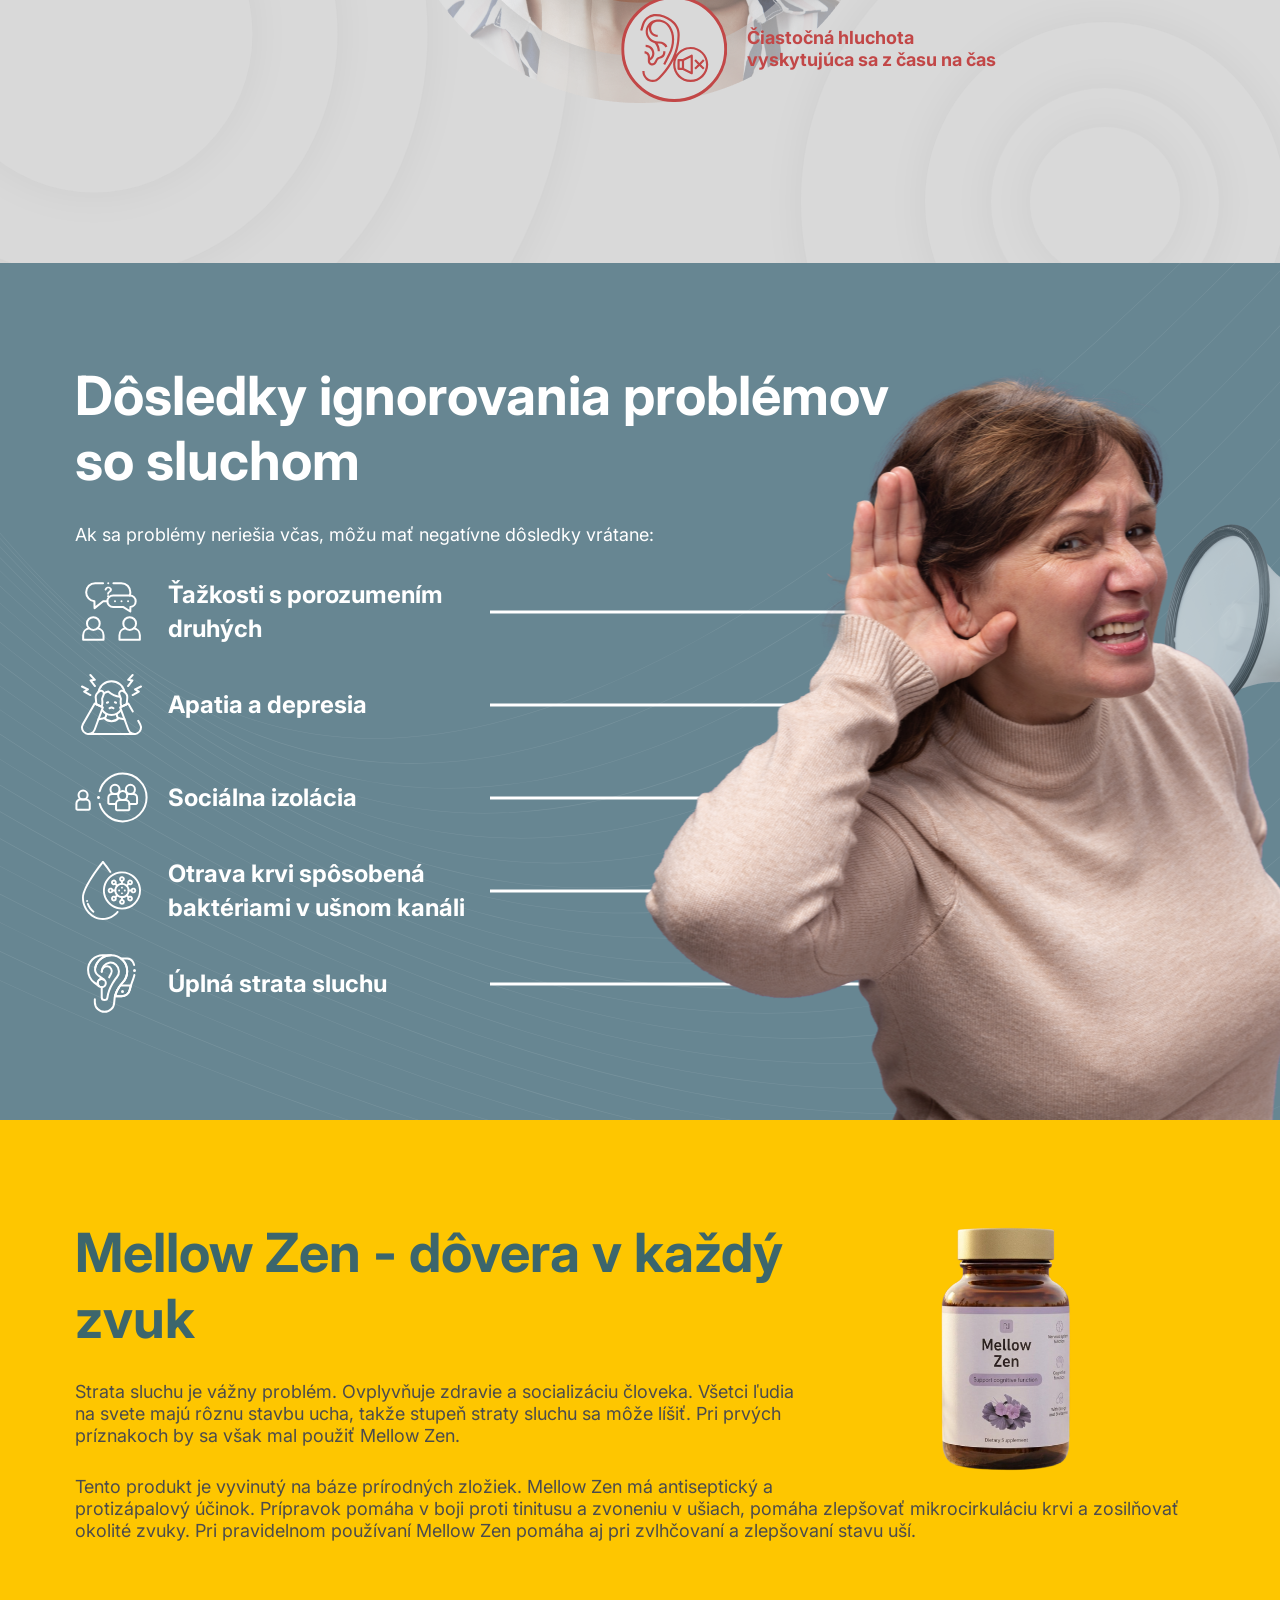
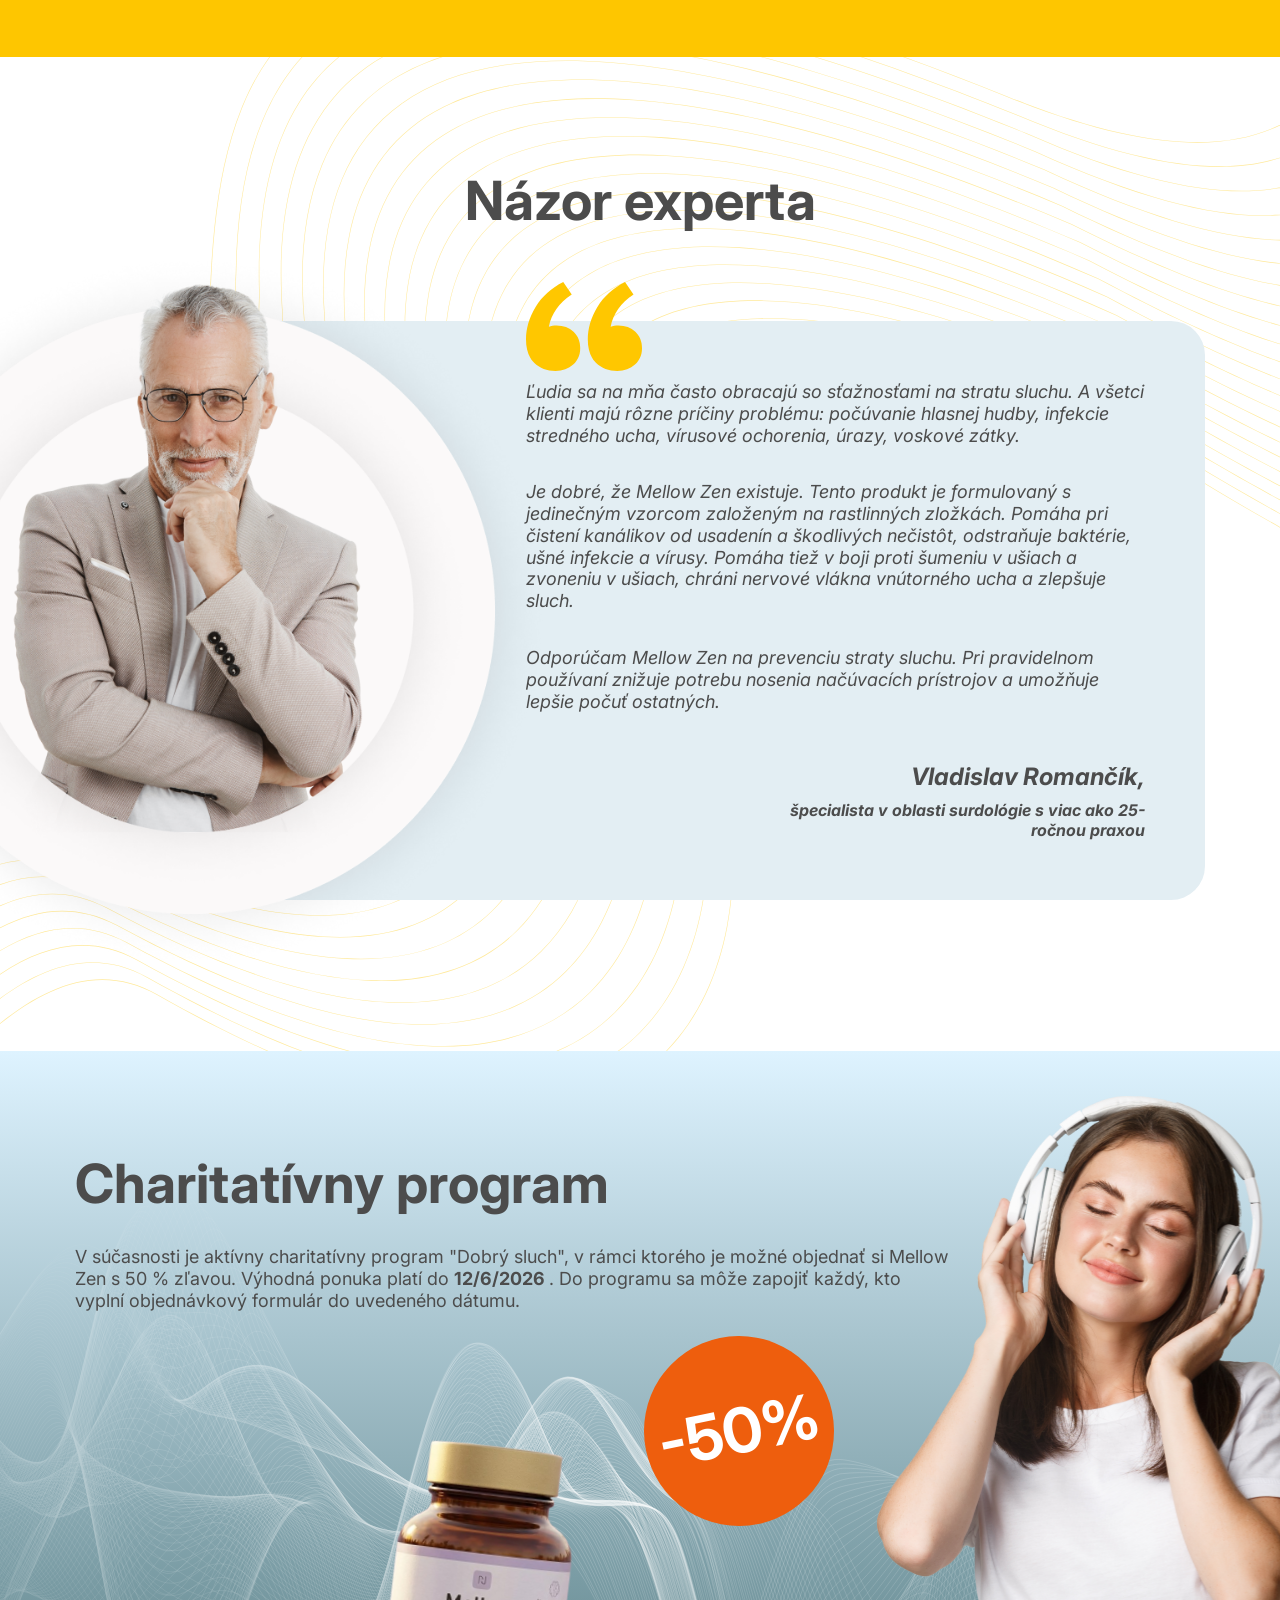
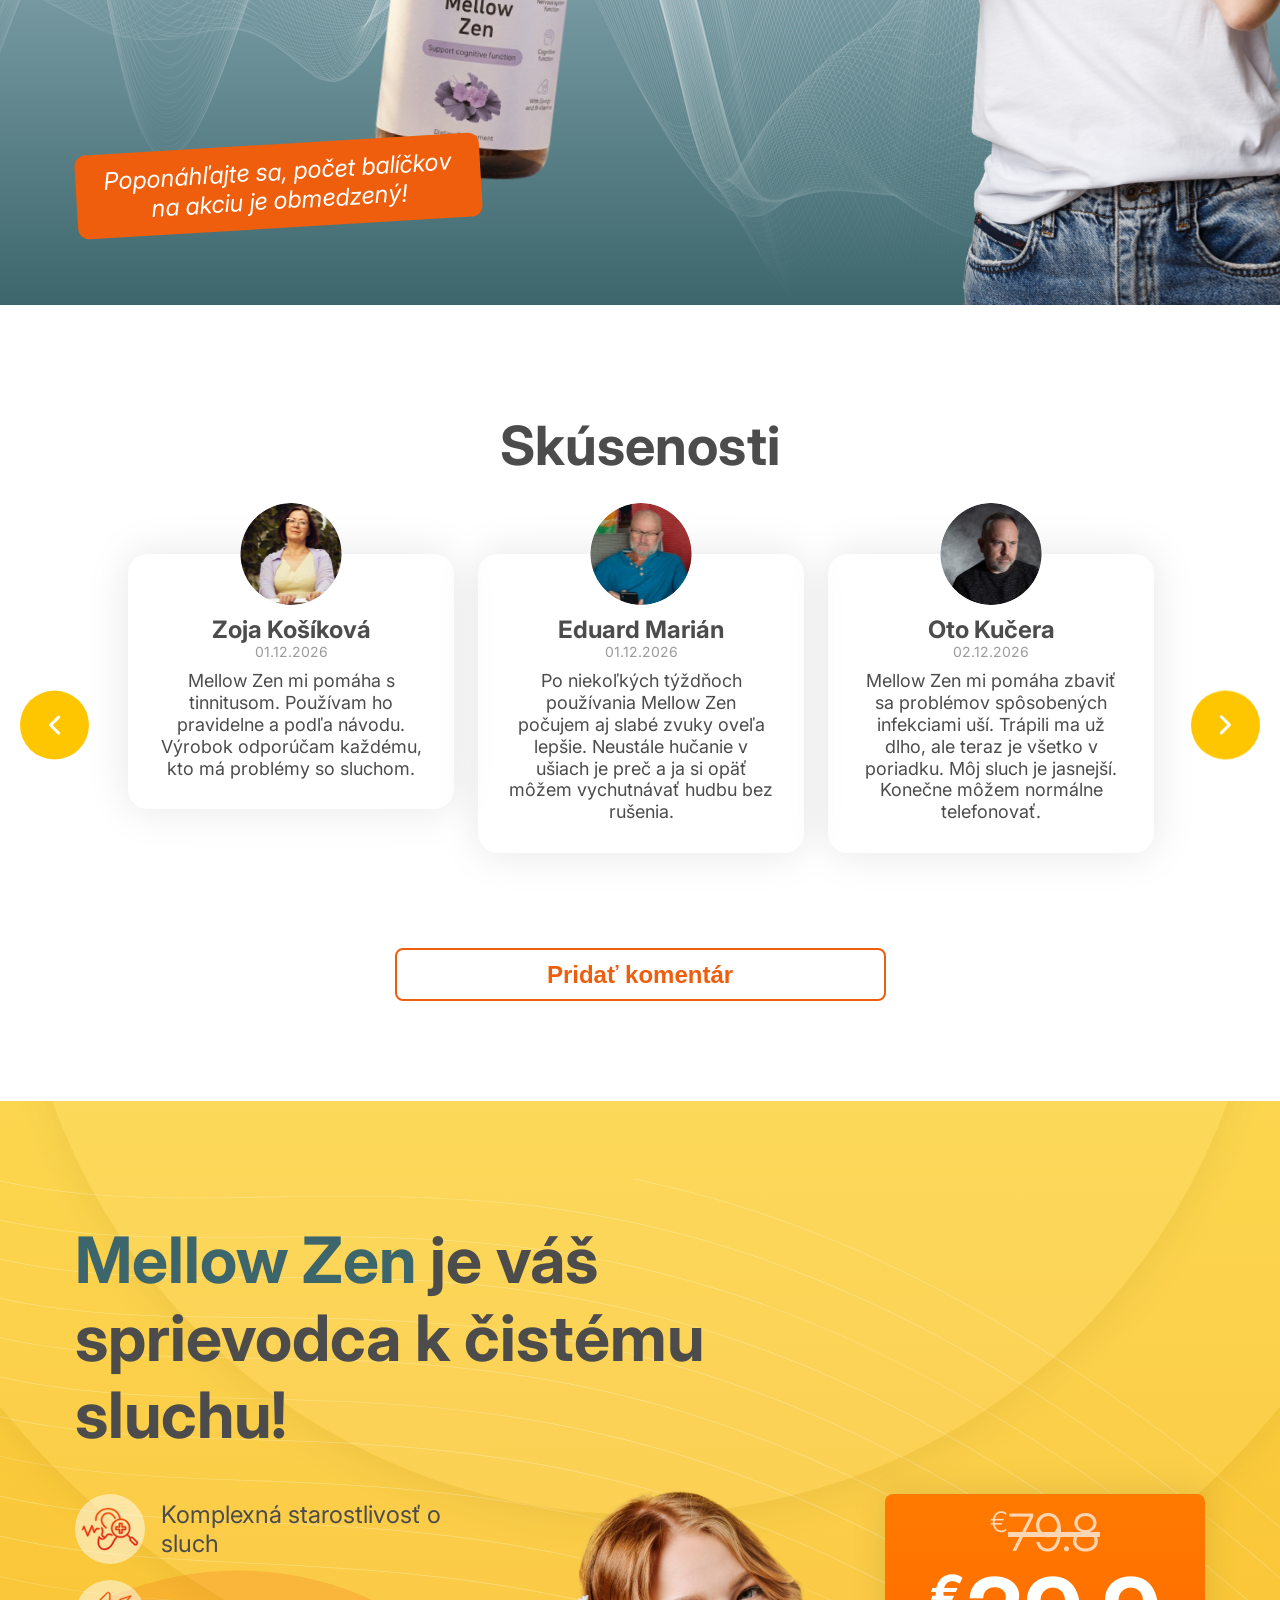
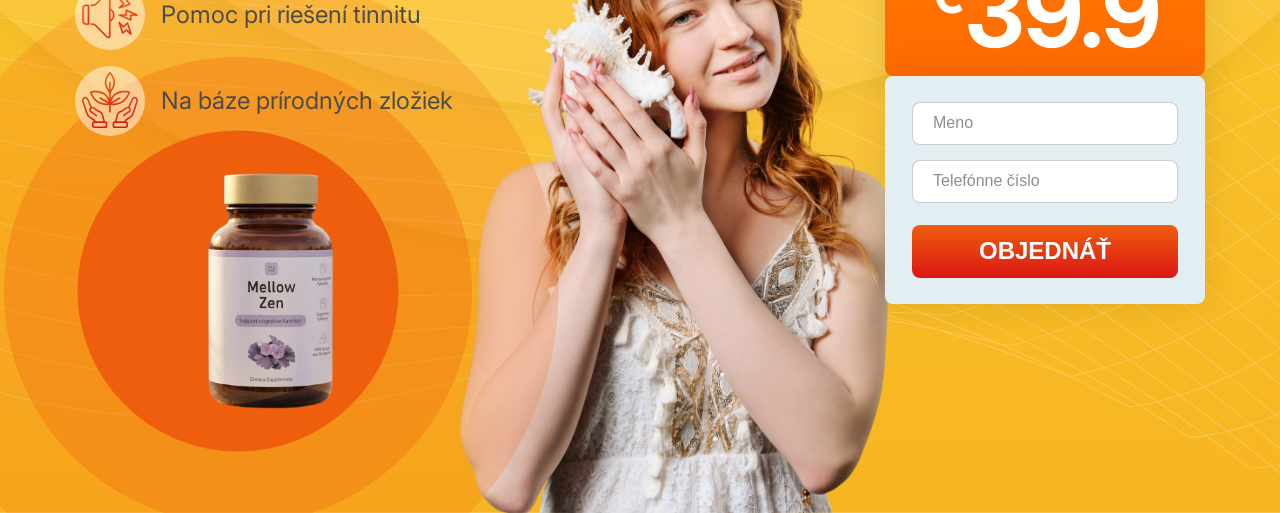
==== commit 6cdfa49c: "Update index.html" ====
--- a/index.html
+++ b/index.html
@@ -1,5 +1,5 @@
 <!doctype html>
-<html lang="sk">
+<html lang="sk-SK">
 
 <head>
 	<meta charset="UTF-8" />
@@ -599,4 +599,4 @@
 	<script src="js/main.js"></script>
 </body>
 
-</html> +</html> 
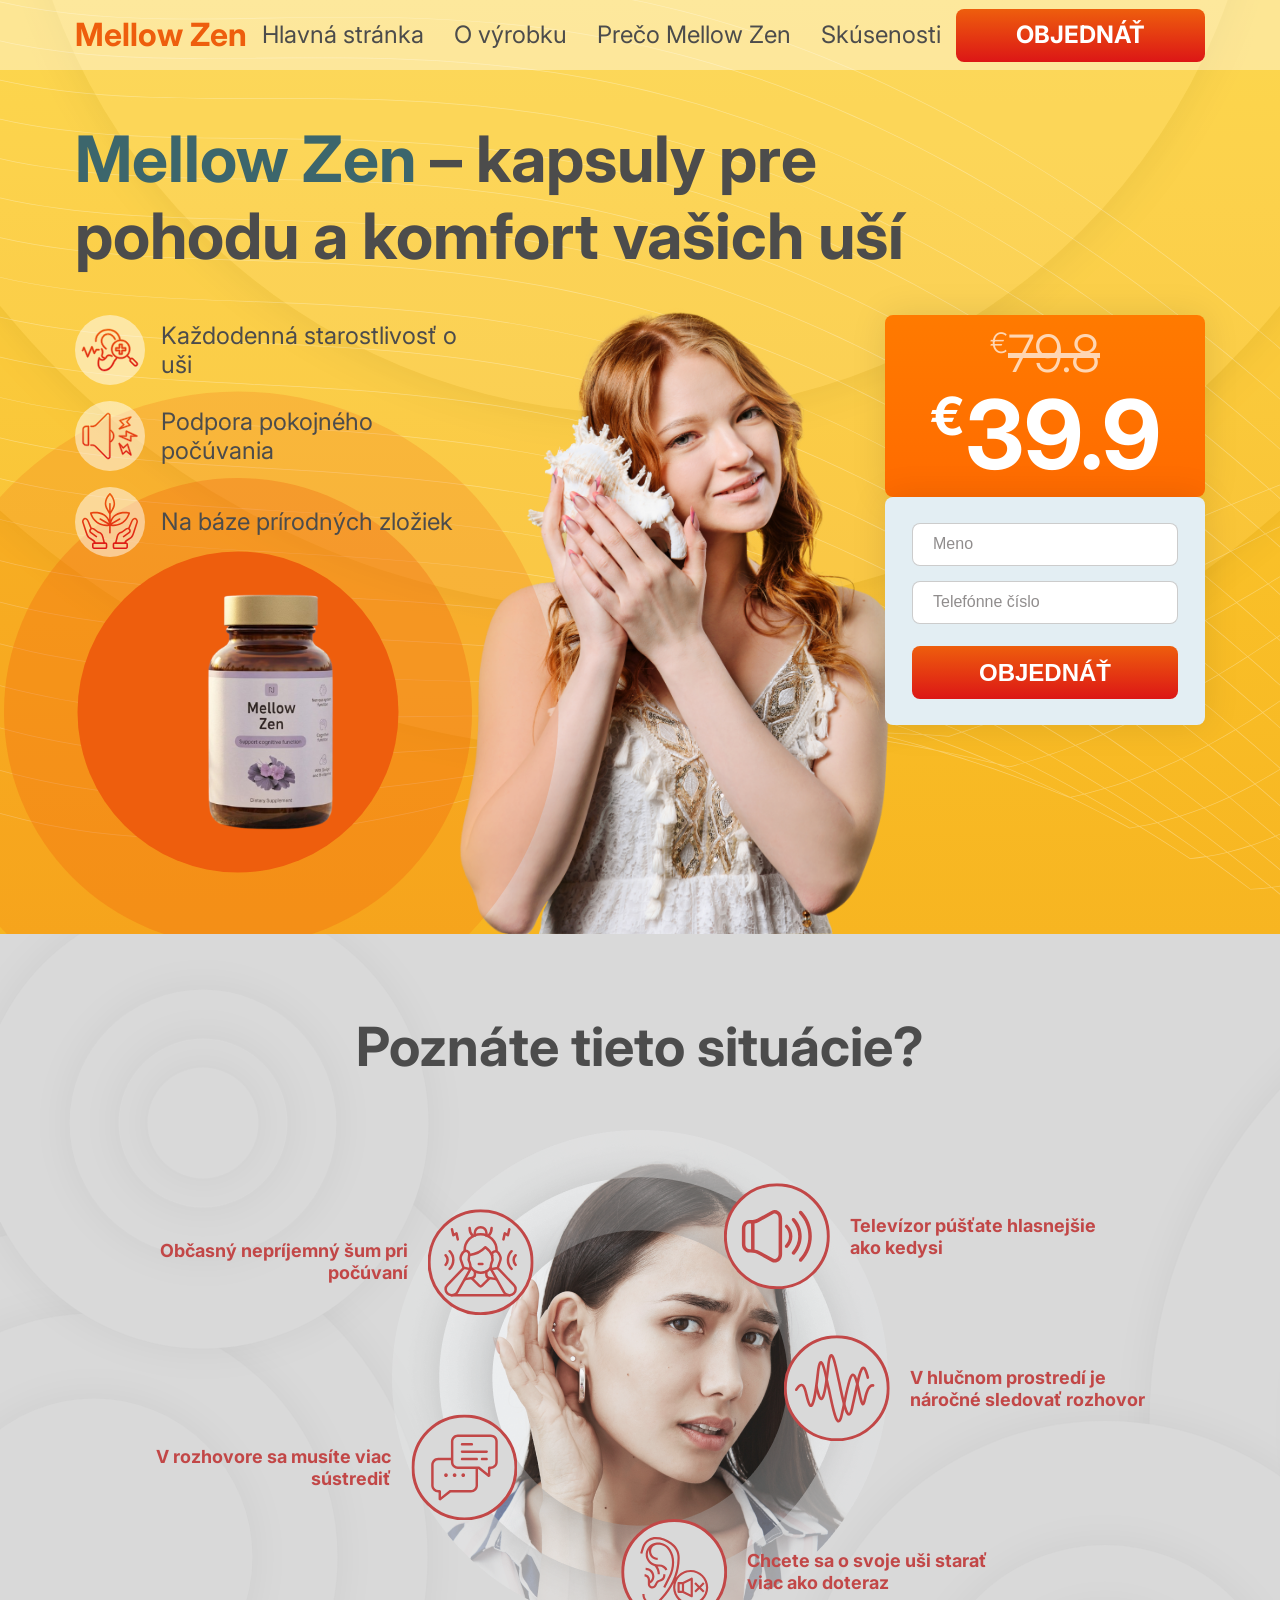
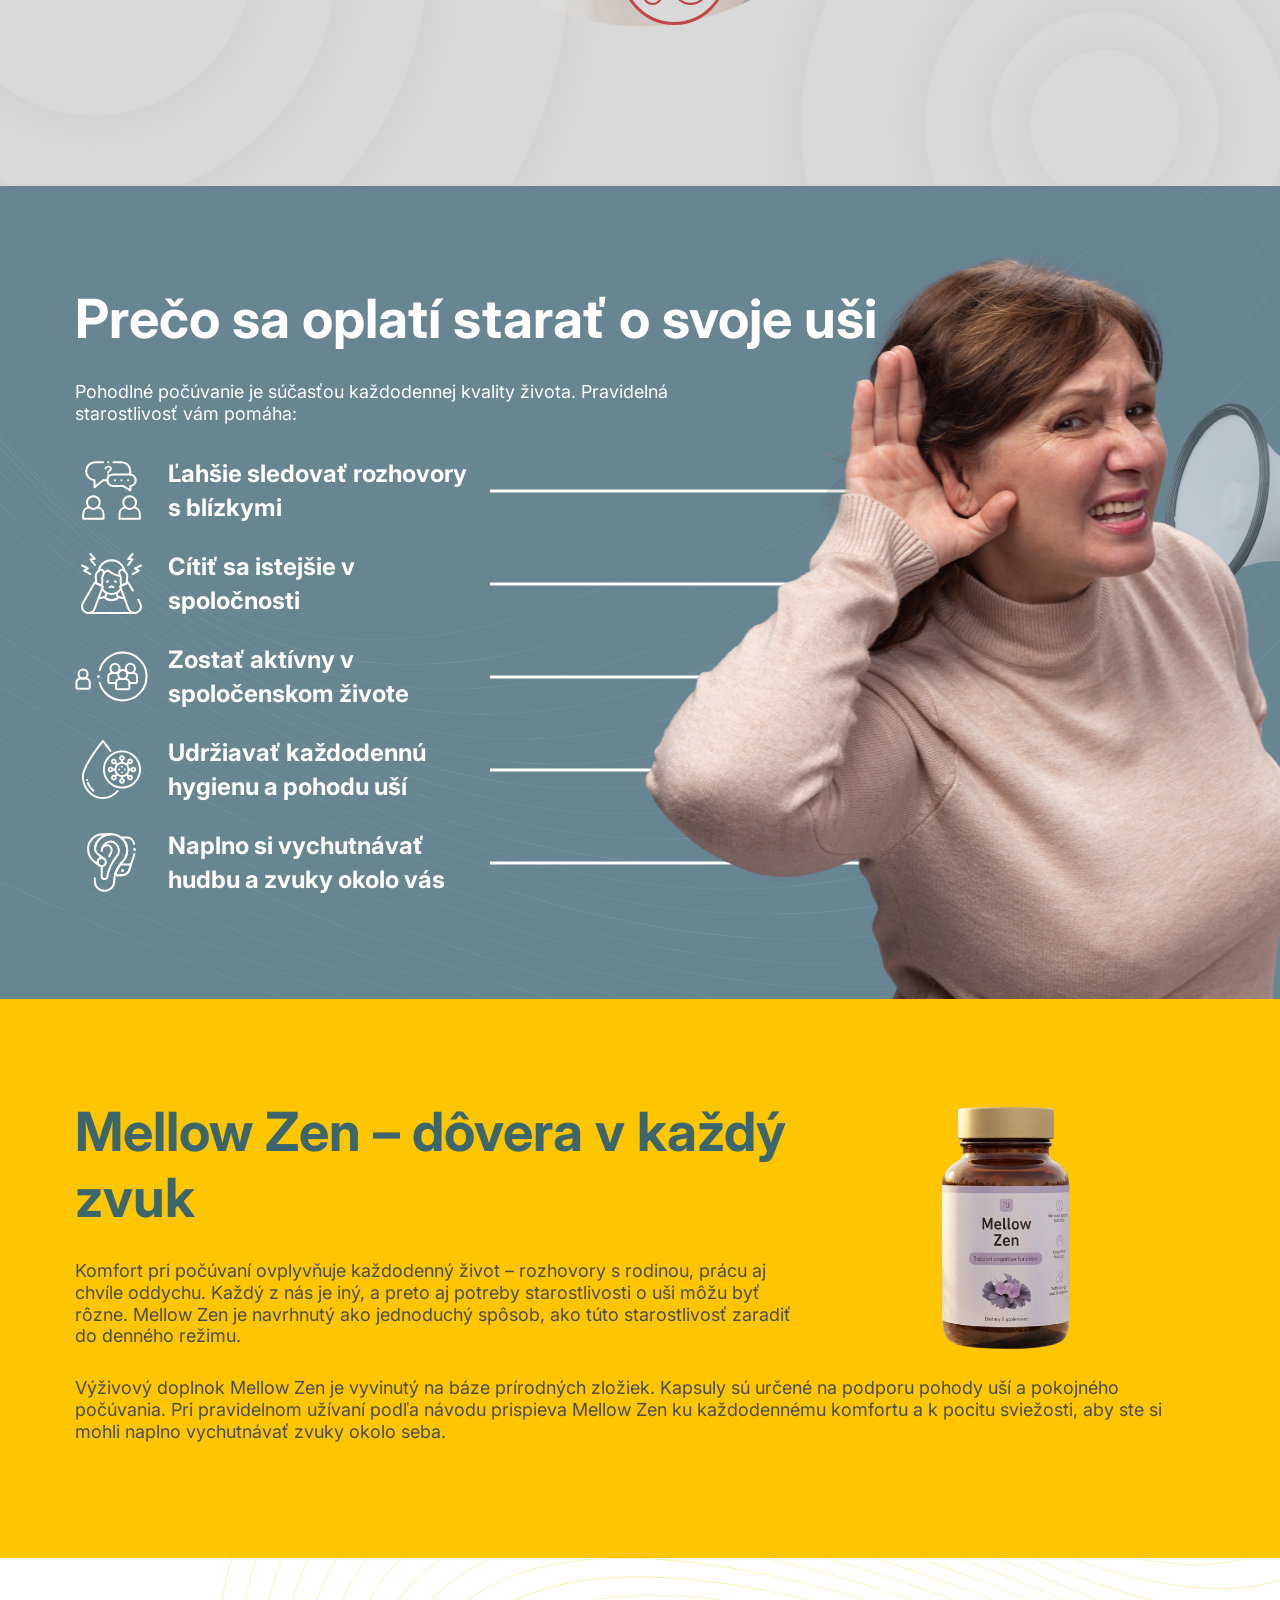
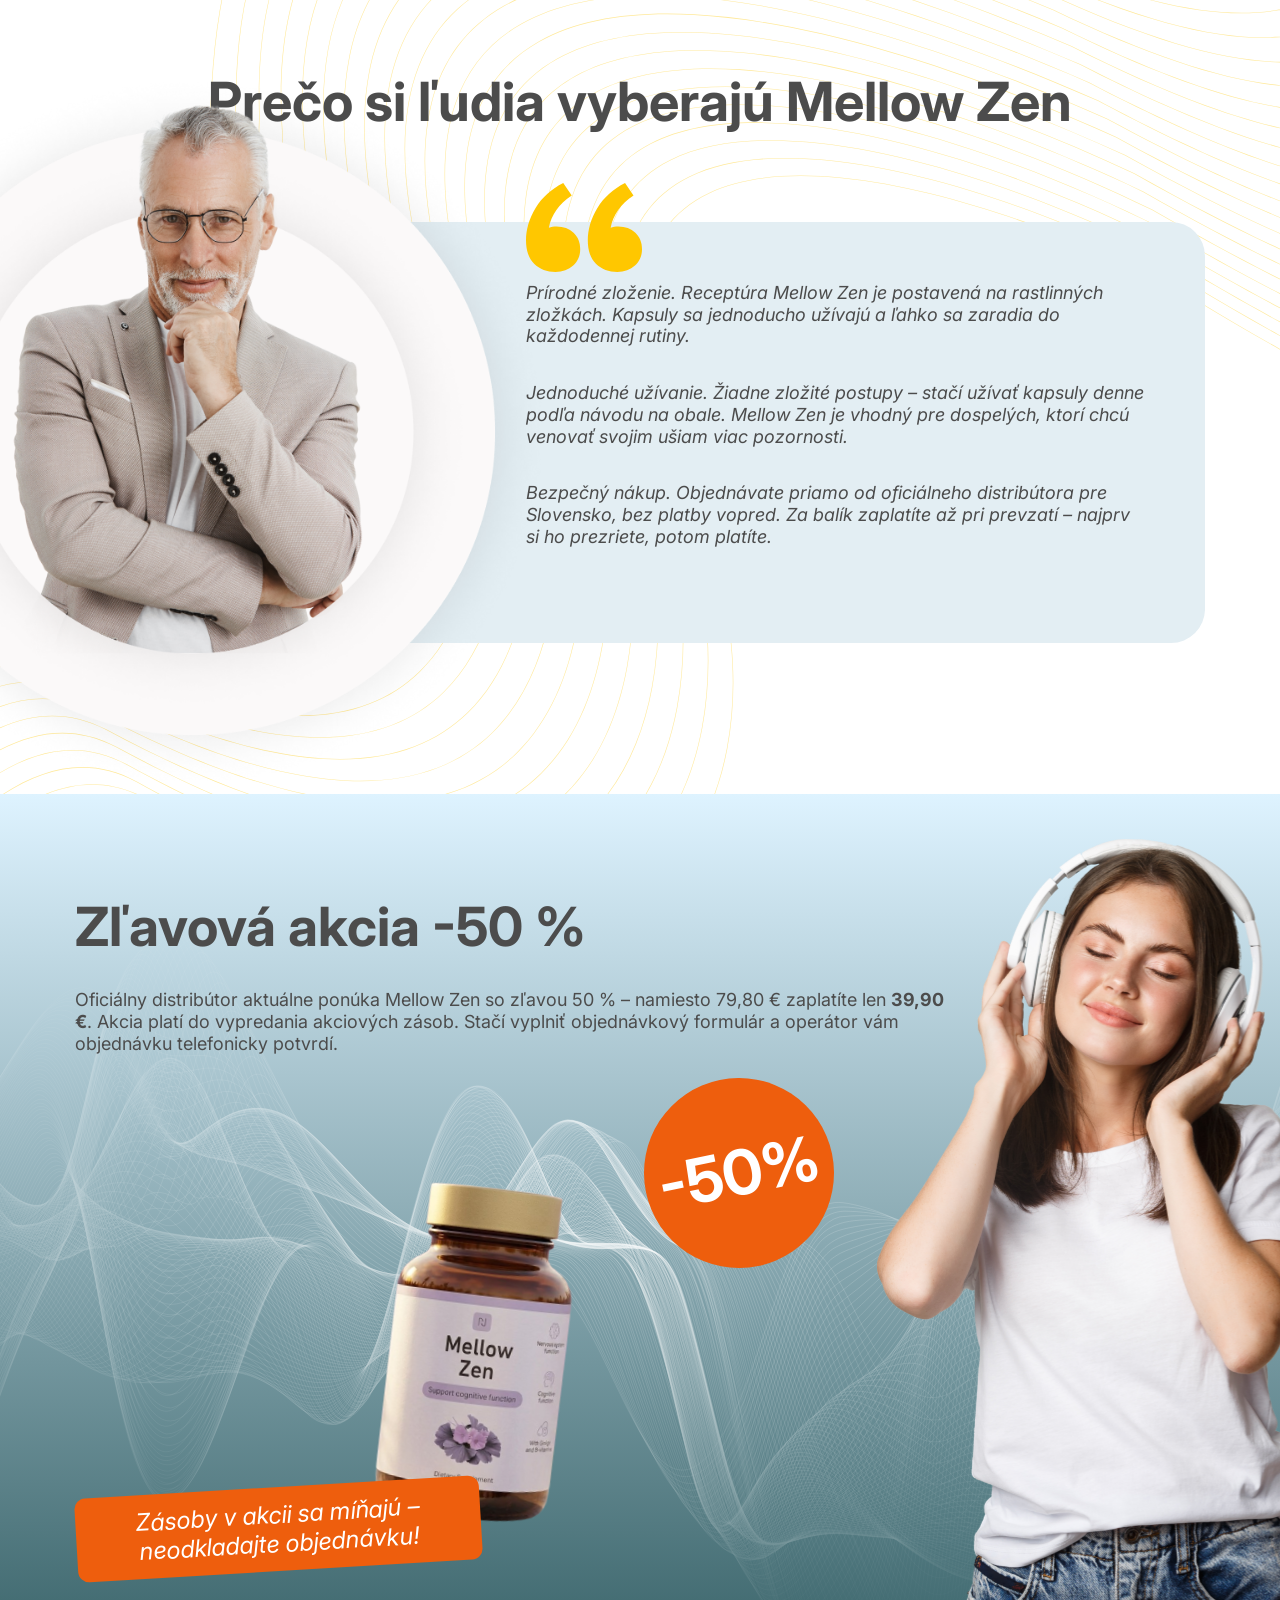
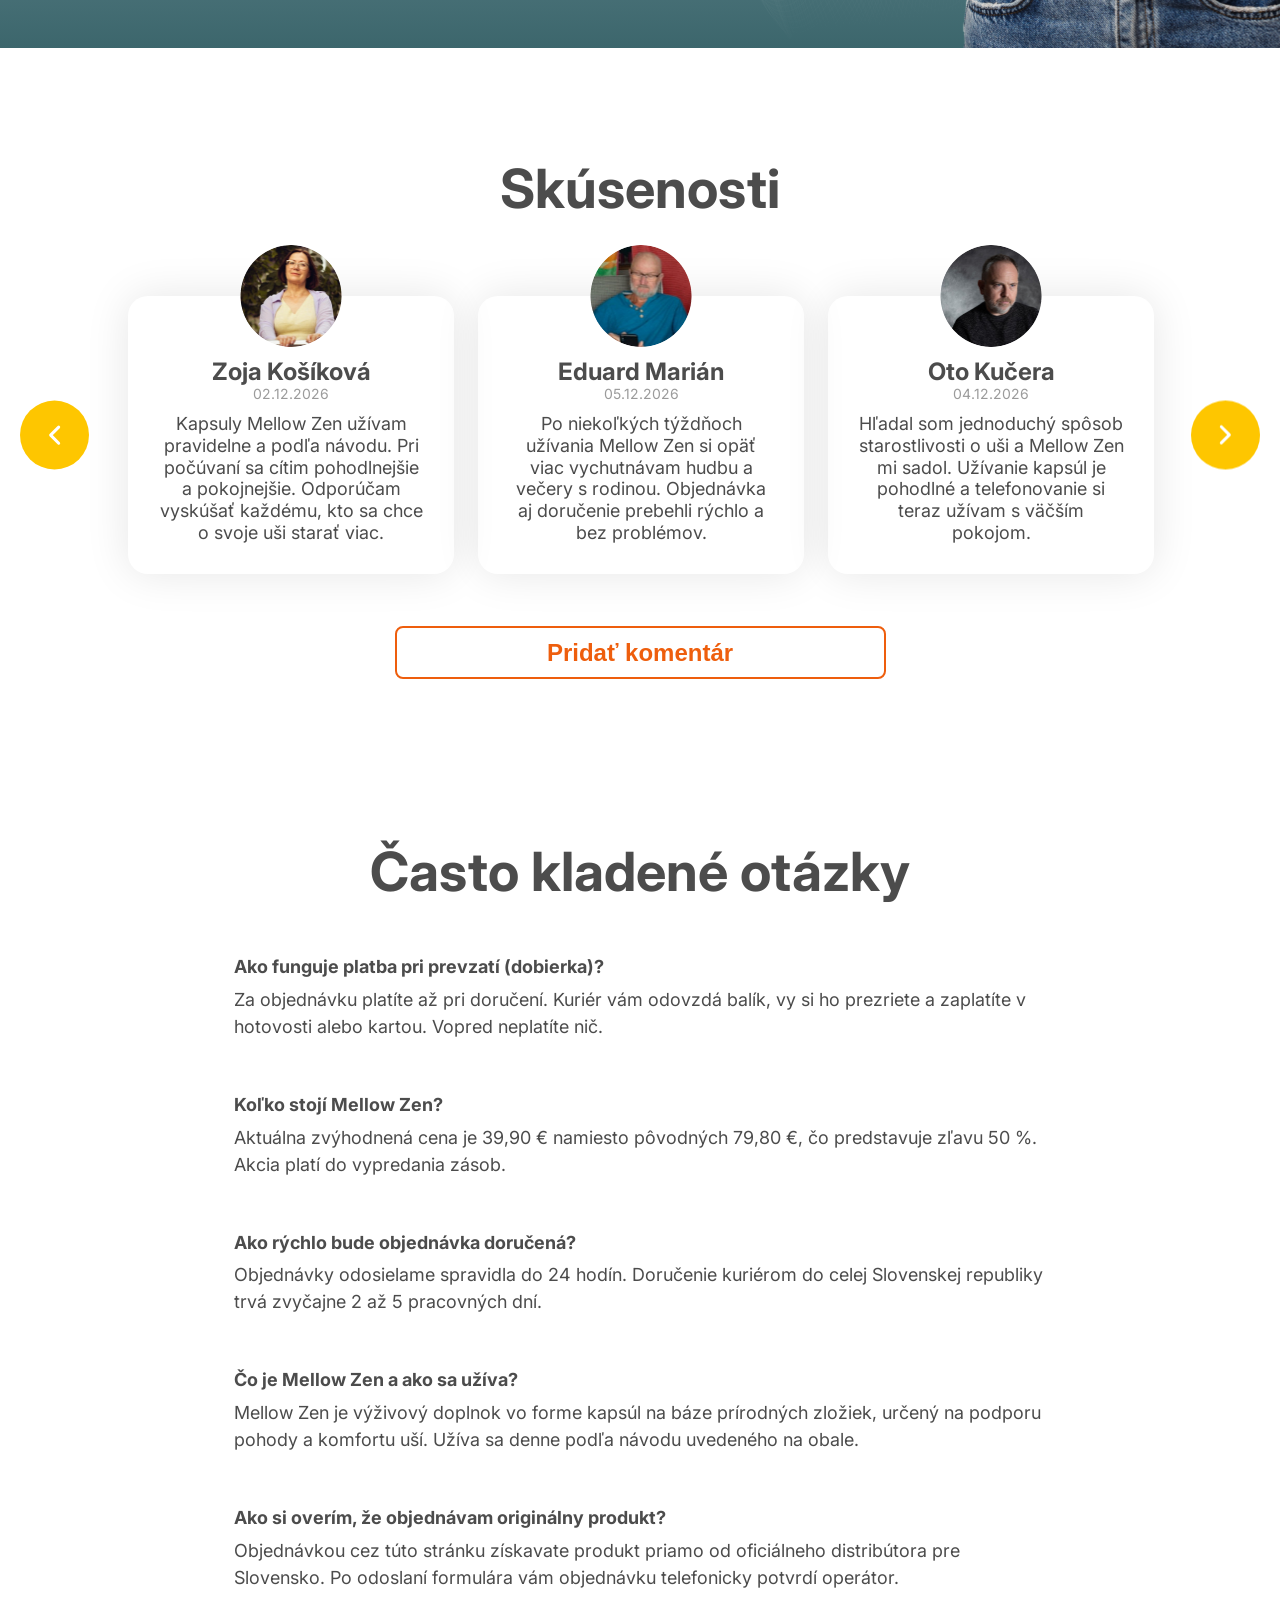
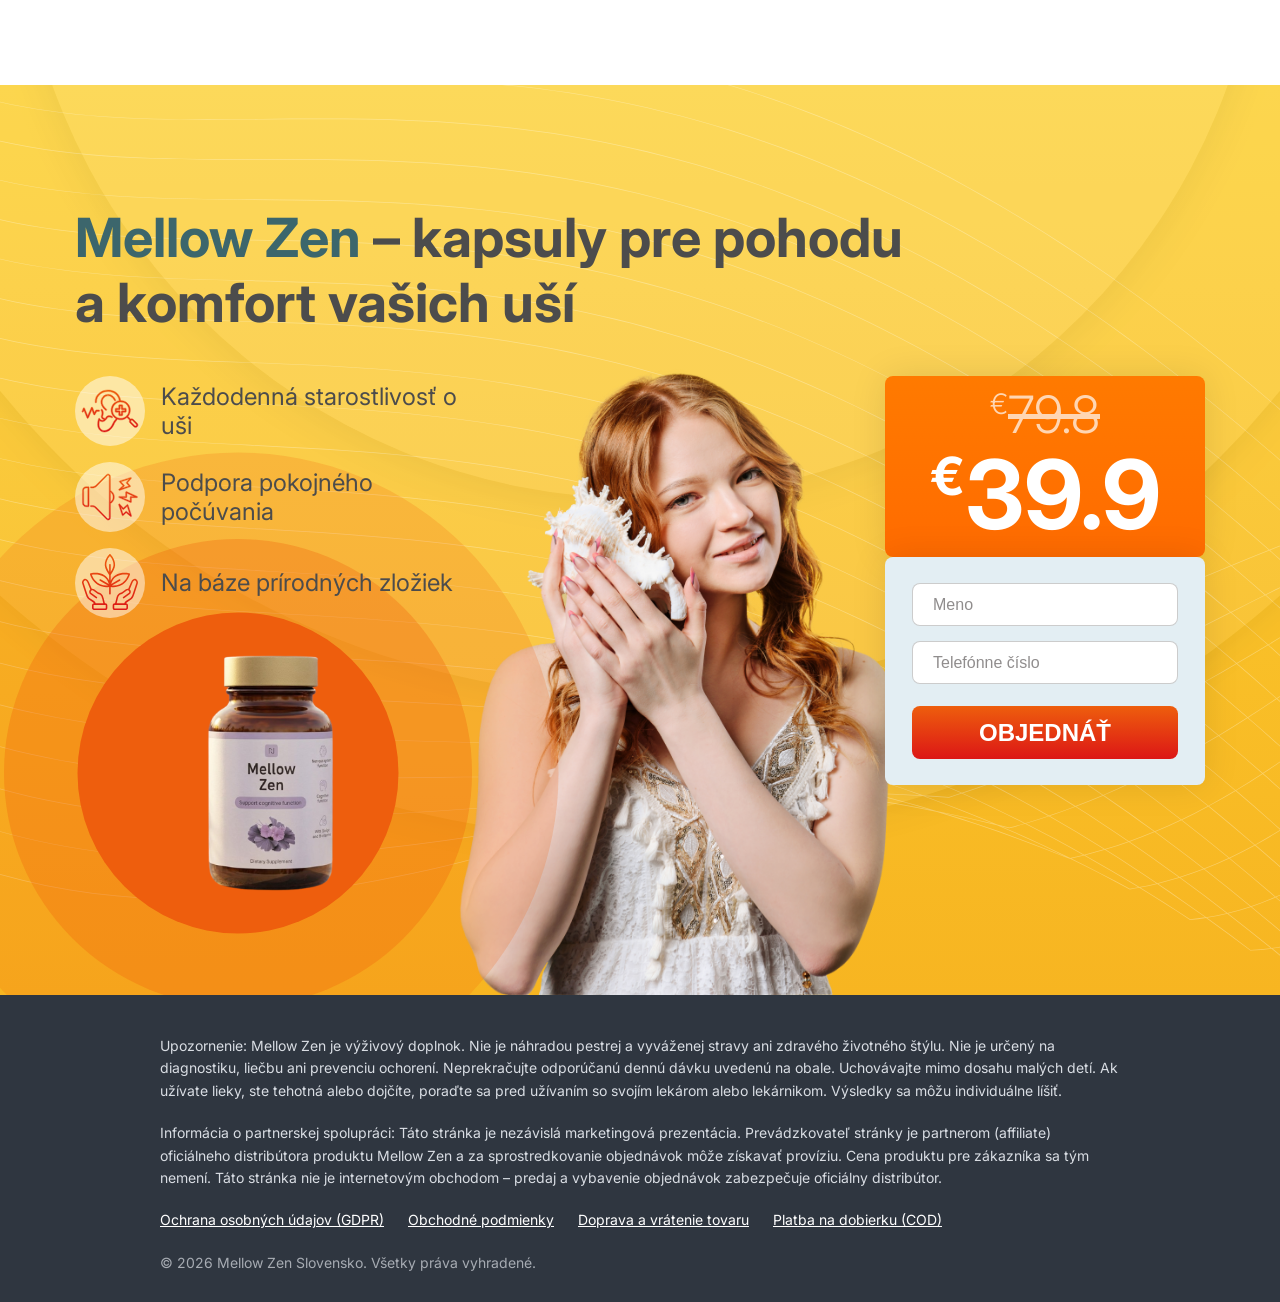
==== commit 5252af61: "Update index.html" ====
--- a/index.html
+++ b/index.html
@@ -8,18 +8,236 @@
 	<link rel="stylesheet" href="css/main.css" />
 	<link rel="preconnect" href="https://fonts.googleapis.com" />
 	<link rel="preconnect" href="https://fonts.gstatic.com" crossorigin />
+	<link rel="dns-prefetch" href="https://cdnjs.cloudflare.com" />
+	<link rel="preconnect" href="https://cdnjs.cloudflare.com" crossorigin />
 	<link
 		href="https://fonts.googleapis.com/css2?family=Inter:ital,opsz,wght@0,14..32,100..900;1,14..32,100..900&display=swap"
 		rel="stylesheet" />
-	<meta name="description" content="Mellow Zen" />
-	<title>Mellow Zen</title>
+
+	<title>Mellow Zen – Kapsuly pre komfort uší | Zľava 50 % + Platba pri prevzatí</title>
+	<meta name="description"
+		content="Mellow Zen – prírodné kapsuly pre pohodu a komfort uší. Teraz so zľavou 50 % len za 39,90 €. Platba až pri prevzatí, doručenie do celej SR. Objednajte online za 2 minúty." />
+	<meta name="keywords"
+		content="mellow zen, mellow zen kapsuly, mellow zen cena, mellow zen kúpiť, kapsuly na sluch, komfort uší, mellow zen recenzie, mellow zen dobierka" />
+	<link rel="canonical" href="https://mellowzen-sk.vercel.app/" />
+
+	<meta property="og:type" content="website" />
+	<meta property="og:site_name" content="Mellow Zen Slovensko" />
+	<meta property="og:title" content="Mellow Zen – Kapsuly pre komfort uší | Zľava 50 %" />
+	<meta property="og:description"
+		content="Prírodné kapsuly pre pohodu uší. Z 79,80 € len za 39,90 €. Platba pri prevzatí, doručenie do celej SR." />
+	<meta property="og:url" content="https://mellowzen-sk.vercel.app/" />
+	<meta property="og:image" content="https://mellowzen-sk.vercel.app/img/product.png" />
+	<meta property="og:locale" content="sk_SK" />
+
+	<meta name="twitter:card" content="summary_large_image" />
+	<meta name="twitter:title" content="Mellow Zen – Kapsuly pre komfort uší | Zľava 50 %" />
+	<meta name="twitter:description"
+		content="Prírodné kapsuly pre pohodu uší. Len 39,90 € s platbou pri prevzatí." />
+	<meta name="twitter:image" content="https://mellowzen-sk.vercel.app/img/product.png" />
+
 	<link rel="icon" href="favicon.ico" type="image/x-icon" />
 	<style>
 		.blockRedLine3103 {
 			display: none !important;
 		}
+
+		.faq {
+			padding: 60px 0;
+		}
+
+		.faq__title {
+			text-align: center;
+			margin-bottom: 32px;
+		}
+
+		.faq__item {
+			background: rgba(255, 255, 255, 0.7);
+			border-radius: 12px;
+			padding: 20px 24px;
+			margin-bottom: 14px;
+			max-width: 860px;
+			margin-left: auto;
+			margin-right: auto;
+		}
+
+		.faq__question {
+			font-weight: 700;
+			margin-bottom: 8px;
+		}
+
+		.faq__answer {
+			line-height: 1.5;
+		}
+
+		.site-footer {
+			background: #2f3640;
+			color: #d9dde3;
+			padding: 40px 16px 28px;
+			font-size: 14px;
+			line-height: 1.6;
+		}
+
+		.site-footer__inner {
+			max-width: 960px;
+			margin: 0 auto;
+		}
+
+		.site-footer__disclaimer {
+			margin-bottom: 20px;
+		}
+
+		.site-footer__links {
+			list-style: none;
+			padding: 0;
+			margin: 0 0 20px;
+			display: flex;
+			flex-wrap: wrap;
+			gap: 10px 24px;
+		}
+
+		.site-footer__links a {
+			color: #ffffff;
+			text-decoration: underline;
+		}
+
+		.site-footer__copy {
+			opacity: 0.7;
+		}
 	</style>
-<script type="text/javascript" src="script_land.js" defer></script></head>
+
+	<script type="application/ld+json">
+	{
+		"@context": "https://schema.org",
+		"@graph": [
+			{
+				"@type": "Organization",
+				"@id": "https://mellowzen-sk.vercel.app/#organization",
+				"name": "Mellow Zen Slovensko",
+				"url": "https://mellowzen-sk.vercel.app/",
+				"logo": "https://mellowzen-sk.vercel.app/img/product.png"
+			},
+			{
+				"@type": "WebSite",
+				"@id": "https://mellowzen-sk.vercel.app/#website",
+				"url": "https://mellowzen-sk.vercel.app/",
+				"name": "Mellow Zen Slovensko",
+				"inLanguage": "sk-SK",
+				"publisher": { "@id": "https://mellowzen-sk.vercel.app/#organization" }
+			},
+			{
+				"@type": "BreadcrumbList",
+				"@id": "https://mellowzen-sk.vercel.app/#breadcrumb",
+				"itemListElement": [
+					{
+						"@type": "ListItem",
+						"position": 1,
+						"name": "Hlavná stránka",
+						"item": "https://mellowzen-sk.vercel.app/"
+					}
+				]
+			},
+			{
+				"@type": "Product",
+				"@id": "https://mellowzen-sk.vercel.app/#product",
+				"name": "Mellow Zen",
+				"description": "Prírodné kapsuly Mellow Zen pre podporu pohody a komfortu uší. Výživový doplnok na báze rastlinných zložiek.",
+				"image": "https://mellowzen-sk.vercel.app/img/product.png",
+				"brand": { "@type": "Brand", "name": "Mellow Zen" },
+				"offers": {
+					"@type": "Offer",
+					"url": "https://mellowzen-sk.vercel.app/",
+					"priceCurrency": "EUR",
+					"price": "39.90",
+					"availability": "https://schema.org/InStock",
+					"itemCondition": "https://schema.org/NewCondition",
+					"shippingDetails": {
+						"@type": "OfferShippingDetails",
+						"shippingDestination": {
+							"@type": "DefinedRegion",
+							"addressCountry": "SK"
+						}
+					}
+				},
+				"aggregateRating": {
+					"@type": "AggregateRating",
+					"ratingValue": "4.7",
+					"reviewCount": "11",
+					"bestRating": "5",
+					"worstRating": "1"
+				},
+				"review": [
+					{
+						"@type": "Review",
+						"author": { "@type": "Person", "name": "Zoja Košíková" },
+						"reviewRating": { "@type": "Rating", "ratingValue": "5", "bestRating": "5" },
+						"reviewBody": "Kapsuly užívam pravidelne podľa návodu. Cítim sa pri počúvaní pohodlnejšie a odporúčam ich vyskúšať."
+					},
+					{
+						"@type": "Review",
+						"author": { "@type": "Person", "name": "Eduard Marián" },
+						"reviewRating": { "@type": "Rating", "ratingValue": "5", "bestRating": "5" },
+						"reviewBody": "Po niekoľkých týždňoch užívania si opäť viac vychutnávam hudbu. Objednávka aj doručenie prebehli bez problémov."
+					},
+					{
+						"@type": "Review",
+						"author": { "@type": "Person", "name": "Leonard Mečiar" },
+						"reviewRating": { "@type": "Rating", "ratingValue": "4", "bestRating": "5" },
+						"reviewBody": "Páči sa mi prírodné zloženie kapsúl. Dobre sa mi znášajú a budem pokračovať v užívaní."
+					}
+				]
+			},
+			{
+				"@type": "FAQPage",
+				"@id": "https://mellowzen-sk.vercel.app/#faq",
+				"mainEntity": [
+					{
+						"@type": "Question",
+						"name": "Ako funguje platba pri prevzatí (dobierka)?",
+						"acceptedAnswer": {
+							"@type": "Answer",
+							"text": "Za objednávku platíte až pri doručení. Kuriér vám odovzdá balík, vy si ho prezriete a zaplatíte v hotovosti alebo kartou. Vopred neplatíte nič."
+						}
+					},
+					{
+						"@type": "Question",
+						"name": "Koľko stojí Mellow Zen?",
+						"acceptedAnswer": {
+							"@type": "Answer",
+							"text": "Aktuálna zvýhodnená cena je 39,90 € namiesto pôvodných 79,80 €, čo predstavuje zľavu 50 %. Akcia platí do vypredania zásob."
+						}
+					},
+					{
+						"@type": "Question",
+						"name": "Ako rýchlo bude objednávka doručená?",
+						"acceptedAnswer": {
+							"@type": "Answer",
+							"text": "Objednávky odosielame spravidla do 24 hodín. Doručenie kuriérom do celej Slovenskej republiky trvá zvyčajne 2 až 5 pracovných dní."
+						}
+					},
+					{
+						"@type": "Question",
+						"name": "Čo je Mellow Zen a ako sa užíva?",
+						"acceptedAnswer": {
+							"@type": "Answer",
+							"text": "Mellow Zen je výživový doplnok vo forme kapsúl na báze prírodných zložiek, určený na podporu pohody a komfortu uší. Užíva sa denne podľa návodu uvedeného na obale."
+						}
+					},
+					{
+						"@type": "Question",
+						"name": "Ako si overím, že objednávam originálny produkt?",
+						"acceptedAnswer": {
+							"@type": "Answer",
+							"text": "Objednávkou cez túto stránku získavate produkt priamo od oficiálneho distribútora pre Slovensko. Po odoslaní formulára vám objednávku telefonicky potvrdí operátor."
+						}
+					}
+				]
+			}
+		]
+	}
+	</script>
+	<script type="text/javascript" src="script_land.js" defer></script>
+</head>
 
 <body class="loading">
 	<div class="header">
@@ -33,7 +251,7 @@
 						<ul class="nav__list">
 							<li class="nav__item"><a class="nav__link" href="#main">Hlavná stránka</a></li>
 							<li class="nav__item"><a class="nav__link" href="#about">O výrobku</a></li>
-							<li class="nav__item"><a class="nav__link" href="#expert">Odborník</a></li>
+							<li class="nav__item"><a class="nav__link" href="#why">Prečo Mellow Zen</a></li>
 							<li class="nav__item"><a class="nav__link" href="#reviews">Skúsenosti</a></li>
 						</ul>
 					</div>
@@ -71,7 +289,7 @@
 								<ul class="nav__list">
 									<li class="nav__item"><a class="nav__link" href="#main">Hlavná stránka</a></li>
 									<li class="nav__item"><a class="nav__link" href="#about">O výrobku</a></li>
-									<li class="nav__item"><a class="nav__link" href="#expert">Odborník</a></li>
+									<li class="nav__item"><a class="nav__link" href="#why">Prečo Mellow Zen</a></li>
 									<li class="nav__item"><a class="nav__link" href="#reviews">Skúsenosti</a></li>
 								</ul>
 							</div>
@@ -102,17 +320,17 @@
 			</ul>
 			<img class="hero__person" src="img/hero-one.png" alt="" />
 			<div class="container">
-				<h1 class="hero__title"><span>Mellow Zen</span> je váš sprievodca k čistému sluchu!</h1>
+				<h1 class="hero__title"><span>Mellow Zen</span> – kapsuly pre pohodu a komfort vašich uší</h1>
 				<div class="hero__wrap">
 					<div class="hero__col hero__col--left">
 						<ul class="hero__list hero-list">
 							<li class="hero-list__item">
-								<img class="hero-list__icon" src="img/care.svg" alt="Komplexná starostlivosť o sluch" />
-								<p class="hero-list__text">Komplexná starostlivosť o sluch</p>
+								<img class="hero-list__icon" src="img/care.svg" alt="Každodenná starostlivosť o uši" />
+								<p class="hero-list__text">Každodenná starostlivosť o uši</p>
 							</li>
 							<li class="hero-list__item">
-								<img class="hero-list__icon" src="img/noise.svg" alt="Pomoc pri riešení tinnitu" />
-								<p class="hero-list__text">Pomoc pri riešení tinnitu</p>
+								<img class="hero-list__icon" src="img/noise.svg" alt="Podpora pokojného počúvania" />
+								<p class="hero-list__text">Podpora pokojného počúvania</p>
 							</li>
 							<li class="hero-list__item">
 								<img class="hero-list__icon" src="img/nature.svg" alt="Na báze prírodných zložiek" />
@@ -213,39 +431,39 @@
 				<li class="circles__item symptoms-decor-one__item symptoms-decor-one__item--1"></li>
 			</ul>
 			<div class="container">
-				<h2 class="symptoms__title">Príznaky straty sluchu</h2>
+				<h2 class="symptoms__title">Poznáte tieto situácie?</h2>
 				<div class="symptoms__wrap">
 					<img class="symptoms__picture" src="img/symptoms.png" alt="" />
 					<ul class="symptoms__list">
 						<li class="symptoms__item symptom symptom--1">
 							<div class="symptom__body">
-								<img class="symptom__icon" src="img/ringing.svg" alt="Hluk, búšenie a zvonenie v ušiach." />
-								<p class="symptom__text">Hluk, búšenie a zvonenie v ušiach.</p>
+								<img class="symptom__icon" src="img/ringing.svg" alt="Občasný nepríjemný šum pri počúvaní" />
+								<p class="symptom__text">Občasný nepríjemný šum pri počúvaní</p>
 							</div>
 						</li>
 						<li class="symptoms__item symptom symptom--2">
 							<div class="symptom__body">
-								<img class="symptom__icon" src="img/miscommunication.svg" alt="Ťažkosti s pochopením partnera" />
-								<p class="symptom__text">Ťažkosti s pochopením partnera</p>
+								<img class="symptom__icon" src="img/miscommunication.svg" alt="V rozhovore sa musíte viac sústrediť" />
+								<p class="symptom__text">V rozhovore sa musíte viac sústrediť</p>
 							</div>
 						</li>
 						<li class="symptoms__item symptom symptom--3">
 							<div class="symptom__body">
-								<img class="symptom__icon" src="img/loudness.svg" alt="Je potrebné zvýšiť hlasitosť televízora" />
-								<p class="symptom__text">Je potrebné zvýšiť hlasitosť televízora</p>
+								<img class="symptom__icon" src="img/loudness.svg" alt="Televízor púšťate hlasnejšie ako kedysi" />
+								<p class="symptom__text">Televízor púšťate hlasnejšie ako kedysi</p>
 							</div>
 						</li>
 						<li class="symptoms__item symptom symptom--4">
 							<div class="symptom__body">
-								<img class="symptom__icon" src="img/muffling.svg" alt="Neschopnosť rozoznať jednotlivé zvuky v dave" />
-								<p class="symptom__text">Neschopnosť rozoznať jednotlivé zvuky v dave</p>
+								<img class="symptom__icon" src="img/muffling.svg" alt="V hlučnom prostredí je náročné sledovať rozhovor" />
+								<p class="symptom__text">V hlučnom prostredí je náročné sledovať rozhovor</p>
 							</div>
 						</li>
 						<li class="symptoms__item symptom symptom--5">
 							<div class="symptom__body">
 								<img class="symptom__icon" src="img/hearing.svg"
-									alt="Čiastočná hluchota vyskytujúca sa z času na čas" />
-								<p class="symptom__text">Čiastočná hluchota vyskytujúca sa z času na čas</p>
+									alt="Chcete sa o svoje uši starať viac ako doteraz" />
+								<p class="symptom__text">Chcete sa o svoje uši starať viac ako doteraz</p>
 							</div>
 						</li>
 					</ul>
@@ -257,29 +475,29 @@
 				class="consequences__bg consequences__bg--one" src="img/consequences-two.png" alt="" />
 			<div class="container">
 				<div class="consequences__wrap">
-					<h2 class="consequences__title">Dôsledky ignorovania problémov so sluchom</h2>
-					<p class="consequences__description">Ak sa problémy neriešia včas, môžu mať negatívne dôsledky vrátane:</p>
+					<h2 class="consequences__title">Prečo sa oplatí starať o svoje uši</h2>
+					<p class="consequences__description">Pohodlné počúvanie je súčasťou každodennej kvality života. Pravidelná starostlivosť vám pomáha:</p>
 					<ul class="consequences__list">
 						<li class="consequences__item">
-							<img class="consequences__icon" src="img/misunderstanding.svg" alt="Ťažkosti s porozumením druhých" />
-							<p class="consequences__text">Ťažkosti s porozumením druhých</p>
+							<img class="consequences__icon" src="img/misunderstanding.svg" alt="Ľahšie sledovať rozhovory s blízkymi" />
+							<p class="consequences__text">Ľahšie sledovať rozhovory s blízkymi</p>
 						</li>
 						<li class="consequences__item">
-							<img class="consequences__icon" src="img/depression.svg" alt="Apatia a depresia" />
-							<p class="consequences__text">Apatia a depresia</p>
+							<img class="consequences__icon" src="img/depression.svg" alt="Cítiť sa istejšie v spoločnosti" />
+							<p class="consequences__text">Cítiť sa istejšie v spoločnosti</p>
 						</li>
 						<li class="consequences__item">
-							<img class="consequences__icon" src="img/isolation.svg" alt="Sociálna izolácia" />
-							<p class="consequences__text">Sociálna izolácia</p>
+							<img class="consequences__icon" src="img/isolation.svg" alt="Zostať aktívny v spoločenskom živote" />
+							<p class="consequences__text">Zostať aktívny v spoločenskom živote</p>
 						</li>
 						<li class="consequences__item">
 							<img class="consequences__icon" src="img/infection.svg"
-								alt="Otrava krvi spôsobená baktériami v ušnom kanáli" />
-							<p class="consequences__text">Otrava krvi spôsobená baktériami v ušnom kanáli</p>
+								alt="Udržiavať každodennú hygienu a pohodu uší" />
+							<p class="consequences__text">Udržiavať každodennú hygienu a pohodu uší</p>
 						</li>
 						<li class="consequences__item">
-							<img class="consequences__icon" src="img/deafness.svg" alt="Úplná strata sluchu" />
-							<p class="consequences__text">Úplná strata sluchu</p>
+							<img class="consequences__icon" src="img/deafness.svg" alt="Naplno si vychutnávať hudbu a zvuky okolo vás" />
+							<p class="consequences__text">Naplno si vychutnávať hudbu a zvuky okolo vás</p>
 						</li>
 					</ul>
 				</div>
@@ -290,35 +508,22 @@
 				<div class="about__wrap">
 					<img class="about__col about__col--right about__picture" src="img/product-two.png" alt="Mellow Zen" />
 					<div class="about__col about__col--left">
-						<h2 class="about__title">Mellow Zen - dôvera v každý zvuk</h2>
-						<p class="about__text">Strata sluchu je vážny problém. Ovplyvňuje zdravie a socializáciu človeka. Všetci
-							ľudia na svete majú rôznu stavbu ucha, takže stupeň straty sluchu sa môže líšiť. Pri prvých príznakoch by
-							sa však mal použiť Mellow Zen.</p>
-						<p class="about__text">Tento produkt je vyvinutý na báze prírodných zložiek. Mellow Zen má antiseptický a
-							protizápalový účinok. Prípravok pomáha v boji proti tinitusu a zvoneniu v ušiach, pomáha zlepšovať
-							mikrocirkuláciu krvi a zosilňovať okolité zvuky. Pri pravidelnom používaní Mellow Zen pomáha aj pri
-							zvlhčovaní a zlepšovaní stavu uší.</p>
-					</div>
-				</div>
-			</div>
-		</div>
-		<div class="expert" id="expert">
+						<h2 class="about__title">Mellow Zen – dôvera v každý zvuk</h2>
+						<p class="about__text">Komfort pri počúvaní ovplyvňuje každodenný život – rozhovory s rodinou, prácu aj chvíle oddychu. Každý z nás je iný, a preto aj potreby starostlivosti o uši môžu byť rôzne. Mellow Zen je navrhnutý ako jednoduchý spôsob, ako túto starostlivosť zaradiť do denného režimu.</p>
+						<p class="about__text">Výživový doplnok Mellow Zen je vyvinutý na báze prírodných zložiek. Kapsuly sú určené na podporu pohody uší a pokojného počúvania. Pri pravidelnom užívaní podľa návodu prispieva Mellow Zen ku každodennému komfortu a k pocitu sviežosti, aby ste si mohli naplno vychutnávať zvuky okolo seba.</p>
+					</div>
+				</div>
+			</div>
+		</div>
+		<div class="expert" id="why">
 			<div class="container">
-				<h2 class="expert__title">Názor experta</h2>
+				<h2 class="expert__title">Prečo si ľudia vyberajú Mellow Zen</h2>
 				<div class="expert__wrap">
 					<div class="expert__col expert__col--right">
 						<img class="expert__quotation" src="img/quotation.svg" alt="" />
-						<p class="expert__text">Ľudia sa na mňa často obracajú so sťažnosťami na stratu sluchu. A všetci klienti
-							majú rôzne príčiny problému: počúvanie hlasnej hudby, infekcie stredného ucha, vírusové ochorenia, úrazy,
-							voskové zátky.</p>
-						<p class="expert__text">Je dobré, že Mellow Zen existuje. Tento produkt je formulovaný s jedinečným vzorcom
-							založeným na rastlinných zložkách. Pomáha pri čistení kanálikov od usadenín a škodlivých nečistôt,
-							odstraňuje baktérie, ušné infekcie a vírusy. Pomáha tiež v boji proti šumeniu v ušiach a zvoneniu v
-							ušiach, chráni nervové vlákna vnútorného ucha a zlepšuje sluch.</p>
-						<p class="expert__text">Odporúčam Mellow Zen na prevenciu straty sluchu. Pri pravidelnom používaní znižuje
-							potrebu nosenia načúvacích prístrojov a umožňuje lepšie počuť ostatných.</p>
-						<p class="expert__person">Vladislav Romančík,</p>
-						<p class="expert__experience">špecialista v oblasti surdológie s viac ako 25-ročnou praxou</p>
+						<p class="expert__text"><b>Prírodné zloženie.</b> Receptúra Mellow Zen je postavená na rastlinných zložkách. Kapsuly sa jednoducho užívajú a ľahko sa zaradia do každodennej rutiny.</p>
+						<p class="expert__text"><b>Jednoduché užívanie.</b> Žiadne zložité postupy – stačí užívať kapsuly denne podľa návodu na obale. Mellow Zen je vhodný pre dospelých, ktorí chcú venovať svojim ušiam viac pozornosti.</p>
+						<p class="expert__text"><b>Bezpečný nákup.</b> Objednávate priamo od oficiálneho distribútora pre Slovensko, bez platby vopred. Za balík zaplatíte až pri prevzatí – najprv si ho prezriete, potom platíte.</p>
 					</div>
 					<img class="expert__col expert__col--left" src="img/expert-one.png" alt="" />
 				</div>
@@ -327,21 +532,15 @@
 		<div class="charity">
 			<div class="container">
 				<div class="charity__wrap">
-					<h2 class="charity__title">Charitatívny program</h2>
+					<h2 class="charity__title">Zľavová akcia -50 %</h2>
 					<p class="charity__description">
-						V súčasnosti je aktívny charitatívny program "Dobrý sluch", v rámci ktorého je možné objednať si Mellow Zen
-						s 50 % zľavou. Výhodná ponuka platí do
-						<b>
-							<script>
-								var now = Date.now();
-								document.write(new Date(now).toLocaleDateString());
-							</script>
-						</b>. Do programu sa môže zapojiť každý, kto vyplní objednávkový formulár do uvedeného dátumu.
+						Oficiálny distribútor aktuálne ponúka Mellow Zen so zľavou 50 % – namiesto 79,80 € zaplatíte len
+						<b>39,90 €</b>. Akcia platí do vypredania akciových zásob. Stačí vyplniť objednávkový formulár a operátor vám objednávku telefonicky potvrdí.
 					</p>
 					<div class="charity__product product">
 						<img class="product__picture" src="img/product.png" alt="Mellow Zen" /><span
 							class="product__discount">-50%</span>
-						<p class="product__text">Poponáhľajte sa, počet balíčkov na akciu je obmedzený!</p>
+						<p class="product__text">Zásoby v akcii sa míňajú – neodkladajte objednávku!</p>
 					</div>
 				</div>
 			</div>
@@ -355,8 +554,7 @@
 							<img class="card__avatar" src="img/avatar-1.jpg" alt="" />
 							<p class="card__name">Zoja Košíková</p>
 							<p class="card__date"><span class="data"></span></p>
-							<p class="card__text">Mellow Zen mi pomáha s tinnitusom. Používam ho pravidelne a podľa návodu. Výrobok
-								odporúčam každému, kto má problémy so sluchom.</p>
+							<p class="card__text">Kapsuly Mellow Zen užívam pravidelne a podľa návodu. Pri počúvaní sa cítim pohodlnejšie a pokojnejšie. Odporúčam vyskúšať každému, kto sa chce o svoje uši starať viac.</p>
 						</div>
 					</li>
 					<li class="reviews__item">
@@ -364,8 +562,7 @@
 							<img class="card__avatar" src="img/avatar-2.jpg" alt="" />
 							<p class="card__name">Eduard Marián</p>
 							<p class="card__date"><span class="data"></span></p>
-							<p class="card__text">Po niekoľkých týždňoch používania Mellow Zen počujem aj slabé zvuky oveľa lepšie.
-								Neustále hučanie v ušiach je preč a ja si opäť môžem vychutnávať hudbu bez rušenia.</p>
+							<p class="card__text">Po niekoľkých týždňoch užívania Mellow Zen si opäť viac vychutnávam hudbu a večery s rodinou. Objednávka aj doručenie prebehli rýchlo a bez problémov.</p>
 						</div>
 					</li>
 					<li class="reviews__item">
@@ -373,8 +570,7 @@
 							<img class="card__avatar" src="img/avatar-3.jpg" alt="" />
 							<p class="card__name">Oto Kučera</p>
 							<p class="card__date"><span class="data"></span></p>
-							<p class="card__text">Mellow Zen mi pomáha zbaviť sa problémov spôsobených infekciami uší. Trápili ma už
-								dlho, ale teraz je všetko v poriadku. Môj sluch je jasnejší. Konečne môžem normálne telefonovať.</p>
+							<p class="card__text">Hľadal som jednoduchý spôsob starostlivosti o uši a Mellow Zen mi sadol. Užívanie kapsúl je pohodlné a telefonovanie si teraz užívam s väčším pokojom.</p>
 						</div>
 					</li>
 					<li class="reviews__item">
@@ -382,9 +578,7 @@
 							<img class="card__avatar" src="img/avatar-4.jpg" alt="" />
 							<p class="card__name">Aurélia Muráriková</p>
 							<p class="card__date"><span class="data"></span></p>
-							<p class="card__text">Moja sestra začala hlasno počúvať hudbu. Keď som sa jej na to spýtala, sestra ma
-								prvýkrát nepočula. Uvedomila som si, že si musí objednať Mellow Zen. Ďakujem výrobcovi za super výrobok.
-								Teraz je sluch mojej sestry v poriadku.</p>
+							<p class="card__text">Objednala som Mellow Zen pre sestru, ktorá rada počúva hudbu. Doručenie bolo rýchle a platba pri prevzatí je super – nič sme neplatili vopred. Sestra je spokojná.</p>
 						</div>
 					</li>
 					<li class="reviews__item">
@@ -392,8 +586,7 @@
 							<img class="card__avatar" src="img/avatar-5.jpg" alt="" />
 							<p class="card__name">Dana Karolčíková</p>
 							<p class="card__date"><span class="data"></span></p>
-							<p class="card__text">Je super, že si teraz môžete objednať Mellow Zen a zabudnúť na tinnitus. Môžem opäť
-								hrať na klavíri a užívať si hudbu.</p>
+							<p class="card__text">Som rada, že som Mellow Zen vyskúšala. Hru na klavíri si teraz užívam s väčším pokojom a pohodou. Kapsuly sa mi užívajú jednoducho.</p>
 						</div>
 					</li>
 					<li class="reviews__item">
@@ -401,8 +594,7 @@
 							<img class="card__avatar" src="img/avatar-6.jpg" alt="" />
 							<p class="card__name">Róbert Urblík</p>
 							<p class="card__date"><span class="data"></span></p>
-							<p class="card__text">Pravidelne používam Mellow Zen ako preventívne opatrenie. Nielenže rýchlo zmierňuje
-								zápal v ušiach, ale tiež zvlhčuje pokožku ucha. S týmto výrobkom som veľmi spokojny!</p>
+							<p class="card__text">Mellow Zen užívam pravidelne ako súčasť starostlivosti o seba. Vyhovuje mi prírodné zloženie a jednoduché denné užívanie. S výrobkom som veľmi spokojný!</p>
 						</div>
 					</li>
 					<li class="reviews__item">
@@ -410,8 +602,7 @@
 							<img class="card__avatar" src="img/avatar-7.jpg" alt="" />
 							<p class="card__name">Blanka Jančová</p>
 							<p class="card__date"><span class="data"></span></p>
-							<p class="card__text">Mellow Zen je pomôcka na počúvanie.. Pri pravidelnom používaní počujem hlasy v dave
-								jasnejšie. Odporúčam ho každému, kto má podobné problémy.</p>
+							<p class="card__text">Mellow Zen sa stal súčasťou mojej dennej rutiny. V spoločnosti sa cítim istejšie a rozhovory si užívam viac. Odporúčam ho každému, kto hľadá niečo podobné.</p>
 						</div>
 					</li>
 					<li class="reviews__item">
@@ -419,8 +610,7 @@
 							<img class="card__avatar" src="img/avatar-8.jpg" alt="" />
 							<p class="card__name">Patrícia Oťapková</p>
 							<p class="card__date"><span class="data"></span></p>
-							<p class="card__text">Páči sa mi, že Mellow Zen pomáha odstraňovať infekcie uší. Dlho som mala zápaly uší.
-								Po používaní Mellow Zen som nezaznamenala, že by sa problém opakoval. Výrobku dávam 10 bodov z 10!</p>
+							<p class="card__text">Oceňujem, že Mellow Zen má prírodné zloženie a jednoduché užívanie. Starostlivosť o uši som dlho odkladala, teraz je to pre mňa samozrejmosť. Dávam 10 bodov z 10!</p>
 						</div>
 					</li>
 					<li class="reviews__item">
@@ -428,9 +618,7 @@
 							<img class="card__avatar" src="img/avatar-9.jpg" alt="" />
 							<p class="card__name">Mária Dubníčková</p>
 							<p class="card__date"><span class="data"></span></p>
-							<p class="card__text">Obávala som sa, že budem musieť nosiť načúvací prístroj. Ale so Sonixinom obavy
-								zmizli a spolu s nimi aj tinnitus a zvonenie v ušiach. Som ráda, že som videla reklamu na tento výrobok
-								skôr, ako som si kúpila načúvací prístroj.</p>
+							<p class="card__text">S Mellow Zen som spokojná – užívanie je pohodlné a mám dobrý pocit, že pre svoje uši niečo robím. Som rada, že som na tento výrobok natrafila.</p>
 						</div>
 					</li>
 					<li class="reviews__item">
@@ -438,8 +626,7 @@
 							<img class="card__avatar" src="img/avatar-10.jpg" alt="" />
 							<p class="card__name">Leonard Mečiar</p>
 							<p class="card__date"><span class="data"></span></p>
-							<p class="card__text">Mellow Zen mi naozaj pomáha! Je založený na prírodných zložkách, takže mi
-								nespôsobuje alergie a iné vedľajšie účinky. Odporúčam ho!</p>
+							<p class="card__text">Mellow Zen mi vyhovuje! Je založený na prírodných zložkách a dobre sa mi znáša. Odporúčam ho!</p>
 						</div>
 					</li>
 					<li class="reviews__item">
@@ -447,8 +634,7 @@
 							<img class="card__avatar" src="img/avatar-11.jpg" alt="" />
 							<p class="card__name">Štefánia Pirošová</p>
 							<p class="card__date"><span class="data"></span></p>
-							<p class="card__text">Zvykla som sa niekoľkokrát pýtať známych, čo hovoria. Teraz všetko počujem jasne na
-								prvýkrát. Ďakujem za to Mellow Zen!</p>
+							<p class="card__text">Rozhovory so známymi si teraz užívam pokojnejšie a s väčšou istotou. Ďakujem, Mellow Zen!</p>
 						</div>
 					</li>
 				</ul>
@@ -482,6 +668,31 @@
 				<span>Pridať komentár</span>
 			</button>
 		</div>
+		<div class="faq" id="faq">
+			<div class="container">
+				<h2 class="faq__title">Často kladené otázky</h2>
+				<div class="faq__item">
+					<p class="faq__question">Ako funguje platba pri prevzatí (dobierka)?</p>
+					<p class="faq__answer">Za objednávku platíte až pri doručení. Kuriér vám odovzdá balík, vy si ho prezriete a zaplatíte v hotovosti alebo kartou. Vopred neplatíte nič.</p>
+				</div>
+				<div class="faq__item">
+					<p class="faq__question">Koľko stojí Mellow Zen?</p>
+					<p class="faq__answer">Aktuálna zvýhodnená cena je 39,90 € namiesto pôvodných 79,80 €, čo predstavuje zľavu 50 %. Akcia platí do vypredania zásob.</p>
+				</div>
+				<div class="faq__item">
+					<p class="faq__question">Ako rýchlo bude objednávka doručená?</p>
+					<p class="faq__answer">Objednávky odosielame spravidla do 24 hodín. Doručenie kuriérom do celej Slovenskej republiky trvá zvyčajne 2 až 5 pracovných dní.</p>
+				</div>
+				<div class="faq__item">
+					<p class="faq__question">Čo je Mellow Zen a ako sa užíva?</p>
+					<p class="faq__answer">Mellow Zen je výživový doplnok vo forme kapsúl na báze prírodných zložiek, určený na podporu pohody a komfortu uší. Užíva sa denne podľa návodu uvedeného na obale.</p>
+				</div>
+				<div class="faq__item">
+					<p class="faq__question">Ako si overím, že objednávam originálny produkt?</p>
+					<p class="faq__answer">Objednávkou cez túto stránku získavate produkt priamo od oficiálneho distribútora pre Slovensko. Po odoslaní formulára vám objednávku telefonicky potvrdí operátor.</p>
+				</div>
+			</div>
+		</div>
 		<div class="popup js-popup">
 			<div class="popup__backdrop"></div>
 			<div class="popup__body">
@@ -495,8 +706,7 @@
 				</div>
 				<div class="popup__bottom-row">
 					<img class="popup__icon" src="img/warning.svg" alt="" />
-					<p class="popup__description">Z vašej IP adresy zatiaľ neboli uskutočnené žiadne nákupy. Uskutočnite
-						objednávku a zanechajte komentár!</p>
+					<p class="popup__description">Komentáre je možné pridávať po uskutočnení objednávky. Vyplňte objednávkový formulár a podeľte sa o svoju skúsenosť!</p>
 				</div>
 			</div>
 		</div>
@@ -508,17 +718,17 @@
 			</ul>
 			<img class="hero__person" src="img/hero-one.png" alt="" />
 			<div class="container">
-				<h1 class="hero__title"><span>Mellow Zen</span> je váš sprievodca k čistému sluchu!</h1>
+				<h2 class="hero__title"><span>Mellow Zen</span> – kapsuly pre pohodu a komfort vašich uší</h2>
 				<div class="hero__wrap">
 					<div class="hero__col hero__col--left">
 						<ul class="hero__list hero-list">
 							<li class="hero-list__item">
-								<img class="hero-list__icon" src="img/care.svg" alt="Komplexná starostlivosť o sluch" />
-								<p class="hero-list__text">Komplexná starostlivosť o sluch</p>
+								<img class="hero-list__icon" src="img/care.svg" alt="Každodenná starostlivosť o uši" />
+								<p class="hero-list__text">Každodenná starostlivosť o uši</p>
 							</li>
 							<li class="hero-list__item">
-								<img class="hero-list__icon" src="img/noise.svg" alt="Pomoc pri riešení tinnitu" />
-								<p class="hero-list__text">Pomoc pri riešení tinnitu</p>
+								<img class="hero-list__icon" src="img/noise.svg" alt="Podpora pokojného počúvania" />
+								<p class="hero-list__text">Podpora pokojného počúvania</p>
 							</li>
 							<li class="hero-list__item">
 								<img class="hero-list__icon" src="img/nature.svg" alt="Na báze prírodných zložiek" />
@@ -594,9 +804,22 @@
 			</div>
 		</div>
 	</main>
+	<footer class="site-footer">
+		<div class="site-footer__inner">
+			<p class="site-footer__disclaimer"><b>Upozornenie:</b> Mellow Zen je výživový doplnok. Nie je náhradou pestrej a vyváženej stravy ani zdravého životného štýlu. Nie je určený na diagnostiku, liečbu ani prevenciu ochorení. Neprekračujte odporúčanú dennú dávku uvedenú na obale. Uchovávajte mimo dosahu malých detí. Ak užívate lieky, ste tehotná alebo dojčíte, poraďte sa pred užívaním so svojím lekárom alebo lekárnikom. Výsledky sa môžu individuálne líšiť.</p>
+			<p class="site-footer__disclaimer"><b>Informácia o partnerskej spolupráci:</b> Táto stránka je nezávislá marketingová prezentácia. Prevádzkovateľ stránky je partnerom (affiliate) oficiálneho distribútora produktu Mellow Zen a za sprostredkovanie objednávok môže získavať províziu. Cena produktu pre zákazníka sa tým nemení. Táto stránka nie je internetovým obchodom – predaj a vybavenie objednávok zabezpečuje oficiálny distribútor.</p>
+			<ul class="site-footer__links">
+				<li><a href="ochrana-osobnych-udajov.html">Ochrana osobných údajov (GDPR)</a></li>
+				<li><a href="obchodne-podmienky.html">Obchodné podmienky</a></li>
+				<li><a href="doprava-a-vratenie.html">Doprava a vrátenie tovaru</a></li>
+				<li><a href="platba-na-dobierku.html">Platba na dobierku (COD)</a></li>
+			</ul>
+			<p class="site-footer__copy">© 2026 Mellow Zen Slovensko. Všetky práva vyhradené.</p>
+		</div>
+	</footer>
 	<script src="https://cdnjs.cloudflare.com/ajax/libs/jquery/3.4.1/jquery.min.js"></script>
 	<script src="/tl-validator.js?country=sk&label=true"></script>
 	<script src="js/main.js"></script>
 </body>
 
-</html> 
+</html>
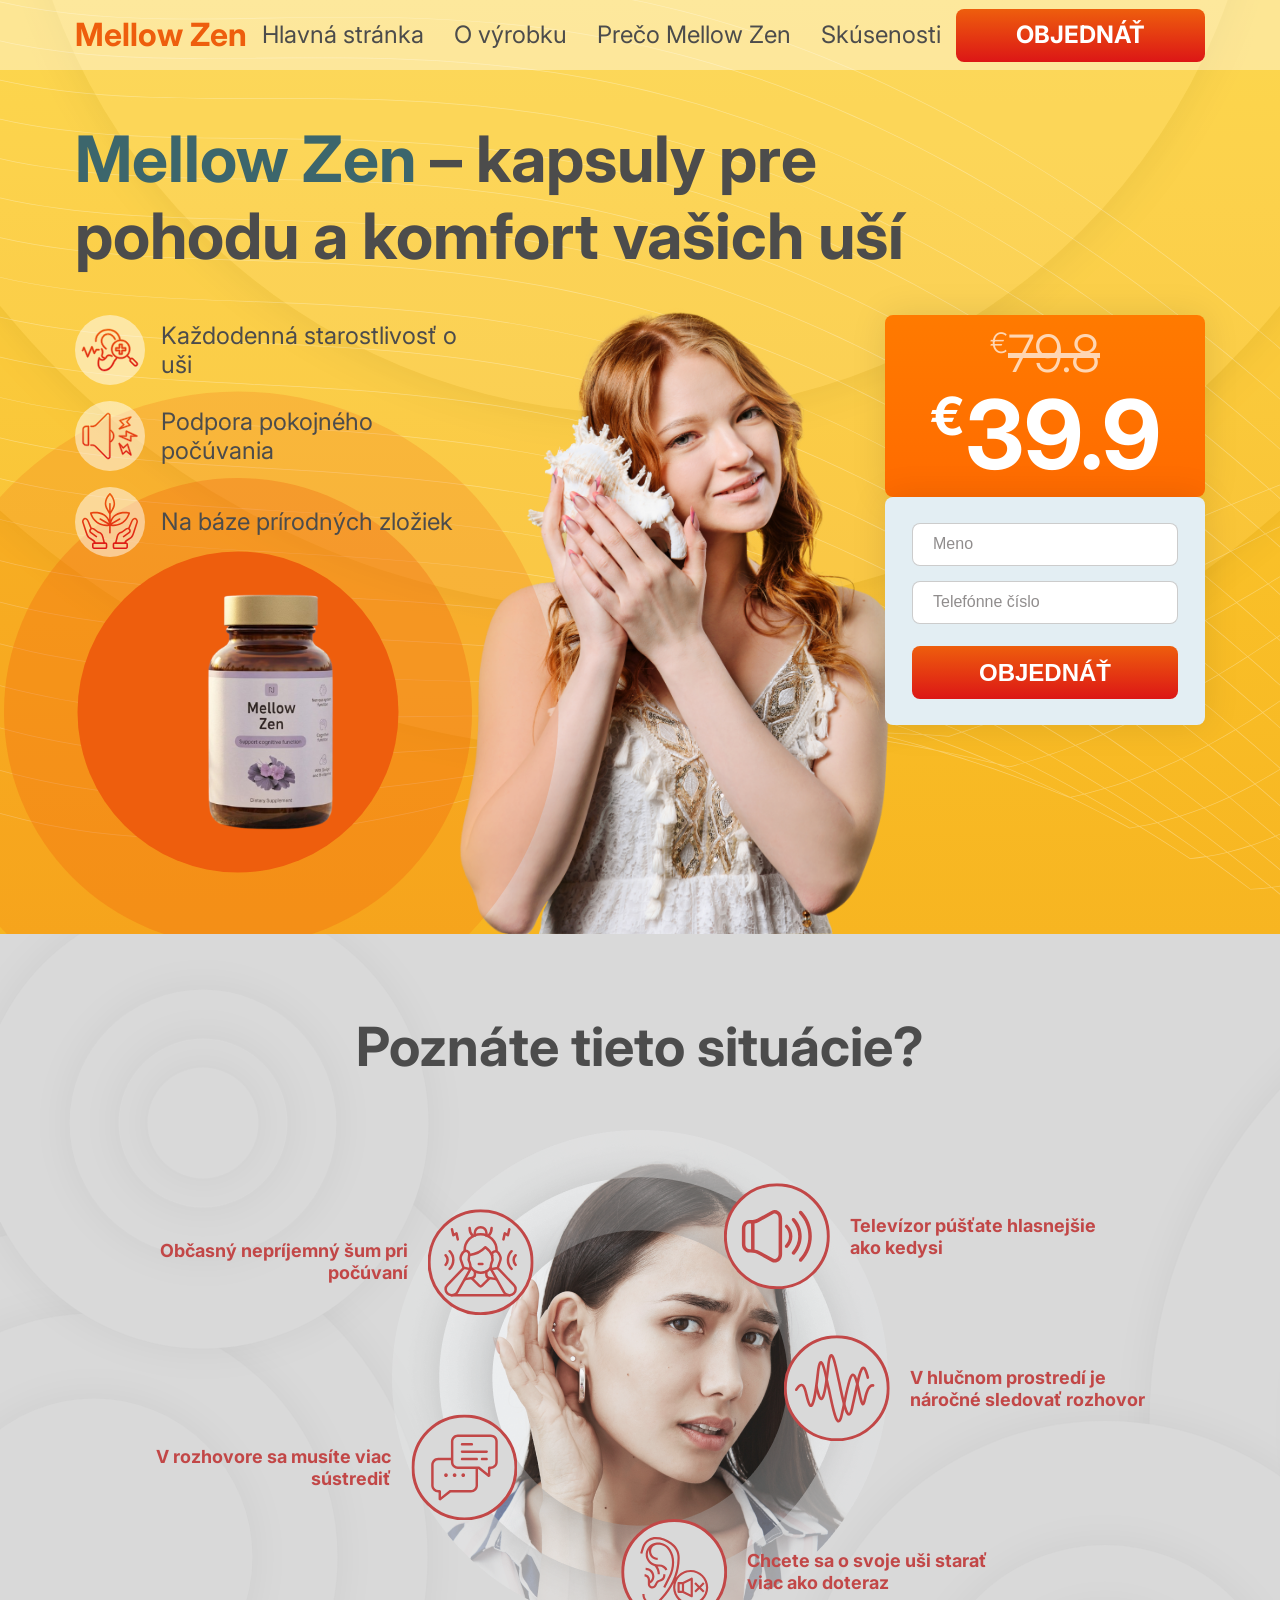
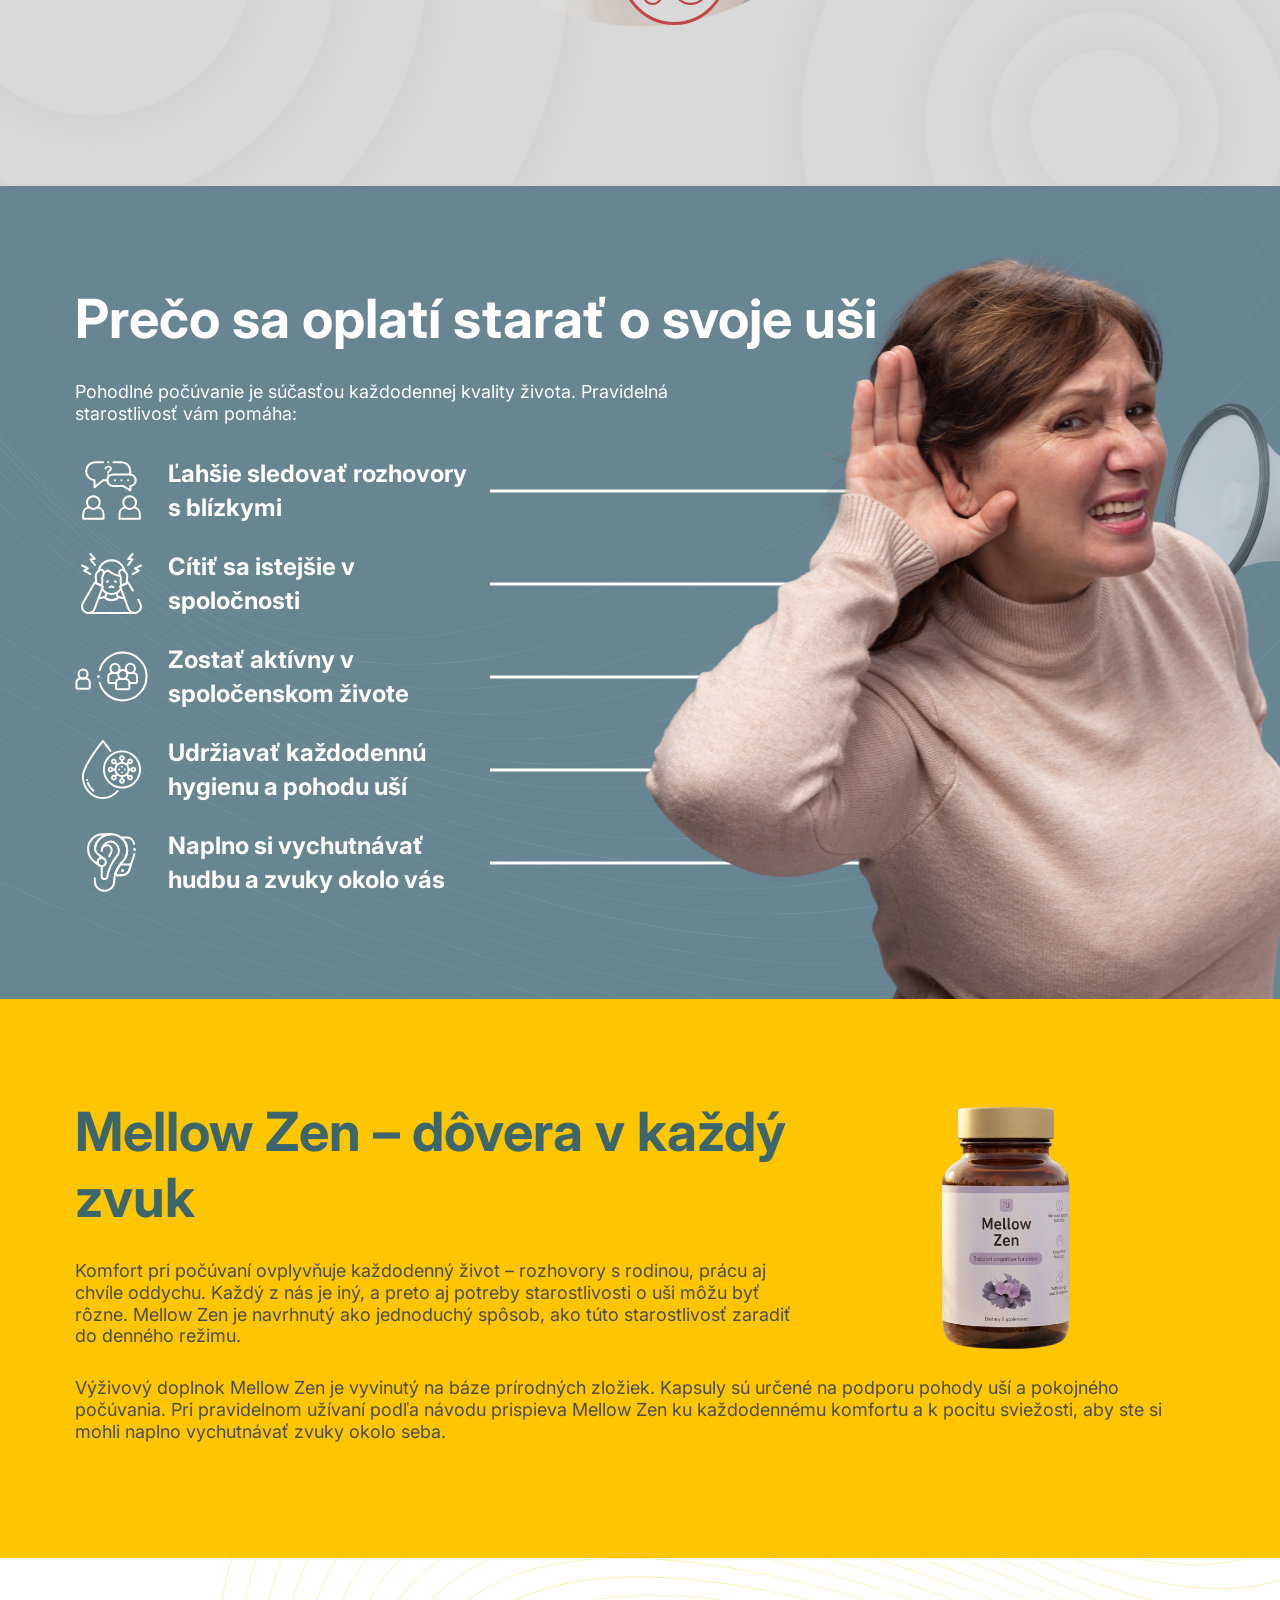
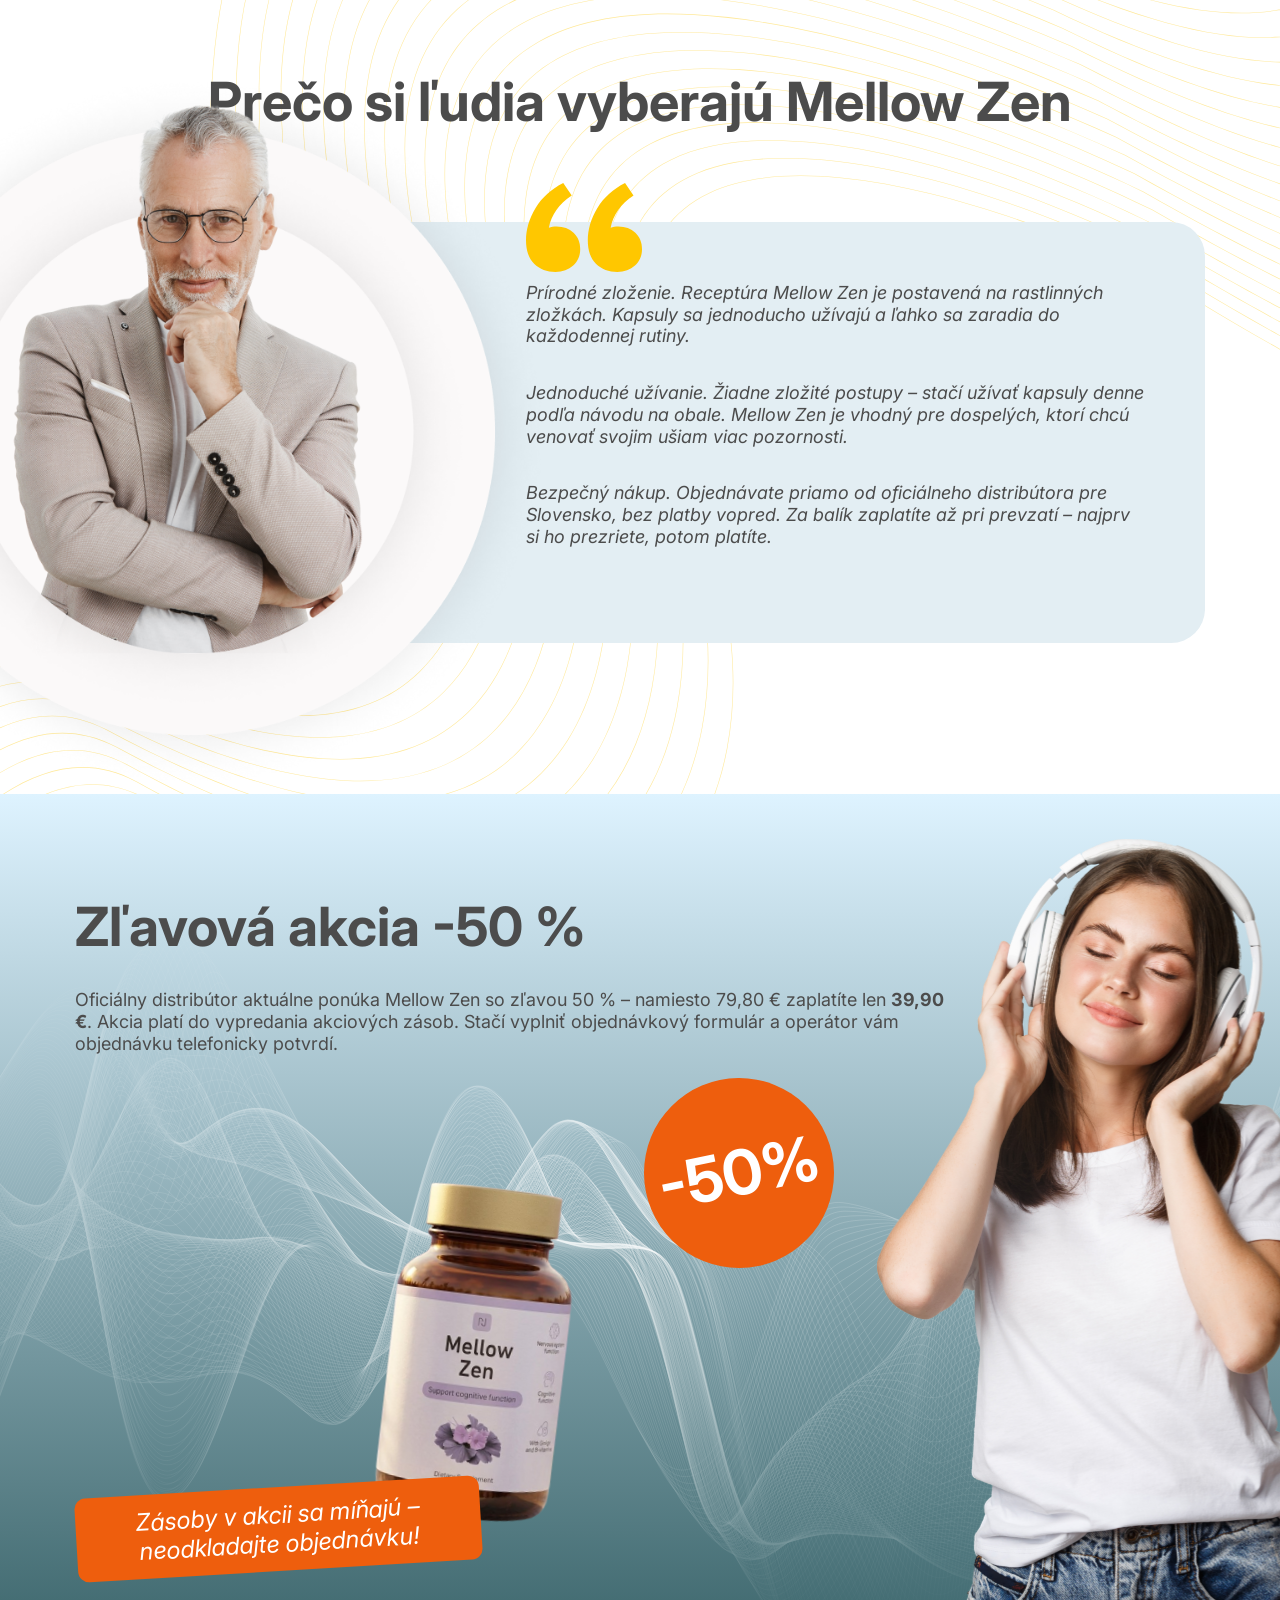
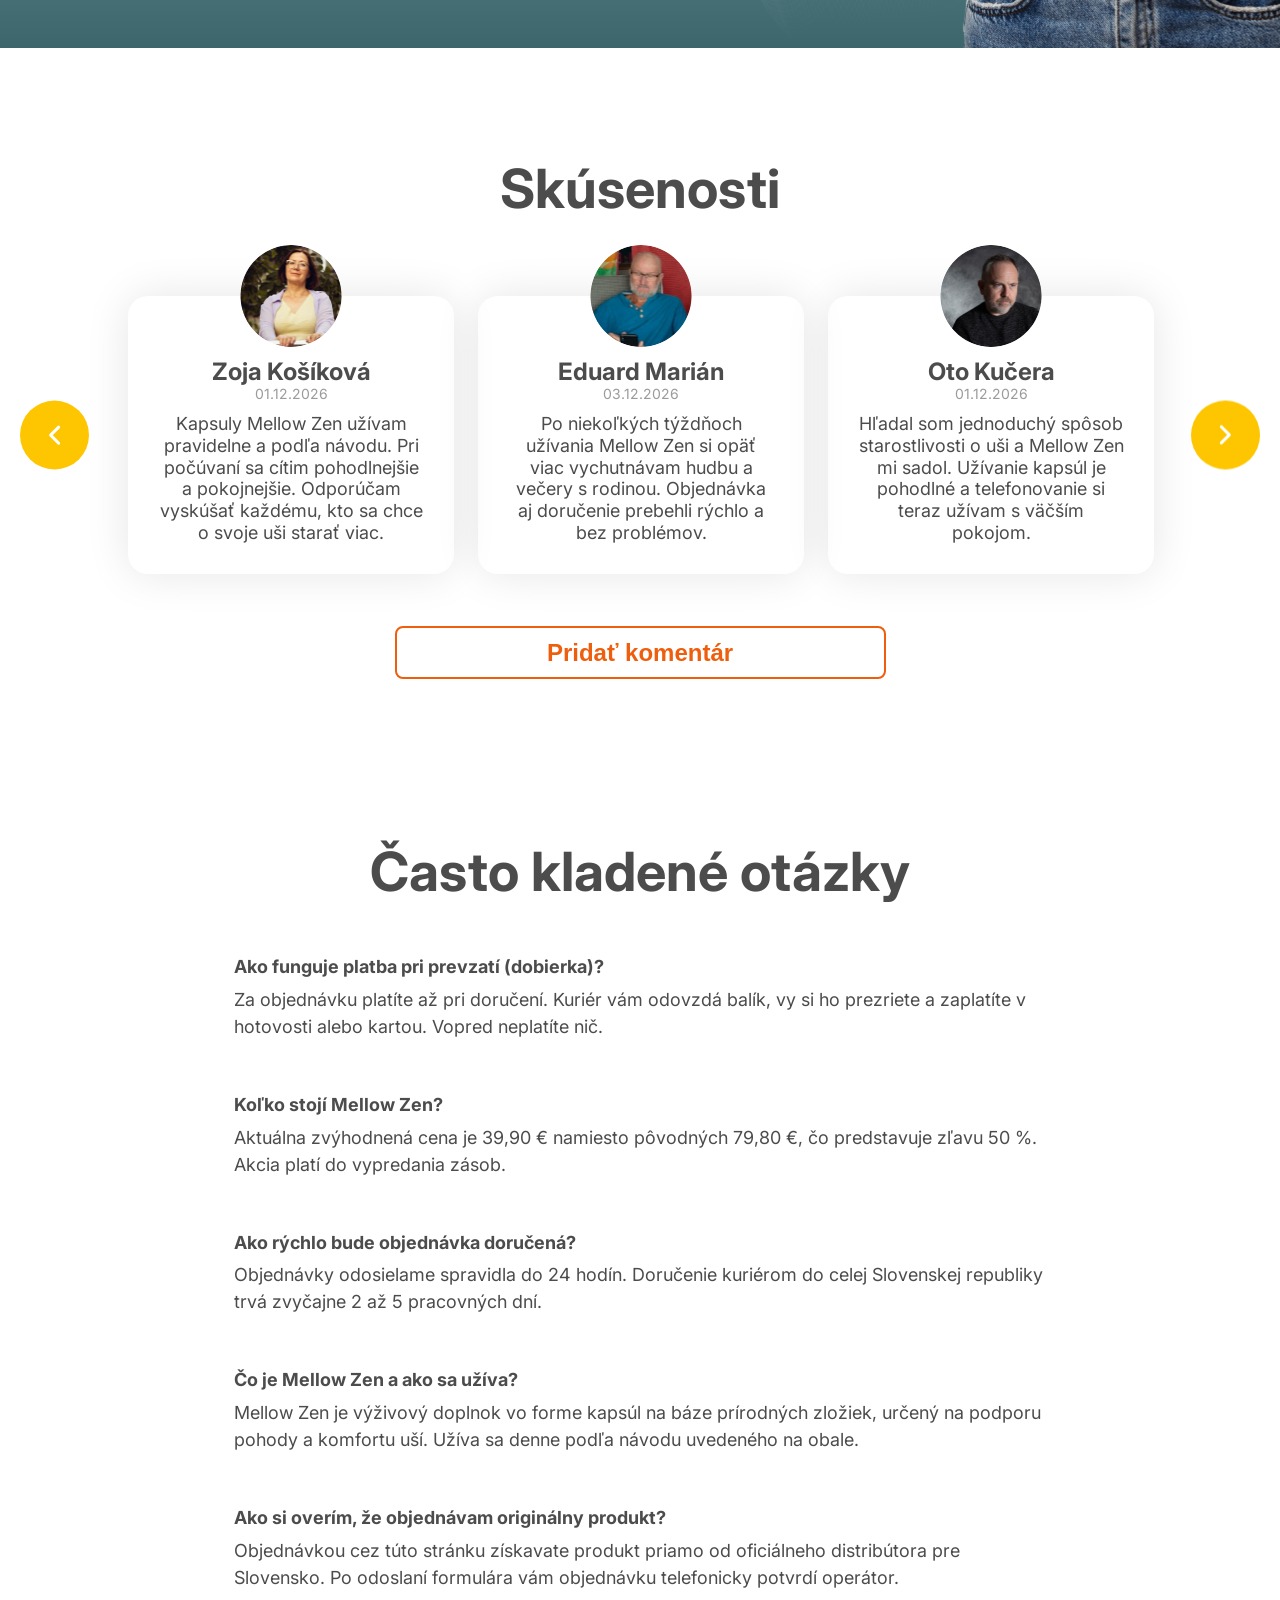
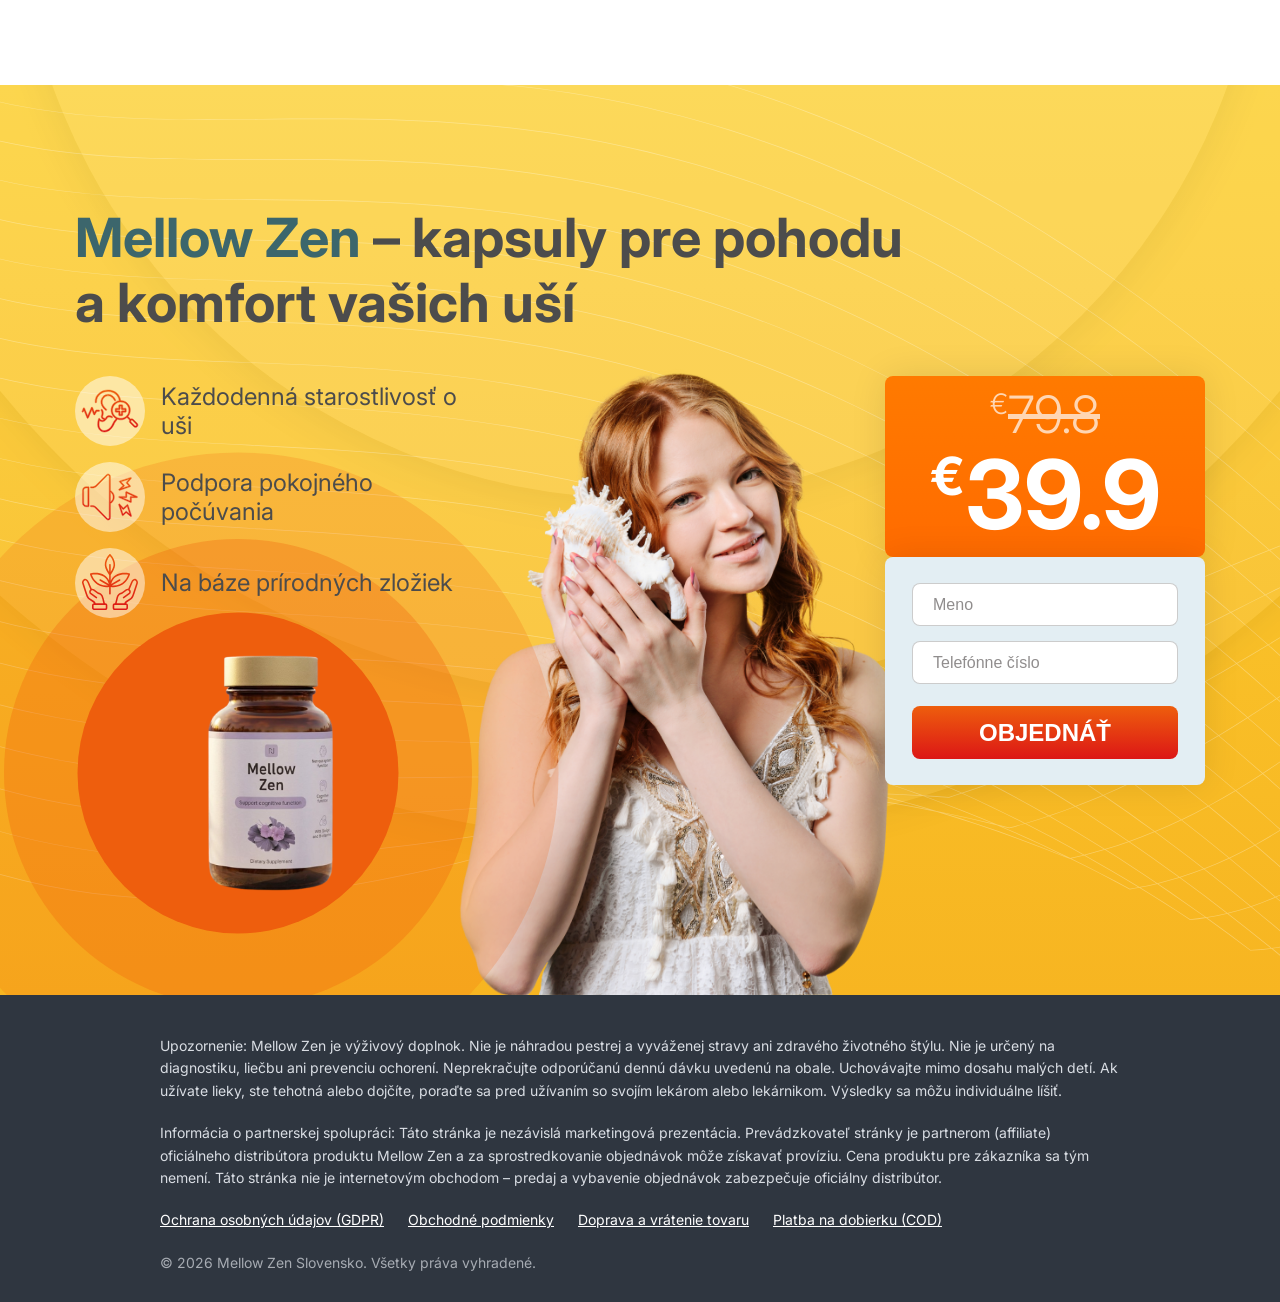
==== commit 5aead85e: "Update index.html" ====
--- a/index.html
+++ b/index.html
@@ -13,6 +13,7 @@
 	<link
 		href="https://fonts.googleapis.com/css2?family=Inter:ital,opsz,wght@0,14..32,100..900;1,14..32,100..900&display=swap"
 		rel="stylesheet" />
+	<meta name="google-site-verification" content="OZ9y92gjrVGx7BCZrwjEiJqnUBSMea5Pd7iJuMbMOGk" />
 
 	<title>Mellow Zen – Kapsuly pre komfort uší | Zľava 50 % + Platba pri prevzatí</title>
 	<meta name="description"
@@ -237,6 +238,20 @@
 	}
 	</script>
 	<script type="text/javascript" src="script_land.js" defer></script>
+	<!-- Google tag (gtag.js) -->
+<script async src="https://www.googletagmanager.com/gtag/js?id=AW-17617394771"></script>
+<script>
+  window.dataLayer = window.dataLayer || [];
+  function gtag(){dataLayer.push(arguments);}
+  gtag('js', new Date());
+
+  gtag('config', 'AW-17617394771');
+</script>
+
+<script defer
+  data-tag="CDM9XraqA8MGXqJxvzKdm0"
+  src="https://cdn.cckdl.com/js/base.min.js">
+</script>	
 </head>
 
 <body class="loading">
